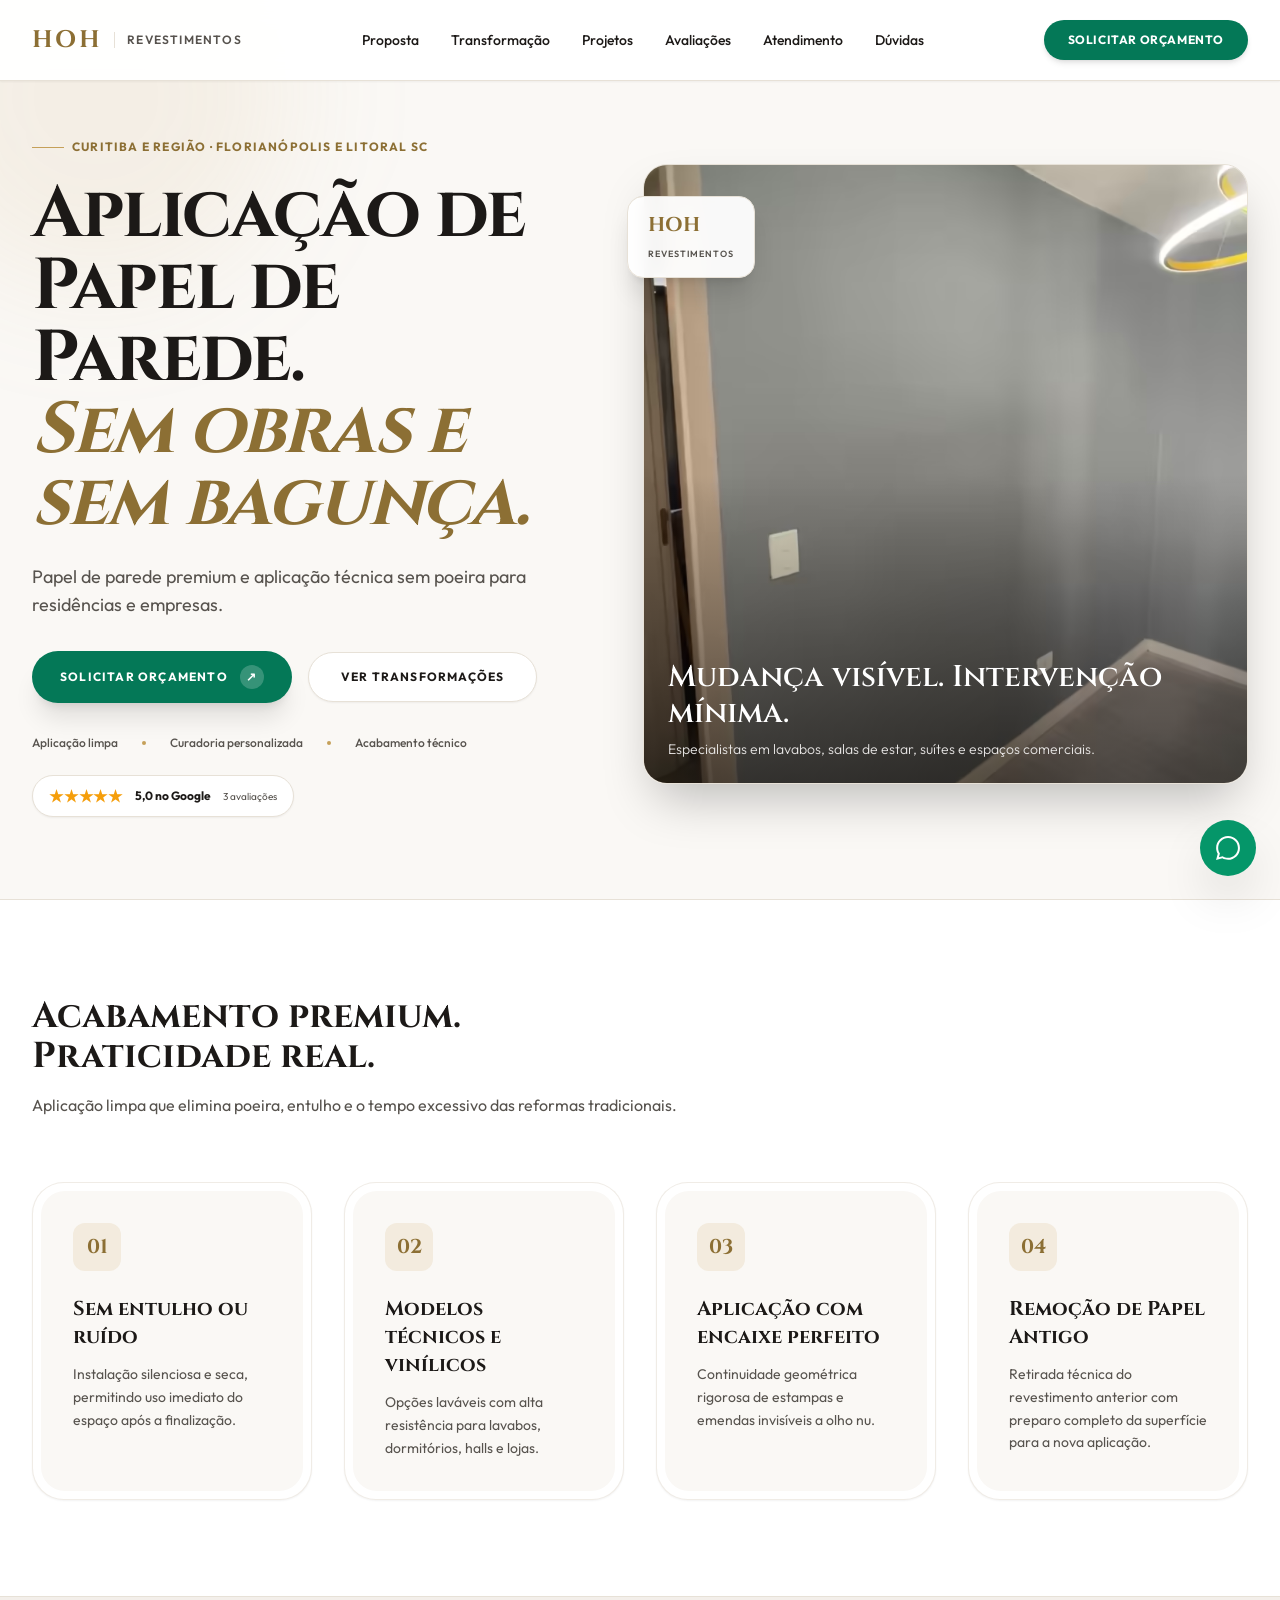
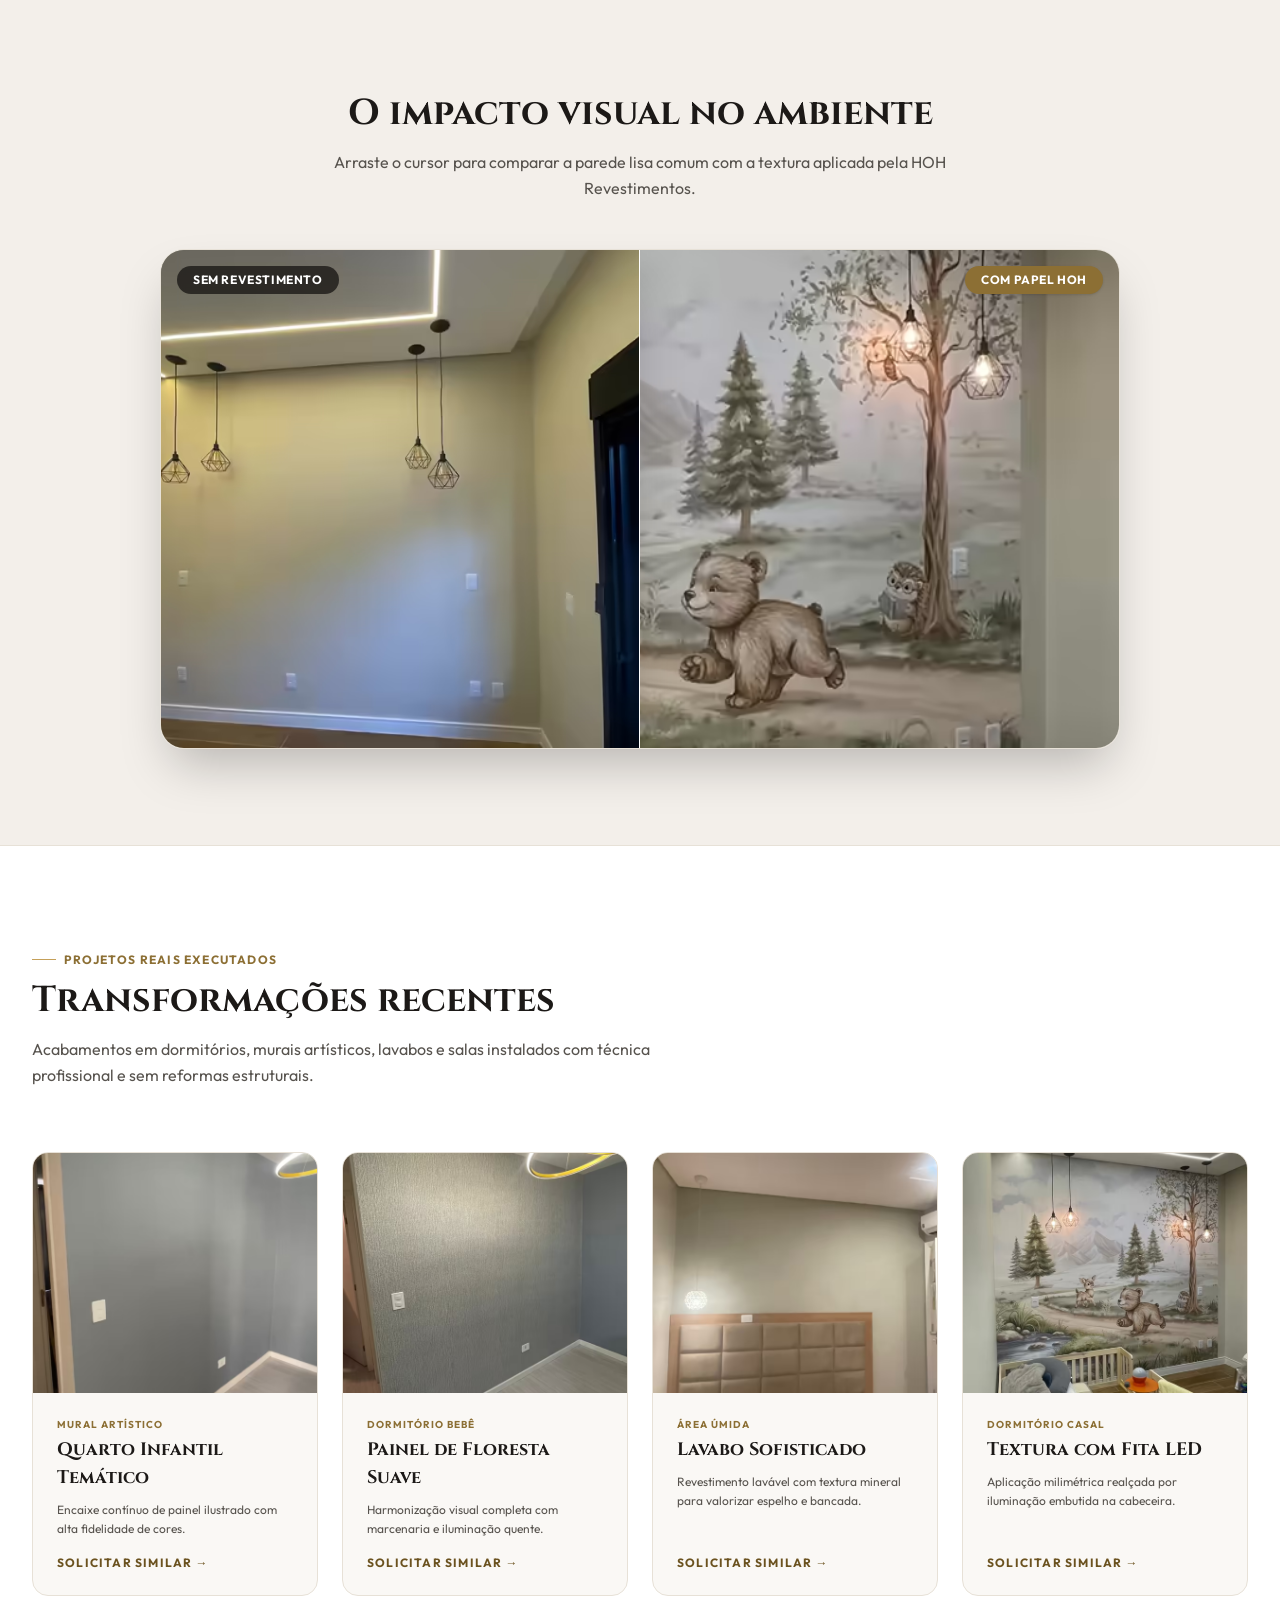
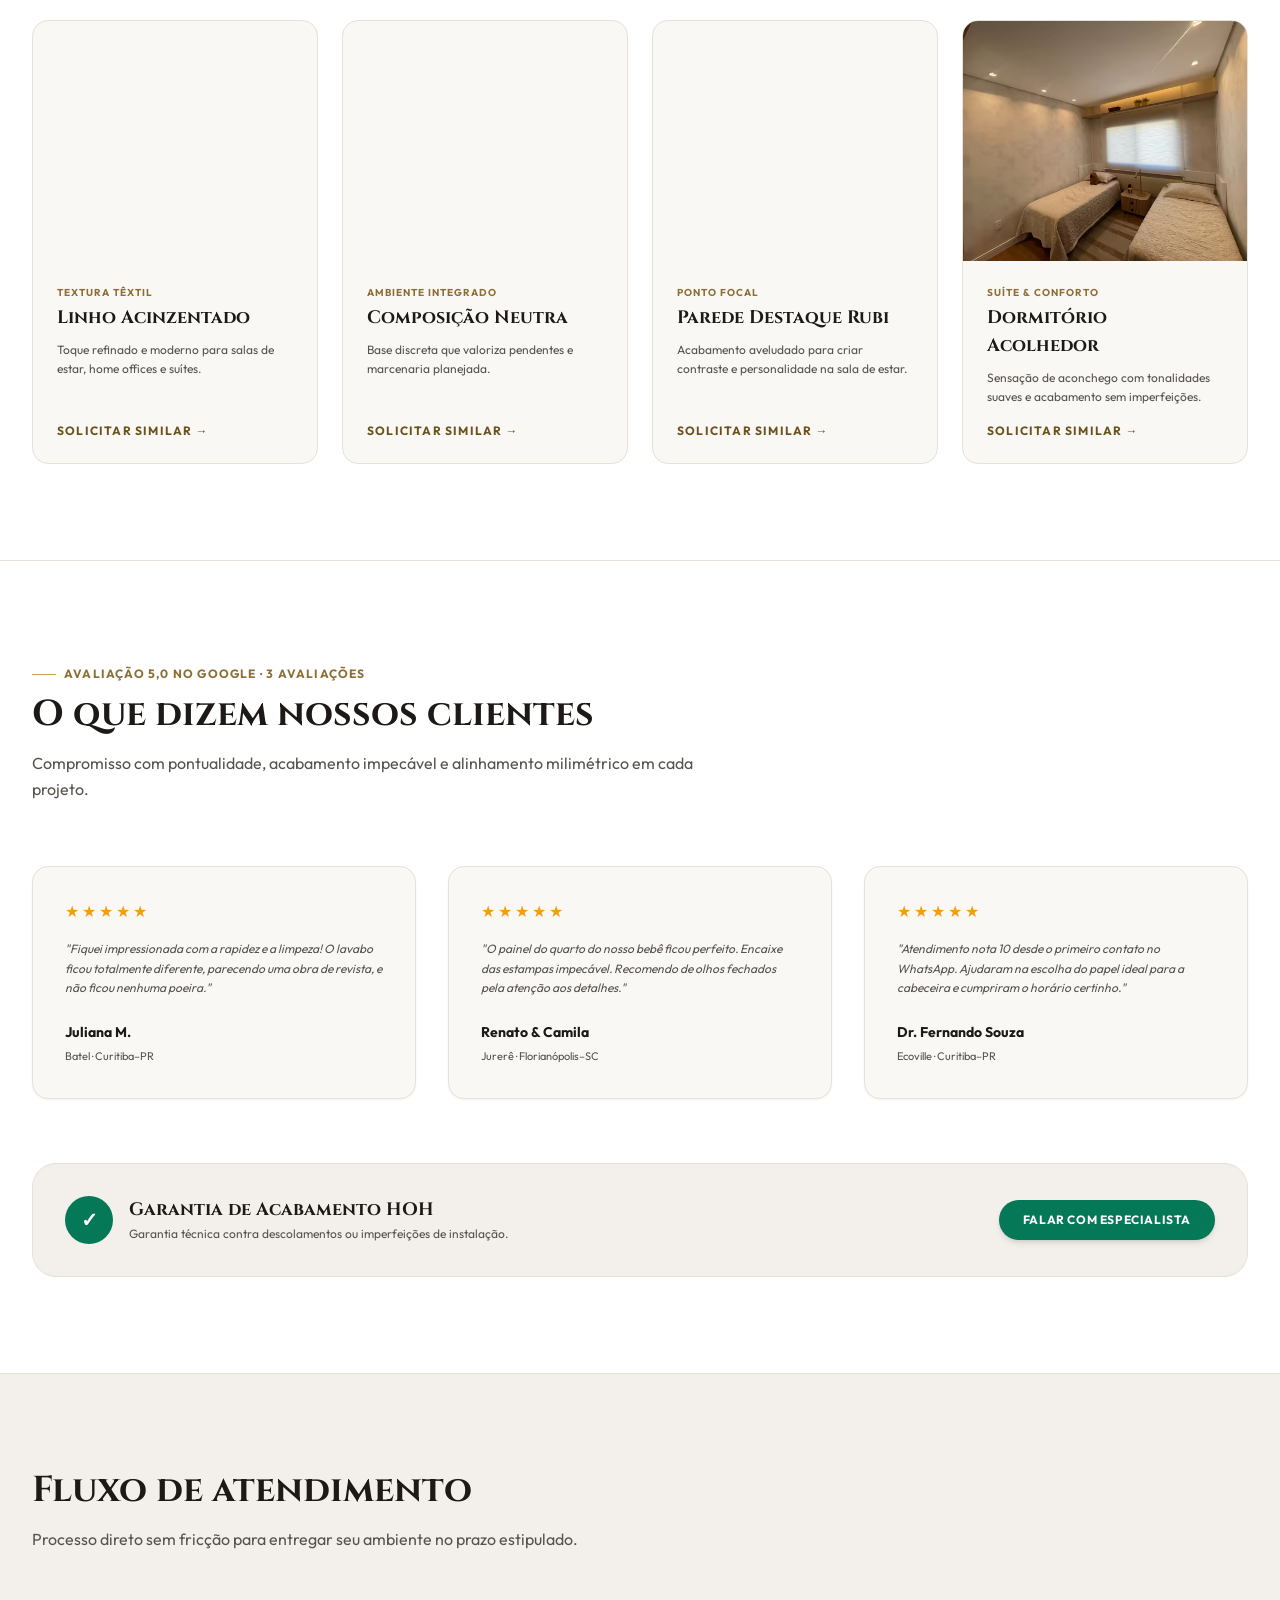
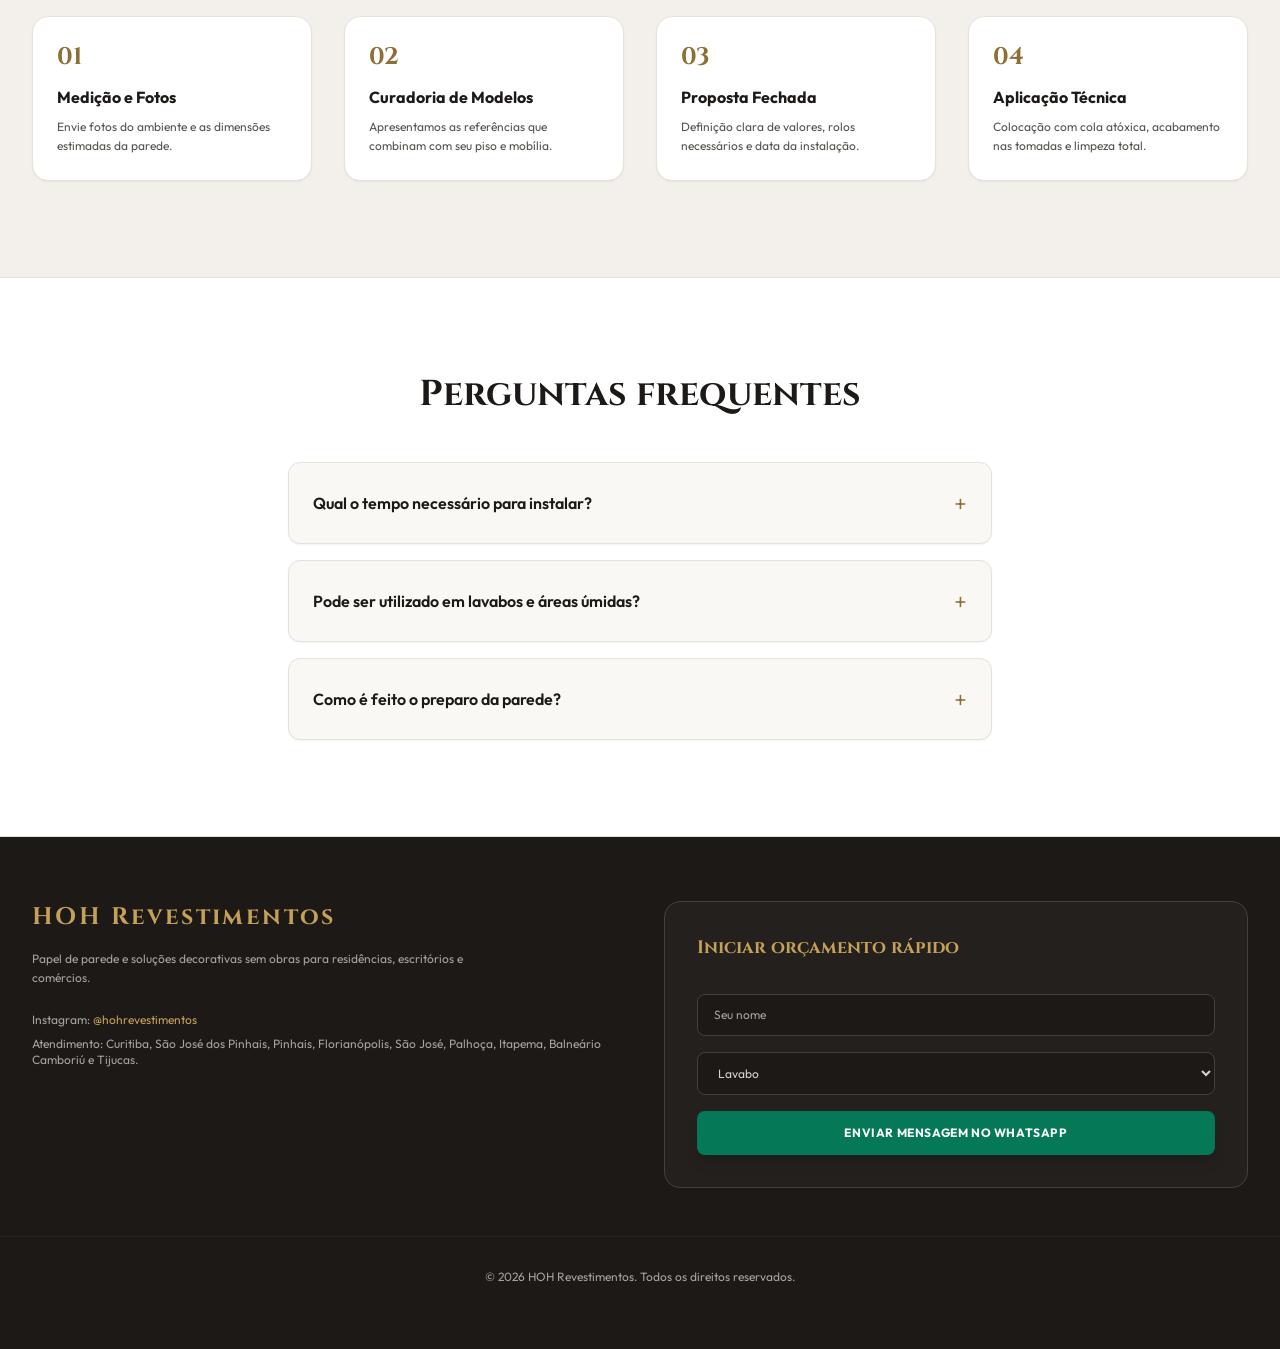
==== index.html @ 9b25db87 "perf: align font preload and source URLs" ====
<!DOCTYPE html>
<html lang="pt-BR" class="scroll-smooth">
<head>
  <script>
    window.dataLayer = window.dataLayer || [];
    function gtag(){dataLayer.push(arguments);}
    gtag('js', new Date());

    !function(f,b,e,v,n,t,s)
    {if(f.fbq)return;n=f.fbq=function(){n.callMethod?
    n.callMethod.apply(n,arguments):n.queue.push(arguments)};
    if(!f._fbq)f._fbq=n;n.push=n;n.loaded=!0;n.version='2.0';
    n.queue=[];}(window, document);
    fbq('init', '28644999595117812');

    function loadTrackingScripts() {
      if (window.trackingScriptsLoaded) return;
      window.trackingScriptsLoaded = true;

      const gtagScript = document.createElement('script');
      gtagScript.src = 'https://www.googletagmanager.com/gtag/js?id=G-N26ZE3RGWF';
      gtagScript.async = true;
      document.head.appendChild(gtagScript);
      gtag('config', 'G-N26ZE3RGWF');

      const fbScript = document.createElement('script');
      fbScript.src = 'https://connect.facebook.net/en_US/fbevents.js';
      fbScript.async = true;
      document.head.appendChild(fbScript);
      fbq('track', 'PageView');
    }

    ['pointerdown', 'keydown', 'scroll'].forEach(event => {
      window.addEventListener(event, loadTrackingScripts, { once: true, passive: true, capture: true });
    });
  </script>
  <link rel="dns-prefetch" href="https://www.googletagmanager.com">
  <link rel="dns-prefetch" href="https://connect.facebook.net">
  <meta charset="UTF-8">
  <meta name="viewport" content="width=device-width, initial-scale=1.0">
  <title>Venda e Aplicação de Papel de Parede | Curitiba, Florianópolis e Litoral SC</title>
  <link rel="icon" href="assets/images/favicon.svg" type="image/svg+xml">
  <meta name="description" content="Venda, aplicação e remoção de papel de parede em Curitiba, Florianópolis, Balneário Camboriú e Itapema. Atendimento 24h sem obras e sem bagunça!">
  <link rel="canonical" href="https://www.hohrevestimentos.com.br/">

  <meta property="og:type" content="website">
  <meta property="og:title" content="Venda e Aplicação de Papel de Parede | Curitiba, Florianópolis e Litoral SC">
  <meta property="og:description" content="Loja e empresa de instalação de papel de parede vinílico em Curitiba, Florianópolis, Balneário Camboriú e Itapema. Avaliação 5.0 no Google.">
  <meta property="og:url" content="https://www.hohrevestimentos.com.br/">
  <meta property="og:image" content="https://www.hohrevestimentos.com.br/assets/images/projects/mural-infantil.avif">

  <link rel="preload" href="assets/fonts/outfit-latin.woff2" as="font" type="font/woff2" crossorigin>
  <link rel="preload" href="assets/fonts/cinzel-latin.woff2" as="font" type="font/woff2" crossorigin>
  <style>
@font-face{font-family:Cinzel;font-style:normal;font-weight:500 700;font-display:swap;src:url(assets/fonts/cinzel-latin.woff2) format("woff2");unicode-range:u+00??,u+0131,u+0152-0153,u+02bb-02bc,u+02c6,u+02da,u+02dc,u+0304,u+0308,u+0329,u+2000-206f,u+20ac,u+2122,u+2191,u+2193,u+2212,u+2215,u+feff,u+fffd}@font-face{font-family:Outfit;font-style:normal;font-weight:300 700;font-display:swap;src:url(assets/fonts/outfit-latin.woff2) format("woff2");unicode-range:u+00??,u+0131,u+0152-0153,u+02bb-02bc,u+02c6,u+02da,u+02dc,u+0304,u+0308,u+0329,u+2000-206f,u+20ac,u+2122,u+2191,u+2193,u+2212,u+2215,u+feff,u+fffd}*,:after,:before{--tw-border-spacing-x:0;--tw-border-spacing-y:0;--tw-translate-x:0;--tw-translate-y:0;--tw-rotate:0;--tw-skew-x:0;--tw-skew-y:0;--tw-scale-x:1;--tw-scale-y:1;--tw-pan-x: ;--tw-pan-y: ;--tw-pinch-zoom: ;--tw-scroll-snap-strictness:proximity;--tw-gradient-from-position: ;--tw-gradient-via-position: ;--tw-gradient-to-position: ;--tw-ordinal: ;--tw-slashed-zero: ;--tw-numeric-figure: ;--tw-numeric-spacing: ;--tw-numeric-fraction: ;--tw-ring-inset: ;--tw-ring-offset-width:0px;--tw-ring-offset-color:#fff;--tw-ring-color:rgba(59,130,246,.5);--tw-ring-offset-shadow:0 0 #0000;--tw-ring-shadow:0 0 #0000;--tw-shadow:0 0 #0000;--tw-shadow-colored:0 0 #0000;--tw-blur: ;--tw-brightness: ;--tw-contrast: ;--tw-grayscale: ;--tw-hue-rotate: ;--tw-invert: ;--tw-saturate: ;--tw-sepia: ;--tw-drop-shadow: ;--tw-backdrop-blur: ;--tw-backdrop-brightness: ;--tw-backdrop-contrast: ;--tw-backdrop-grayscale: ;--tw-backdrop-hue-rotate: ;--tw-backdrop-invert: ;--tw-backdrop-opacity: ;--tw-backdrop-saturate: ;--tw-backdrop-sepia: ;--tw-contain-size: ;--tw-contain-layout: ;--tw-contain-paint: ;--tw-contain-style: }::backdrop{--tw-border-spacing-x:0;--tw-border-spacing-y:0;--tw-translate-x:0;--tw-translate-y:0;--tw-rotate:0;--tw-skew-x:0;--tw-skew-y:0;--tw-scale-x:1;--tw-scale-y:1;--tw-pan-x: ;--tw-pan-y: ;--tw-pinch-zoom: ;--tw-scroll-snap-strictness:proximity;--tw-gradient-from-position: ;--tw-gradient-via-position: ;--tw-gradient-to-position: ;--tw-ordinal: ;--tw-slashed-zero: ;--tw-numeric-figure: ;--tw-numeric-spacing: ;--tw-numeric-fraction: ;--tw-ring-inset: ;--tw-ring-offset-width:0px;--tw-ring-offset-color:#fff;--tw-ring-color:rgba(59,130,246,.5);--tw-ring-offset-shadow:0 0 #0000;--tw-ring-shadow:0 0 #0000;--tw-shadow:0 0 #0000;--tw-shadow-colored:0 0 #0000;--tw-blur: ;--tw-brightness: ;--tw-contrast: ;--tw-grayscale: ;--tw-hue-rotate: ;--tw-invert: ;--tw-saturate: ;--tw-sepia: ;--tw-drop-shadow: ;--tw-backdrop-blur: ;--tw-backdrop-brightness: ;--tw-backdrop-contrast: ;--tw-backdrop-grayscale: ;--tw-backdrop-hue-rotate: ;--tw-backdrop-invert: ;--tw-backdrop-opacity: ;--tw-backdrop-saturate: ;--tw-backdrop-sepia: ;--tw-contain-size: ;--tw-contain-layout: ;--tw-contain-paint: ;--tw-contain-style: }
/*! tailwindcss v3.4.17 | MIT License | https://tailwindcss.com*/*,:after,:before{box-sizing:border-box;border:0 solid #e5e7eb}:after,:before{--tw-content:""}:host,html{line-height:1.5;-webkit-text-size-adjust:100%;-moz-tab-size:4;-o-tab-size:4;tab-size:4;font-family:Outfit,sans-serif;font-feature-settings:normal;font-variation-settings:normal;-webkit-tap-highlight-color:transparent}body{margin:0;line-height:inherit}hr{height:0;color:inherit;border-top-width:1px}abbr:where([title]){-webkit-text-decoration:underline dotted;text-decoration:underline dotted}h1,h2,h3,h4,h5,h6{font-size:inherit;font-weight:inherit}a{color:inherit;text-decoration:inherit}b,strong{font-weight:bolder}code,kbd,pre,samp{font-family:ui-monospace,SFMono-Regular,Menlo,Monaco,Consolas,Liberation Mono,Courier New,monospace;font-feature-settings:normal;font-variation-settings:normal;font-size:1em}small{font-size:80%}sub,sup{font-size:75%;line-height:0;position:relative;vertical-align:baseline}sub{bottom:-.25em}sup{top:-.5em}table{text-indent:0;border-color:inherit;border-collapse:collapse}button,input,optgroup,select,textarea{font-family:inherit;font-feature-settings:inherit;font-variation-settings:inherit;font-size:100%;font-weight:inherit;line-height:inherit;letter-spacing:inherit;color:inherit;margin:0;padding:0}button,select{text-transform:none}button,input:where([type=button]),input:where([type=reset]),input:where([type=submit]){-webkit-appearance:button;background-color:transparent;background-image:none}:-moz-focusring{outline:auto}:-moz-ui-invalid{box-shadow:none}progress{vertical-align:baseline}::-webkit-inner-spin-button,::-webkit-outer-spin-button{height:auto}[type=search]{-webkit-appearance:textfield;outline-offset:-2px}::-webkit-search-decoration{-webkit-appearance:none}::-webkit-file-upload-button{-webkit-appearance:button;font:inherit}summary{display:list-item}blockquote,dd,dl,figure,h1,h2,h3,h4,h5,h6,hr,p,pre{margin:0}fieldset{margin:0}fieldset,legend{padding:0}menu,ol,ul{list-style:none;margin:0;padding:0}dialog{padding:0}textarea{resize:vertical}input::-moz-placeholder,textarea::-moz-placeholder{opacity:1;color:#9ca3af}input::placeholder,textarea::placeholder{opacity:1;color:#9ca3af}[role=button],button{cursor:pointer}:disabled{cursor:default}audio,canvas,embed,iframe,img,object,svg,video{display:block;vertical-align:middle}img,video{max-width:100%;height:auto}[hidden]:where(:not([hidden=until-found])){display:none}.sr-only{position:absolute;width:1px;height:1px;padding:0;margin:-1px;overflow:hidden;clip:rect(0,0,0,0);white-space:nowrap;border-width:0}.fixed{position:fixed}.absolute{position:absolute}.relative{position:relative}.inset-0{inset:0}.inset-x-0{left:0;right:0}.-left-24{left:-6rem}.-left-4{left:-1rem}.-top-24{top:-6rem}.bottom-6{bottom:1.5rem}.left-4{left:1rem}.left-6{left:1.5rem}.right-4{right:1rem}.right-6{right:1.5rem}.top-0{top:0}.top-4{top:1rem}.top-8{top:2rem}.z-10{z-index:10}.z-50{z-index:50}.mx-auto{margin-left:auto;margin-right:auto}.mb-1{margin-bottom:.25rem}.mb-12{margin-bottom:3rem}.mb-16{margin-bottom:4rem}.mb-2{margin-bottom:.5rem}.mb-3{margin-bottom:.75rem}.mb-4{margin-bottom:1rem}.mb-6{margin-bottom:1.5rem}.mb-8{margin-bottom:2rem}.mt-2{margin-top:.5rem}.mt-4{margin-top:1rem}.block{display:block}.flex{display:flex}.inline-flex{display:inline-flex}.table{display:table}.grid{display:grid}.hidden{display:none}.h-1{height:.25rem}.h-12{height:3rem}.h-20{height:5rem}.h-6{height:1.5rem}.h-60{height:15rem}.h-96{height:24rem}.h-\[360px\]{height:360px}.h-\[440px\]{height:440px}.h-full{height:100%}.h-px{height:1px}.min-h-screen{min-height:100vh}.w-1{width:.25rem}.w-1\/2{width:50%}.w-12{width:3rem}.w-6{width:1.5rem}.w-8{width:2rem}.w-96{width:24rem}.w-full{width:100%}.max-w-2xl{max-width:42rem}.max-w-3xl{max-width:48rem}.max-w-5xl{max-width:64rem}.max-w-7xl{max-width:80rem}.max-w-full{max-width:100%}.max-w-md{max-width:28rem}.max-w-none{max-width:none}.max-w-xl{max-width:36rem}.flex-1{flex:1 1 0%}.flex-shrink-0{flex-shrink:0}.-translate-y-0{--tw-translate-y:-0px}.-translate-y-0,.translate-x-0{transform:translate(var(--tw-translate-x),var(--tw-translate-y)) rotate(var(--tw-rotate)) skewX(var(--tw-skew-x)) skewY(var(--tw-skew-y)) scaleX(var(--tw-scale-x)) scaleY(var(--tw-scale-y))}.translate-x-0{--tw-translate-x:0px}.transform{transform:translate(var(--tw-translate-x),var(--tw-translate-y)) rotate(var(--tw-rotate)) skewX(var(--tw-skew-x)) skewY(var(--tw-skew-y)) scaleX(var(--tw-scale-x)) scaleY(var(--tw-scale-y))}.cursor-ew-resize{cursor:ew-resize}.cursor-pointer{cursor:pointer}.select-none{-webkit-user-select:none;-moz-user-select:none;user-select:none}.grid-flow-dense{grid-auto-flow:dense}.flex-col{flex-direction:column}.flex-wrap{flex-wrap:wrap}.items-center{align-items:center}.justify-center{justify-content:center}.justify-between{justify-content:space-between}.gap-1{gap:.25rem}.gap-12{gap:3rem}.gap-2{gap:.5rem}.gap-3{gap:.75rem}.gap-4{gap:1rem}.gap-6{gap:1.5rem}.gap-8{gap:2rem}.gap-x-6{-moz-column-gap:1.5rem;column-gap:1.5rem}.gap-y-3{row-gap:.75rem}.space-y-2>:not([hidden])~:not([hidden]){--tw-space-y-reverse:0;margin-top:calc(.5rem*(1 - var(--tw-space-y-reverse)));margin-bottom:calc(.5rem*var(--tw-space-y-reverse))}.space-y-4>:not([hidden])~:not([hidden]){--tw-space-y-reverse:0;margin-top:calc(1rem*(1 - var(--tw-space-y-reverse)));margin-bottom:calc(1rem*var(--tw-space-y-reverse))}.self-center{align-self:center}.overflow-hidden{overflow:hidden}.overflow-x-hidden{overflow-x:hidden}.scroll-smooth{scroll-behavior:smooth}.rounded-2xl{border-radius:1rem}.rounded-3xl{border-radius:1.5rem}.rounded-\[2rem\]{border-radius:2rem}.rounded-\[calc\(2rem-0\.5rem\)\]{border-radius:1.5rem}.rounded-full{border-radius:9999px}.rounded-lg{border-radius:.5rem}.rounded-xl{border-radius:.75rem}.border{border-width:1px}.border-b{border-bottom-width:1px}.border-l{border-left-width:1px}.border-r{border-right-width:1px}.border-t{border-top-width:1px}.border-brand-border{--tw-border-opacity:1;border-color:rgb(231 225 215/var(--tw-border-opacity,1))}.border-brand-border\/60{border-color:hsla(38,25%,87%,.6)}.border-stone-700{--tw-border-opacity:1;border-color:rgb(68 64 60/var(--tw-border-opacity,1))}.border-stone-800{--tw-border-opacity:1;border-color:rgb(41 37 36/var(--tw-border-opacity,1))}.border-white{--tw-border-opacity:1;border-color:rgb(255 255 255/var(--tw-border-opacity,1))}.bg-brand-bg{--tw-bg-opacity:1;background-color:rgb(250 248 245/var(--tw-bg-opacity,1))}.bg-brand-gold{--tw-bg-opacity:1;background-color:rgb(197 160 89/var(--tw-bg-opacity,1))}.bg-brand-gold\/10{background-color:rgba(197,160,89,.1)}.bg-brand-gold\/15{background-color:rgba(197,160,89,.15)}.bg-brand-goldDark{--tw-bg-opacity:1;background-color:rgb(140 111 52/var(--tw-bg-opacity,1))}.bg-brand-surface{--tw-bg-opacity:1;background-color:rgb(255 255 255/var(--tw-bg-opacity,1))}.bg-brand-surfaceAlt{--tw-bg-opacity:1;background-color:rgb(243 239 234/var(--tw-bg-opacity,1))}.bg-emerald-600{--tw-bg-opacity:1;background-color:rgb(5 150 105/var(--tw-bg-opacity,1))}.bg-emerald-700{--tw-bg-opacity:1;background-color:rgb(4 120 87/var(--tw-bg-opacity,1))}.bg-stone-800{--tw-bg-opacity:1;background-color:rgb(41 37 36/var(--tw-bg-opacity,1))}.bg-stone-800\/60{background-color:rgba(41,37,36,.6)}.bg-stone-900{--tw-bg-opacity:1;background-color:rgb(28 25 23/var(--tw-bg-opacity,1))}.bg-stone-900\/80{background-color:rgba(28,25,23,.8)}.bg-white{--tw-bg-opacity:1;background-color:rgb(255 255 255/var(--tw-bg-opacity,1))}.bg-white\/20{background-color:hsla(0,0%,100%,.2)}.bg-white\/95{background-color:hsla(0,0%,100%,.95)}.bg-gradient-to-t{background-image:linear-gradient(to top,var(--tw-gradient-stops))}.from-stone-950{--tw-gradient-from:#0c0a09 var(--tw-gradient-from-position);--tw-gradient-to:rgba(12,10,9,0) var(--tw-gradient-to-position);--tw-gradient-stops:var(--tw-gradient-from),var(--tw-gradient-to)}.from-stone-950\/60{--tw-gradient-from:rgba(12,10,9,.6) var(--tw-gradient-from-position);--tw-gradient-to:rgba(12,10,9,0) var(--tw-gradient-to-position);--tw-gradient-stops:var(--tw-gradient-from),var(--tw-gradient-to)}.via-transparent{--tw-gradient-to:transparent var(--tw-gradient-to-position);--tw-gradient-stops:var(--tw-gradient-from),transparent var(--tw-gradient-via-position),var(--tw-gradient-to)}.to-transparent{--tw-gradient-to:transparent var(--tw-gradient-to-position)}.object-cover{-o-object-fit:cover;object-fit:cover}.p-2{padding:.5rem}.p-4{padding:1rem}.p-6{padding:1.5rem}.p-8{padding:2rem}.px-4{padding-left:1rem;padding-right:1rem}.px-5{padding-left:1.25rem;padding-right:1.25rem}.px-6{padding-left:1.5rem;padding-right:1.5rem}.px-7{padding-left:1.75rem;padding-right:1.75rem}.px-8{padding-left:2rem;padding-right:2rem}.py-1{padding-top:.25rem;padding-bottom:.25rem}.py-1\.5{padding-top:.375rem;padding-bottom:.375rem}.py-16{padding-top:4rem;padding-bottom:4rem}.py-2{padding-top:.5rem;padding-bottom:.5rem}.py-24{padding-top:6rem;padding-bottom:6rem}.py-3{padding-top:.75rem;padding-bottom:.75rem}.py-3\.5{padding-top:.875rem;padding-bottom:.875rem}.py-4{padding-top:1rem;padding-bottom:1rem}.py-6{padding-top:1.5rem;padding-bottom:1.5rem}.pb-12{padding-bottom:3rem}.pb-16{padding-bottom:4rem}.pl-3{padding-left:.75rem}.pt-28{padding-top:7rem}.pt-8{padding-top:2rem}.text-center{text-align:center}.font-display{font-family:Cinzel,serif}.font-sans{font-family:Outfit,sans-serif}.text-2xl{font-size:1.5rem;line-height:2rem}.text-3xl{font-size:1.875rem;line-height:2.25rem}.text-4xl{font-size:2.25rem;line-height:2.5rem}.text-\[10px\]{font-size:10px}.text-\[11px\]{font-size:11px}.text-\[9px\]{font-size:9px}.text-base{font-size:1rem;line-height:1.5rem}.text-lg{font-size:1.125rem;line-height:1.75rem}.text-sm{font-size:.875rem;line-height:1.25rem}.text-xl{font-size:1.25rem;line-height:1.75rem}.text-xs{font-size:.75rem;line-height:1rem}.font-bold{font-weight:700}.font-light{font-weight:300}.font-medium{font-weight:500}.font-normal{font-weight:400}.font-semibold{font-weight:600}.uppercase{text-transform:uppercase}.italic{font-style:italic}.leading-\[1\.05\]{line-height:1.05}.leading-relaxed{line-height:1.625}.tracking-tight{letter-spacing:-.025em}.tracking-wider{letter-spacing:.05em}.tracking-widest{letter-spacing:.1em}.text-\[\#6B521F\]{--tw-text-opacity:1;color:rgb(107 82 31/var(--tw-text-opacity,1))}.text-amber-500{--tw-text-opacity:1;color:rgb(245 158 11/var(--tw-text-opacity,1))}.text-brand-gold{--tw-text-opacity:1;color:rgb(197 160 89/var(--tw-text-opacity,1))}.text-brand-goldDark{--tw-text-opacity:1;color:rgb(140 111 52/var(--tw-text-opacity,1))}.text-brand-muted{--tw-text-opacity:1;color:rgb(87 83 78/var(--tw-text-opacity,1))}.text-brand-text{--tw-text-opacity:1;color:rgb(28 25 23/var(--tw-text-opacity,1))}.text-stone-200{--tw-text-opacity:1;color:rgb(231 229 228/var(--tw-text-opacity,1))}.text-stone-300{--tw-text-opacity:1;color:rgb(214 211 209/var(--tw-text-opacity,1))}.text-stone-400{--tw-text-opacity:1;color:rgb(168 162 158/var(--tw-text-opacity,1))}.text-stone-500{--tw-text-opacity:1;color:rgb(120 113 108/var(--tw-text-opacity,1))}.text-white{--tw-text-opacity:1;color:rgb(255 255 255/var(--tw-text-opacity,1))}.antialiased{-webkit-font-smoothing:antialiased;-moz-osx-font-smoothing:grayscale}.placeholder-stone-400::-moz-placeholder{--tw-placeholder-opacity:1;color:rgb(168 162 158/var(--tw-placeholder-opacity,1))}.placeholder-stone-400::placeholder{--tw-placeholder-opacity:1;color:rgb(168 162 158/var(--tw-placeholder-opacity,1))}.opacity-0{opacity:0}.shadow{--tw-shadow:0 1px 3px 0 rgba(0,0,0,.1),0 1px 2px -1px rgba(0,0,0,.1);--tw-shadow-colored:0 1px 3px 0 var(--tw-shadow-color),0 1px 2px -1px var(--tw-shadow-color)}.shadow,.shadow-2xl{box-shadow:var(--tw-ring-offset-shadow,0 0 #0000),var(--tw-ring-shadow,0 0 #0000),var(--tw-shadow)}.shadow-2xl{--tw-shadow:0 25px 50px -12px rgba(0,0,0,.25);--tw-shadow-colored:0 25px 50px -12px var(--tw-shadow-color)}.shadow-lg{--tw-shadow:0 10px 15px -3px rgba(0,0,0,.1),0 4px 6px -4px rgba(0,0,0,.1);--tw-shadow-colored:0 10px 15px -3px var(--tw-shadow-color),0 4px 6px -4px var(--tw-shadow-color)}.shadow-lg,.shadow-md{box-shadow:var(--tw-ring-offset-shadow,0 0 #0000),var(--tw-ring-shadow,0 0 #0000),var(--tw-shadow)}.shadow-md{--tw-shadow:0 4px 6px -1px rgba(0,0,0,.1),0 2px 4px -2px rgba(0,0,0,.1);--tw-shadow-colored:0 4px 6px -1px var(--tw-shadow-color),0 2px 4px -2px var(--tw-shadow-color)}.shadow-sm{--tw-shadow:0 1px 2px 0 rgba(0,0,0,.05);--tw-shadow-colored:0 1px 2px 0 var(--tw-shadow-color)}.shadow-sm,.shadow-xl{box-shadow:var(--tw-ring-offset-shadow,0 0 #0000),var(--tw-ring-shadow,0 0 #0000),var(--tw-shadow)}.shadow-xl{--tw-shadow:0 20px 25px -5px rgba(0,0,0,.1),0 8px 10px -6px rgba(0,0,0,.1);--tw-shadow-colored:0 20px 25px -5px var(--tw-shadow-color),0 8px 10px -6px var(--tw-shadow-color)}.blur-3xl{--tw-blur:blur(64px);filter:var(--tw-blur) var(--tw-brightness) var(--tw-contrast) var(--tw-grayscale) var(--tw-hue-rotate) var(--tw-invert) var(--tw-saturate) var(--tw-sepia) var(--tw-drop-shadow)}.backdrop-blur{--tw-backdrop-blur:blur(8px)}.backdrop-blur,.backdrop-blur-md{-webkit-backdrop-filter:var(--tw-backdrop-blur) var(--tw-backdrop-brightness) var(--tw-backdrop-contrast) var(--tw-backdrop-grayscale) var(--tw-backdrop-hue-rotate) var(--tw-backdrop-invert) var(--tw-backdrop-opacity) var(--tw-backdrop-saturate) var(--tw-backdrop-sepia);backdrop-filter:var(--tw-backdrop-blur) var(--tw-backdrop-brightness) var(--tw-backdrop-contrast) var(--tw-backdrop-grayscale) var(--tw-backdrop-hue-rotate) var(--tw-backdrop-invert) var(--tw-backdrop-opacity) var(--tw-backdrop-saturate) var(--tw-backdrop-sepia)}.backdrop-blur-md{--tw-backdrop-blur:blur(12px)}.backdrop-blur-sm{--tw-backdrop-blur:blur(4px);-webkit-backdrop-filter:var(--tw-backdrop-blur) var(--tw-backdrop-brightness) var(--tw-backdrop-contrast) var(--tw-backdrop-grayscale) var(--tw-backdrop-hue-rotate) var(--tw-backdrop-invert) var(--tw-backdrop-opacity) var(--tw-backdrop-saturate) var(--tw-backdrop-sepia);backdrop-filter:var(--tw-backdrop-blur) var(--tw-backdrop-brightness) var(--tw-backdrop-contrast) var(--tw-backdrop-grayscale) var(--tw-backdrop-hue-rotate) var(--tw-backdrop-invert) var(--tw-backdrop-opacity) var(--tw-backdrop-saturate) var(--tw-backdrop-sepia)}.transition{transition-property:color,background-color,border-color,text-decoration-color,fill,stroke,opacity,box-shadow,transform,filter,-webkit-backdrop-filter;transition-property:color,background-color,border-color,text-decoration-color,fill,stroke,opacity,box-shadow,transform,filter,backdrop-filter;transition-property:color,background-color,border-color,text-decoration-color,fill,stroke,opacity,box-shadow,transform,filter,backdrop-filter,-webkit-backdrop-filter;transition-timing-function:cubic-bezier(.4,0,.2,1);transition-duration:.15s}.transition-all{transition-property:all;transition-timing-function:cubic-bezier(.4,0,.2,1);transition-duration:.15s}.transition-colors{transition-property:color,background-color,border-color,text-decoration-color,fill,stroke;transition-timing-function:cubic-bezier(.4,0,.2,1);transition-duration:.15s}.transition-transform{transition-property:transform;transition-timing-function:cubic-bezier(.4,0,.2,1);transition-duration:.15s}.duration-300{transition-duration:.3s}.duration-500{transition-duration:.5s}.selection\:bg-brand-gold ::-moz-selection{--tw-bg-opacity:1;background-color:rgb(197 160 89/var(--tw-bg-opacity,1))}.selection\:bg-brand-gold ::selection{--tw-bg-opacity:1;background-color:rgb(197 160 89/var(--tw-bg-opacity,1))}.selection\:text-white ::-moz-selection{--tw-text-opacity:1;color:rgb(255 255 255/var(--tw-text-opacity,1))}.selection\:text-white ::selection{--tw-text-opacity:1;color:rgb(255 255 255/var(--tw-text-opacity,1))}.selection\:bg-brand-gold::-moz-selection{--tw-bg-opacity:1;background-color:rgb(197 160 89/var(--tw-bg-opacity,1))}.selection\:bg-brand-gold::selection{--tw-bg-opacity:1;background-color:rgb(197 160 89/var(--tw-bg-opacity,1))}.selection\:text-white::-moz-selection{--tw-text-opacity:1;color:rgb(255 255 255/var(--tw-text-opacity,1))}.selection\:text-white::selection{--tw-text-opacity:1;color:rgb(255 255 255/var(--tw-text-opacity,1))}.hover\:-translate-y-0\.5:hover{--tw-translate-y:-0.125rem}.hover\:-translate-y-0\.5:hover,.hover\:-translate-y-1:hover{transform:translate(var(--tw-translate-x),var(--tw-translate-y)) rotate(var(--tw-rotate)) skewX(var(--tw-skew-x)) skewY(var(--tw-skew-y)) scaleX(var(--tw-scale-x)) scaleY(var(--tw-scale-y))}.hover\:-translate-y-1:hover{--tw-translate-y:-0.25rem}.hover\:scale-105:hover{--tw-scale-x:1.05;--tw-scale-y:1.05;transform:translate(var(--tw-translate-x),var(--tw-translate-y)) rotate(var(--tw-rotate)) skewX(var(--tw-skew-x)) skewY(var(--tw-skew-y)) scaleX(var(--tw-scale-x)) scaleY(var(--tw-scale-y))}.hover\:border-brand-gold:hover{--tw-border-opacity:1;border-color:rgb(197 160 89/var(--tw-border-opacity,1))}.hover\:bg-brand-surfaceAlt:hover{--tw-bg-opacity:1;background-color:rgb(243 239 234/var(--tw-bg-opacity,1))}.hover\:bg-emerald-500:hover{--tw-bg-opacity:1;background-color:rgb(16 185 129/var(--tw-bg-opacity,1))}.hover\:bg-emerald-800:hover{--tw-bg-opacity:1;background-color:rgb(6 95 70/var(--tw-bg-opacity,1))}.hover\:text-brand-goldDark:hover{--tw-text-opacity:1;color:rgb(140 111 52/var(--tw-text-opacity,1))}.hover\:text-emerald-800:hover{--tw-text-opacity:1;color:rgb(6 95 70/var(--tw-text-opacity,1))}.hover\:underline:hover{text-decoration-line:underline}.hover\:shadow:hover{--tw-shadow:0 1px 3px 0 rgba(0,0,0,.1),0 1px 2px -1px rgba(0,0,0,.1);--tw-shadow-colored:0 1px 3px 0 var(--tw-shadow-color),0 1px 2px -1px var(--tw-shadow-color)}.hover\:shadow-2xl:hover,.hover\:shadow:hover{box-shadow:var(--tw-ring-offset-shadow,0 0 #0000),var(--tw-ring-shadow,0 0 #0000),var(--tw-shadow)}.hover\:shadow-2xl:hover{--tw-shadow:0 25px 50px -12px rgba(0,0,0,.25);--tw-shadow-colored:0 25px 50px -12px var(--tw-shadow-color)}.hover\:shadow-lg:hover{--tw-shadow:0 10px 15px -3px rgba(0,0,0,.1),0 4px 6px -4px rgba(0,0,0,.1);--tw-shadow-colored:0 10px 15px -3px var(--tw-shadow-color),0 4px 6px -4px var(--tw-shadow-color)}.hover\:shadow-lg:hover,.hover\:shadow-md:hover{box-shadow:var(--tw-ring-offset-shadow,0 0 #0000),var(--tw-ring-shadow,0 0 #0000),var(--tw-shadow)}.hover\:shadow-md:hover{--tw-shadow:0 4px 6px -1px rgba(0,0,0,.1),0 2px 4px -2px rgba(0,0,0,.1);--tw-shadow-colored:0 4px 6px -1px var(--tw-shadow-color),0 2px 4px -2px var(--tw-shadow-color)}.hover\:shadow-xl:hover{--tw-shadow:0 20px 25px -5px rgba(0,0,0,.1),0 8px 10px -6px rgba(0,0,0,.1);--tw-shadow-colored:0 20px 25px -5px var(--tw-shadow-color),0 8px 10px -6px var(--tw-shadow-color);box-shadow:var(--tw-ring-offset-shadow,0 0 #0000),var(--tw-ring-shadow,0 0 #0000),var(--tw-shadow)}.focus\:border-brand-gold:focus{--tw-border-opacity:1;border-color:rgb(197 160 89/var(--tw-border-opacity,1))}.focus\:outline-none:focus{outline:2px solid transparent;outline-offset:2px}.focus\:ring-2:focus{--tw-ring-offset-shadow:var(--tw-ring-inset) 0 0 0 var(--tw-ring-offset-width) var(--tw-ring-offset-color);--tw-ring-shadow:var(--tw-ring-inset) 0 0 0 calc(2px + var(--tw-ring-offset-width)) var(--tw-ring-color);box-shadow:var(--tw-ring-offset-shadow),var(--tw-ring-shadow),var(--tw-shadow,0 0 #0000)}.focus\:ring-emerald-400:focus{--tw-ring-opacity:1;--tw-ring-color:rgb(52 211 153/var(--tw-ring-opacity,1))}.focus\:ring-emerald-500:focus{--tw-ring-opacity:1;--tw-ring-color:rgb(16 185 129/var(--tw-ring-opacity,1))}.focus\:ring-offset-2:focus{--tw-ring-offset-width:2px}.group[open] .group-open\:rotate-45{--tw-rotate:45deg}.group:hover .group-hover\:-translate-y-0\.5,.group[open] .group-open\:rotate-45{transform:translate(var(--tw-translate-x),var(--tw-translate-y)) rotate(var(--tw-rotate)) skewX(var(--tw-skew-x)) skewY(var(--tw-skew-y)) scaleX(var(--tw-scale-x)) scaleY(var(--tw-scale-y))}.group:hover .group-hover\:-translate-y-0\.5{--tw-translate-y:-0.125rem}.group:hover .group-hover\:translate-x-0\.5{--tw-translate-x:0.125rem;transform:translate(var(--tw-translate-x),var(--tw-translate-y)) rotate(var(--tw-rotate)) skewX(var(--tw-skew-x)) skewY(var(--tw-skew-y)) scaleX(var(--tw-scale-x)) scaleY(var(--tw-scale-y))}@media (min-width:640px){.sm\:block{display:block}.sm\:inline{display:inline}.sm\:h-\[500px\]{height:500px}.sm\:h-\[560px\]{height:560px}.sm\:w-auto{width:auto}.sm\:grid-cols-2{grid-template-columns:repeat(2,minmax(0,1fr))}.sm\:flex-row{flex-direction:row}.sm\:px-6{padding-left:1.5rem;padding-right:1.5rem}.sm\:text-left{text-align:left}.sm\:text-3xl{font-size:1.875rem;line-height:2.25rem}.sm\:text-4xl{font-size:2.25rem;line-height:2.5rem}.sm\:text-6xl{font-size:3.75rem;line-height:1}.sm\:text-lg{font-size:1.125rem;line-height:1.75rem}}@media (min-width:768px){.md\:block{display:block}.md\:flex{display:flex}.md\:hidden{display:none}.md\:w-auto{width:auto}.md\:grid-cols-2{grid-template-columns:repeat(2,minmax(0,1fr))}.md\:grid-cols-3{grid-template-columns:repeat(3,minmax(0,1fr))}.md\:flex-row{flex-direction:row}}@media (min-width:1024px){.lg\:mx-0{margin-left:0;margin-right:0}.lg\:h-\[620px\]{height:620px}.lg\:min-h-\[620px\]{min-height:620px}.lg\:grid-cols-4{grid-template-columns:repeat(4,minmax(0,1fr))}.lg\:grid-cols-\[0\.95fr_1\.05fr\]{grid-template-columns:.95fr 1.05fr}.lg\:justify-start{justify-content:flex-start}.lg\:gap-16{gap:4rem}.lg\:px-8{padding-left:2rem;padding-right:2rem}.lg\:text-left{text-align:left}.lg\:text-7xl{font-size:4.5rem;line-height:1}}.\[\&_summary\:\:-webkit-details-marker\]\:hidden summary::-webkit-details-marker{display:none}
</style>

  <link rel="preload" as="image" href="assets/images/hero-768.avif" fetchpriority="high">



  <script type="application/ld+json">
  [
    {
      "@context": "https://schema.org",
      "@type": "HomeAndConstructionBusiness",
      "name": "HoH papéis de parede e revestimentos",
      "image": "https://www.hohrevestimentos.com.br/assets/images/projects/mural-infantil.avif",
      "url": "https://www.hohrevestimentos.com.br/",
      "telephone": "+55 41 99214-5814",
      "priceRange": "$$",
      "aggregateRating": {
        "@type": "AggregateRating",
        "ratingValue": "5.0",
        "reviewCount": "3"
      },
      "areaServed": [
        {
          "@type": "City",
          "name": "Curitiba",
          "containedInPlace": { "@type": "State", "name": "Paraná" }
        },
        {
          "@type": "City",
          "name": "São José dos Pinhais",
          "containedInPlace": { "@type": "State", "name": "Paraná" }
        },
        {
          "@type": "City",
          "name": "Pinhais",
          "containedInPlace": { "@type": "State", "name": "Paraná" }
        },
        {
          "@type": "City",
          "name": "Florianópolis",
          "containedInPlace": { "@type": "State", "name": "Santa Catarina" }
        },
        {
          "@type": "City",
          "name": "São José",
          "containedInPlace": { "@type": "State", "name": "Santa Catarina" }
        },
        {
          "@type": "City",
          "name": "Palhoça",
          "containedInPlace": { "@type": "State", "name": "Santa Catarina" }
        },
        {
          "@type": "City",
          "name": "Itapema",
          "containedInPlace": { "@type": "State", "name": "Santa Catarina" }
        },
        {
          "@type": "City",
          "name": "Balneário Camboriú",
          "containedInPlace": { "@type": "State", "name": "Santa Catarina" }
        },
        {
          "@type": "City",
          "name": "Tijucas",
          "containedInPlace": { "@type": "State", "name": "Santa Catarina" }
        }
      ],
      "description": "Loja e empresa especialista em venda, aplicação e remoção de papéis de parede em Curitiba, Florianópolis e Litoral SC.",
      "hasOfferCatalog": {
        "@type": "OfferCatalog",
        "name": "Serviços de Revestimento",
        "itemListElement": [
          {
            "@type": "Offer",
            "itemOffered": {
              "@type": "Service",
              "name": "Instalação e Aplicação de Papel de Parede"
            }
          },
          {
            "@type": "Offer",
            "itemOffered": {
              "@type": "Service",
              "name": "Venda de Papel de Parede Vinílico e Decorativo"
            }
          },
          {
            "@type": "Offer",
            "itemOffered": {
              "@type": "Service",
              "name": "Remoção de Papel de Parede Antigo"
            }
          },
          {
            "@type": "Offer",
            "itemOffered": {
              "@type": "Service",
              "name": "Aplicação de Painel e Mural Infantil"
            }
          }
        ]
      }
    },
    {
      "@context": "https://schema.org",
      "@type": "FAQPage",
      "mainEntity": [
        {
          "@type": "Question",
          "name": "Qual o tempo necessário para instalar papel de parede?",
          "acceptedAnswer": {
            "@type": "Answer",
            "text": "A maioria das paredes residenciais e lavabos é concluída em poucas horas no mesmo dia, sem necessidade de interditar o cômodo."
          }
        },
        {
          "@type": "Question",
          "name": "Pode ser utilizado em lavabos e áreas úmidas?",
          "acceptedAnswer": {
            "@type": "Answer",
            "text": "Sim, através de linhas vinílicas laváveis. Apenas não é recomendada a aplicação no interior direto de boxes com ducha contínua."
          }
        },
        {
          "@type": "Question",
          "name": "Como é feito o preparo da parede?",
          "acceptedAnswer": {
            "@type": "Answer",
            "text": "A superfície precisa estar lisa, limpa e com tinta base curada, sem infiltrações ativas ou descascamentos prévios."
          }
        }
      ]
    }
  ]
  </script>
</head>
<body class="bg-brand-bg text-brand-text font-sans antialiased selection:bg-brand-gold selection:text-white">
  <noscript><img height="1" width="1" style="display:none" src="https://www.facebook.com/tr?id=28644999595117812&ev=PageView&noscript=1" alt="" /></noscript>

  <header class="fixed top-0 inset-x-0 z-50 bg-white/95 backdrop-blur-md border-b border-brand-border shadow-sm">
    <div class="max-w-7xl mx-auto px-4 sm:px-6 lg:px-8 h-20 flex items-center justify-between">
      <a href="#" class="flex items-center gap-3">
        <span class="font-display text-2xl font-bold tracking-widest text-brand-goldDark">HOH</span>
        <span class="text-xs uppercase tracking-widest text-brand-muted border-l border-brand-border pl-3 font-semibold">Revestimentos</span>
      </a>

      <nav class="hidden md:flex items-center gap-8 text-sm font-medium text-brand-text">
        <a href="#proposta" class="hover:text-brand-goldDark transition-colors">Proposta</a>
        <a href="#transformacao" class="hover:text-brand-goldDark transition-colors">Transformação</a>
        <a href="#projetos" class="hover:text-brand-goldDark transition-colors">Projetos</a>
        <a href="#depoimentos" class="hover:text-brand-goldDark transition-colors">Avaliações</a>
        <a href="#etapas" class="hover:text-brand-goldDark transition-colors">Atendimento</a>
        <a href="#faq" class="hover:text-brand-goldDark transition-colors">Dúvidas</a>
      </nav>

      <div class="hidden md:block">
        <a href="https://wa.me/5541992145814?text=Olá!%20Gostaria%20de%20um%20orçamento%20para%20papel%20de%20parede." target="_blank" rel="noopener noreferrer" class="inline-flex items-center justify-center bg-emerald-700 hover:bg-emerald-800 text-white font-bold px-6 py-3 rounded-full text-xs uppercase tracking-wider shadow-md hover:shadow-lg transition-all transform hover:-translate-y-0.5 focus:outline-none focus:ring-2 focus:ring-emerald-500 focus:ring-offset-2">
          Solicitar Orçamento
        </a>
      </div>

      <button id="mobileMenuBtn" aria-label="Abrir menu de navegação" aria-expanded="false" class="md:hidden text-brand-text p-2 rounded-lg border border-brand-border bg-brand-surface">
        <svg class="w-6 h-6" fill="none" stroke="currentColor" viewBox="0 0 24 24">
          <path id="menuIcon" stroke-linecap="round" stroke-linejoin="round" stroke-width="2" d="M4 6h16M4 12h16M4 18h16"/>
        </svg>
      </button>
    </div>

    <div id="mobileMenu" class="hidden md:hidden border-t border-brand-border bg-brand-surface px-6 py-6 space-y-4 shadow-xl">
      <a href="#proposta" class="block text-sm font-medium text-brand-text mobile-link">Proposta</a>
      <a href="#transformacao" class="block text-sm font-medium text-brand-text mobile-link">Transformação</a>
      <a href="#projetos" class="block text-sm font-medium text-brand-text mobile-link">Projetos</a>
      <a href="#depoimentos" class="block text-sm font-medium text-brand-text mobile-link">Avaliações</a>
      <a href="#etapas" class="block text-sm font-medium text-brand-text mobile-link">Atendimento</a>
      <a href="#faq" class="block text-sm font-medium text-brand-text mobile-link">Dúvidas</a>
      <a href="https://wa.me/5541992145814?text=Olá!%20Gostaria%20de%20um%20orçamento%20para%20papel%20de%20parede." target="_blank" rel="noopener noreferrer" class="block text-center bg-emerald-700 hover:bg-emerald-800 text-white font-bold px-5 py-3 rounded-full text-xs uppercase tracking-wider shadow-md">
        Solicitar Orçamento
      </a>
    </div>
  </header>

  <main class="overflow-x-hidden w-full max-w-full">
    <section class="relative min-h-screen flex items-center pt-28 pb-16 overflow-hidden bg-brand-bg border-b border-brand-border">
      <div class="absolute -top-24 -left-24 w-96 h-96 bg-brand-gold/10 rounded-full blur-3xl"></div>
      <div class="relative z-10 max-w-7xl mx-auto px-4 sm:px-6 lg:px-8 w-full">
        <div class="grid lg:grid-cols-[0.95fr_1.05fr] gap-12 lg:gap-16 items-center">
          <div class="text-center lg:text-left">
            <div class="inline-flex items-center gap-2 text-brand-goldDark text-xs font-bold uppercase tracking-widest mb-6">
              <span class="w-8 h-px bg-brand-gold"></span>
              Curitiba e Região · Florianópolis e Litoral SC
            </div>
            <h1 class="font-display text-4xl sm:text-6xl lg:text-7xl font-bold tracking-tight text-brand-text leading-[1.05] mb-6">
              Aplicação de Papel de Parede. <br class="hidden sm:inline"><span class="text-brand-goldDark italic">Sem obras e sem bagunça.</span>
            </h1>
            <p class="text-base sm:text-lg text-brand-muted font-normal max-w-xl mx-auto lg:mx-0 mb-8 leading-relaxed">
              Papel de parede premium e aplicação técnica sem poeira para residências e empresas.
            </p>

            <div class="flex flex-col sm:flex-row items-center lg:justify-start justify-center gap-4 mb-8">
              <a href="https://wa.me/5541992145814?text=Olá!%20Vim%20pelo%20site%20e%20gostaria%20de%20um%20orçamento." target="_blank" rel="noopener noreferrer" class="group w-full sm:w-auto bg-emerald-700 hover:bg-emerald-800 text-white font-bold px-7 py-3.5 rounded-full text-xs uppercase tracking-widest shadow-xl hover:shadow-2xl transition-all duration-300 transform hover:-translate-y-0.5 focus:outline-none focus:ring-2 focus:ring-emerald-500 focus:ring-offset-2 cursor-pointer inline-flex items-center justify-center gap-3">
                <span>Solicitar orçamento</span>
                <span class="w-6 h-6 rounded-full bg-white/20 flex items-center justify-center text-white transition-transform duration-300 group-hover:translate-x-0.5 group-hover:-translate-y-0.5">↗</span>
              </a>
              <a href="#transformacao" class="w-full sm:w-auto bg-white hover:bg-brand-surfaceAlt text-brand-text border border-brand-border font-bold px-8 py-4 rounded-full text-xs uppercase tracking-widest shadow-sm hover:shadow transition-all transform hover:-translate-y-0.5 cursor-pointer">
                Ver transformações
              </a>
            </div>

            <div class="flex flex-wrap justify-center lg:justify-start gap-x-6 gap-y-3 text-xs font-medium text-brand-muted mb-6">
              <span>Aplicação limpa</span>
              <span aria-hidden="true" class="w-1 h-1 rounded-full bg-brand-gold self-center"></span>
              <span>Curadoria personalizada</span>
              <span aria-hidden="true" class="w-1 h-1 rounded-full bg-brand-gold self-center"></span>
              <span>Acabamento técnico</span>
            </div>
            <div class="inline-flex items-center gap-3 bg-white border border-brand-border rounded-full px-4 py-2 shadow-sm">
              <span class="text-amber-500 font-bold tracking-wider" aria-hidden="true">★★★★★</span>
              <span class="text-xs font-bold text-brand-text">5,0 no Google</span>
              <span class="text-[10px] text-brand-muted">3 avaliações</span>
            </div>
          </div>

          <div class="relative lg:min-h-[620px]">
            <div class="relative h-[440px] sm:h-[560px] lg:h-[620px] rounded-3xl overflow-hidden shadow-2xl border border-brand-border">
              <img src="assets/images/hero-768.avif" alt="Ambiente sofisticado com papel de parede HOH" class="w-full h-full object-cover" loading="eager" fetchpriority="high" decoding="async" width="768" height="768">
              <div class="absolute inset-0 bg-gradient-to-t from-stone-950/60 via-transparent to-transparent"></div>
              <div class="absolute left-6 right-6 bottom-6 text-white">
                <p class="font-display text-2xl sm:text-3xl font-semibold">Mudança visível. Intervenção mínima.</p>
                <p class="text-sm text-stone-200 mt-2 font-light">Especialistas em lavabos, salas de estar, suítes e espaços comerciais.</p>
              </div>
            </div>
            <div class="absolute -left-4 top-8 hidden sm:block bg-white/95 backdrop-blur px-5 py-3.5 rounded-2xl shadow-xl border border-brand-border">
              <span class="block text-brand-goldDark font-display text-xl font-bold">HOH</span>
              <span class="text-[9px] text-brand-muted uppercase tracking-widest font-semibold">Revestimentos</span>
            </div>
          </div>
        </div>
      </div>
    </section>

    <section id="proposta" class="py-24 border-b border-brand-border bg-white">
      <div class="max-w-7xl mx-auto px-4 sm:px-6 lg:px-8">
        <div class="max-w-2xl mb-16 text-center sm:text-left">
          <h2 class="font-display text-3xl sm:text-4xl font-bold text-brand-text mb-4">
            Acabamento premium. Praticidade real.
          </h2>
          <p class="text-brand-muted text-base leading-relaxed">
            Aplicação limpa que elimina poeira, entulho e o tempo excessivo das reformas tradicionais.
          </p>
        </div>

        <div class="grid md:grid-cols-2 lg:grid-cols-4 gap-8">
            <div class="border border-brand-border/60 bg-brand-surface p-2 rounded-[2rem] shadow-sm hover:shadow-md transition-all duration-500 hover:-translate-y-1">
              <div class="bg-brand-bg p-8 rounded-[calc(2rem-0.5rem)] h-full">
                <div class="w-12 h-12 bg-brand-gold/15 text-brand-goldDark rounded-xl flex items-center justify-center font-display font-bold text-xl mb-6">01</div>
                <h3 class="font-display text-xl font-bold text-brand-text mb-3">Sem entulho ou ruído</h3>
                <p class="text-brand-muted text-sm leading-relaxed">Instalação silenciosa e seca, permitindo uso imediato do espaço após a finalização.</p>
              </div>
            </div>
            <div class="border border-brand-border/60 bg-brand-surface p-2 rounded-[2rem] shadow-sm hover:shadow-md transition-all duration-500 hover:-translate-y-1">
              <div class="bg-brand-bg p-8 rounded-[calc(2rem-0.5rem)] h-full">
                <div class="w-12 h-12 bg-brand-gold/15 text-brand-goldDark rounded-xl flex items-center justify-center font-display font-bold text-xl mb-6">02</div>
                <h3 class="font-display text-xl font-bold text-brand-text mb-3">Modelos técnicos e vinílicos</h3>
                <p class="text-brand-muted text-sm leading-relaxed">Opções laváveis com alta resistência para lavabos, dormitórios, halls e lojas.</p>
              </div>
            </div>
            <div class="border border-brand-border/60 bg-brand-surface p-2 rounded-[2rem] shadow-sm hover:shadow-md transition-all duration-500 hover:-translate-y-1">
              <div class="bg-brand-bg p-8 rounded-[calc(2rem-0.5rem)] h-full">
                <div class="w-12 h-12 bg-brand-gold/15 text-brand-goldDark rounded-xl flex items-center justify-center font-display font-bold text-xl mb-6">03</div>
                <h3 class="font-display text-xl font-bold text-brand-text mb-3">Aplicação com encaixe perfeito</h3>
                <p class="text-brand-muted text-sm leading-relaxed">Continuidade geométrica rigorosa de estampas e emendas invisíveis a olho nu.</p>
              </div>
            </div>
            <div class="border border-brand-border/60 bg-brand-surface p-2 rounded-[2rem] shadow-sm hover:shadow-md transition-all duration-500 hover:-translate-y-1">
              <div class="bg-brand-bg p-8 rounded-[calc(2rem-0.5rem)] h-full">
                <div class="w-12 h-12 bg-brand-gold/15 text-brand-goldDark rounded-xl flex items-center justify-center font-display font-bold text-xl mb-6">04</div>
                <h3 class="font-display text-xl font-bold text-brand-text mb-3">Remoção de Papel Antigo</h3>
                <p class="text-brand-muted text-sm leading-relaxed">Retirada técnica do revestimento anterior com preparo completo da superfície para a nova aplicação.</p>
              </div>
            </div>
        </div>
      </div>
    </section>

    <section id="transformacao" class="py-24 border-b border-brand-border bg-brand-surfaceAlt">
      <div class="max-w-5xl mx-auto px-4 sm:px-6 lg:px-8">
        <div class="text-center max-w-2xl mx-auto mb-12">
          <h2 class="font-display text-3xl sm:text-4xl font-bold text-brand-text mb-4">
            O impacto visual no ambiente
          </h2>
          <p class="text-brand-muted text-base leading-relaxed">
            Arraste o cursor para comparar a parede lisa comum com a textura aplicada pela HOH Revestimentos.
          </p>
        </div>

        <div class="relative w-full h-[360px] sm:h-[500px] rounded-3xl overflow-hidden border border-brand-border shadow-2xl select-none" id="sliderContainer">
          <img src="assets/images/with-wallpaper-768.avif" alt="Ambiente decorado com papel de parede HOH" class="absolute inset-0 w-full h-full object-cover" loading="lazy" decoding="async" width="768" height="512">
          <span class="absolute top-4 right-4 bg-brand-goldDark text-white font-bold text-xs px-4 py-1.5 rounded-full uppercase tracking-wider shadow">Com papel HOH</span>

          <div id="sliderBefore" class="absolute inset-0 w-1/2 overflow-hidden border-r border-white shadow-2xl">
            <img src="assets/images/without-wallpaper-768.avif" alt="Ambiente sem papel de parede" class="absolute inset-0 w-full h-full object-cover max-w-none" loading="lazy" decoding="async" width="768" height="512">
            <span class="absolute top-4 left-4 bg-stone-900/80 text-white font-bold text-xs px-4 py-1.5 rounded-full uppercase tracking-wider backdrop-blur-sm">Sem revestimento</span>
          </div>

          <input type="range" min="0" max="100" value="50" id="sliderRange" aria-label="Controle deslizante de antes e depois" class="absolute inset-0 w-full h-full opacity-0 cursor-ew-resize">
        </div>
      </div>
    </section>

    <section id="projetos" class="py-24 border-b border-brand-border bg-white">
      <div class="max-w-7xl mx-auto px-4 sm:px-6 lg:px-8">
        <div class="max-w-2xl mb-16">
          <div class="inline-flex items-center gap-2 text-brand-goldDark text-xs font-bold uppercase tracking-widest mb-3">
            <span class="w-6 h-px bg-brand-gold"></span>
            Projetos reais executados
          </div>
          <h2 class="font-display text-3xl sm:text-4xl font-bold text-brand-text mb-4">Transformações recentes</h2>
          <p class="text-brand-muted text-base leading-relaxed">
            Acabamentos em dormitórios, murais artísticos, lavabos e salas instalados com técnica profissional e sem reformas estruturais.
          </p>
        </div>

        <div class="grid sm:grid-cols-2 lg:grid-cols-4 gap-6 grid-flow-dense">
          <div class="border border-brand-border bg-brand-bg rounded-2xl overflow-hidden flex flex-col transition-all duration-300 hover:border-brand-gold hover:shadow-xl hover:-translate-y-1">
            <img src="assets/images/projects/mural-infantil.avif" alt="Mural artístico infantil instalado pela HOH Revestimentos" class="w-full h-60 object-cover transition-transform duration-500 hover:scale-105" loading="lazy" decoding="async" width="600" height="400">
            <div class="p-6 flex-1 flex flex-col justify-between">
              <div>
                <span class="text-[10px] uppercase font-bold tracking-widest text-brand-goldDark block mb-1">Mural Artístico</span>
                <h3 class="font-display text-lg font-bold text-brand-text mb-2">Quarto Infantil Temático</h3>
                <p class="text-xs text-brand-muted mb-4 leading-relaxed">Encaixe contínuo de painel ilustrado com alta fidelidade de cores.</p>
              </div>
              <a href="https://wa.me/5541992145814?text=Olá!%20Gostaria%20de%20um%20projeto%20similar%20ao%20Mural%20Infantil." target="_blank" rel="noopener noreferrer" class="text-xs uppercase tracking-widest text-[#6B521F] font-bold hover:text-emerald-800 cursor-pointer inline-flex items-center gap-1">
                Solicitar similar &rarr;
              </a>
            </div>
          </div>

          <div class="border border-brand-border bg-brand-bg rounded-2xl overflow-hidden flex flex-col transition-all duration-300 hover:border-brand-gold hover:shadow-xl hover:-translate-y-1">
            <img src="assets/images/projects/mural-infantil-berco.avif" alt="Mural infantil integrado ao ambiente de berço" class="w-full h-60 object-cover transition-transform duration-500 hover:scale-105" loading="lazy" decoding="async" width="600" height="400">
            <div class="p-6 flex-1 flex flex-col justify-between">
              <div>
                <span class="text-[10px] uppercase font-bold tracking-widest text-brand-goldDark block mb-1">Dormitório Bebê</span>
                <h3 class="font-display text-lg font-bold text-brand-text mb-2">Painel de Floresta Suave</h3>
                <p class="text-xs text-brand-muted mb-4 leading-relaxed">Harmonização visual completa com marcenaria e iluminação quente.</p>
              </div>
              <a href="https://wa.me/5541992145814?text=Olá!%20Gostaria%20de%20um%20projeto%20similar%20ao%20Painel%20de%20Floresta." target="_blank" rel="noopener noreferrer" class="text-xs uppercase tracking-widest text-[#6B521F] font-bold hover:text-emerald-800 cursor-pointer inline-flex items-center gap-1">
                Solicitar similar &rarr;
              </a>
            </div>
          </div>

          <div class="border border-brand-border bg-brand-bg rounded-2xl overflow-hidden flex flex-col transition-all duration-300 hover:border-brand-gold hover:shadow-xl hover:-translate-y-1">
            <img src="assets/images/projects/lavabo-textura.avif" alt="Papel de parede vinílico para lavabo" class="w-full h-60 object-cover transition-transform duration-500 hover:scale-105" loading="lazy" decoding="async" width="600" height="400">
            <div class="p-6 flex-1 flex flex-col justify-between">
              <div>
                <span class="text-[10px] uppercase font-bold tracking-widest text-brand-goldDark block mb-1">Área Úmida</span>
                <h3 class="font-display text-lg font-bold text-brand-text mb-2">Lavabo Sofisticado</h3>
                <p class="text-xs text-brand-muted mb-4 leading-relaxed">Revestimento lavável com textura mineral para valorizar espelho e bancada.</p>
              </div>
              <a href="https://wa.me/5541992145814?text=Olá!%20Gostaria%20de%20um%20projeto%20para%20Lavabo." target="_blank" rel="noopener noreferrer" class="text-xs uppercase tracking-widest text-[#6B521F] font-bold hover:text-emerald-800 cursor-pointer inline-flex items-center gap-1">
                Solicitar similar &rarr;
              </a>
            </div>
          </div>

          <div class="border border-brand-border bg-brand-bg rounded-2xl overflow-hidden flex flex-col transition-all duration-300 hover:border-brand-gold hover:shadow-xl hover:-translate-y-1">
            <img src="assets/images/projects/quarto-textura.avif" alt="Papel de parede com textura e iluminação em quarto" class="w-full h-60 object-cover transition-transform duration-500 hover:scale-105" loading="lazy" decoding="async" width="600" height="400">
            <div class="p-6 flex-1 flex flex-col justify-between">
              <div>
                <span class="text-[10px] uppercase font-bold tracking-widest text-brand-goldDark block mb-1">Dormitório Casal</span>
                <h3 class="font-display text-lg font-bold text-brand-text mb-2">Textura com Fita LED</h3>
                <p class="text-xs text-brand-muted mb-4 leading-relaxed">Aplicação milimétrica realçada por iluminação embutida na cabeceira.</p>
              </div>
              <a href="https://wa.me/5541992145814?text=Olá!%20Gostaria%20de%20um%20projeto%20para%20Quarto%20de%20Casal." target="_blank" rel="noopener noreferrer" class="text-xs uppercase tracking-widest text-[#6B521F] font-bold hover:text-emerald-800 cursor-pointer inline-flex items-center gap-1">
                Solicitar similar &rarr;
              </a>
            </div>
          </div>

          <div class="border border-brand-border bg-brand-bg rounded-2xl overflow-hidden flex flex-col transition-all duration-300 hover:border-brand-gold hover:shadow-xl hover:-translate-y-1">
            <img src="assets/images/projects/textura-cinza.avif" alt="Revestimento de parede cinza com textura têxtil" class="w-full h-60 object-cover transition-transform duration-500 hover:scale-105" loading="lazy" decoding="async" width="600" height="400">
            <div class="p-6 flex-1 flex flex-col justify-between">
              <div>
                <span class="text-[10px] uppercase font-bold tracking-widest text-brand-goldDark block mb-1">Textura Têxtil</span>
                <h3 class="font-display text-lg font-bold text-brand-text mb-2">Linho Acinzentado</h3>
                <p class="text-xs text-brand-muted mb-4 leading-relaxed">Toque refinado e moderno para salas de estar, home offices e suítes.</p>
              </div>
              <a href="https://wa.me/5541992145814?text=Olá!%20Gostaria%20de%20um%20orçamento%20para%20Linho%20Acinzentado." target="_blank" rel="noopener noreferrer" class="text-xs uppercase tracking-widest text-[#6B521F] font-bold hover:text-emerald-800 cursor-pointer inline-flex items-center gap-1">
                Solicitar similar &rarr;
              </a>
            </div>
          </div>

          <div class="border border-brand-border bg-brand-bg rounded-2xl overflow-hidden flex flex-col transition-all duration-300 hover:border-brand-gold hover:shadow-xl hover:-translate-y-1">
            <img src="assets/images/projects/quarto-iluminado.avif" alt="Quarto contemporâneo com papel de parede neutro" class="w-full h-60 object-cover transition-transform duration-500 hover:scale-105" loading="lazy" decoding="async" width="600" height="400">
            <div class="p-6 flex-1 flex flex-col justify-between">
              <div>
                <span class="text-[10px] uppercase font-bold tracking-widest text-brand-goldDark block mb-1">Ambiente Integrado</span>
                <h3 class="font-display text-lg font-bold text-brand-text mb-2">Composição Neutra</h3>
                <p class="text-xs text-brand-muted mb-4 leading-relaxed">Base discreta que valoriza pendentes e marcenaria planejada.</p>
              </div>
              <a href="https://wa.me/5541992145814?text=Olá!%20Gostaria%20de%20um%20projeto%20com%20Composição%20Neutra." target="_blank" rel="noopener noreferrer" class="text-xs uppercase tracking-widest text-[#6B521F] font-bold hover:text-emerald-800 cursor-pointer inline-flex items-center gap-1">
                Solicitar similar &rarr;
              </a>
            </div>
          </div>

          <div class="border border-brand-border bg-brand-bg rounded-2xl overflow-hidden flex flex-col transition-all duration-300 hover:border-brand-gold hover:shadow-xl hover:-translate-y-1">
            <img src="assets/images/projects/parede-vermelha.avif" alt="Parede com acabamento decorativo aveludado vermelho" class="w-full h-60 object-cover transition-transform duration-500 hover:scale-105" loading="lazy" decoding="async" width="600" height="400">
            <div class="p-6 flex-1 flex flex-col justify-between">
              <div>
                <span class="text-[10px] uppercase font-bold tracking-widest text-brand-goldDark block mb-1">Ponto Focal</span>
                <h3 class="font-display text-lg font-bold text-brand-text mb-2">Parede Destaque Rubi</h3>
                <p class="text-xs text-brand-muted mb-4 leading-relaxed">Acabamento aveludado para criar contraste e personalidade na sala de estar.</p>
              </div>
              <a href="https://wa.me/5541992145814?text=Olá!%20Gostaria%20de%20um%20projeto%20com%20Parede%20Destaque%20Rubi." target="_blank" rel="noopener noreferrer" class="text-xs uppercase tracking-widest text-[#6B521F] font-bold hover:text-emerald-800 cursor-pointer inline-flex items-center gap-1">
                Solicitar similar &rarr;
              </a>
            </div>
          </div>

          <div class="border border-brand-border bg-brand-bg rounded-2xl overflow-hidden flex flex-col transition-all duration-300 hover:border-brand-gold hover:shadow-xl hover:-translate-y-1">
            <img src="assets/images/projects/quarto-neutro.avif" alt="Suíte com cabeceira e papel de parede elegante" class="w-full h-60 object-cover transition-transform duration-500 hover:scale-105" loading="lazy" decoding="async" width="600" height="400">
            <div class="p-6 flex-1 flex flex-col justify-between">
              <div>
                <span class="text-[10px] uppercase font-bold tracking-widest text-brand-goldDark block mb-1">Suíte & Conforto</span>
                <h3 class="font-display text-lg font-bold text-brand-text mb-2">Dormitório Acolhedor</h3>
                <p class="text-xs text-brand-muted mb-4 leading-relaxed">Sensação de aconchego com tonalidades suaves e acabamento sem imperfeições.</p>
              </div>
              <a href="https://wa.me/5541992145814?text=Olá!%20Gostaria%20de%20um%20projeto%20para%20Dormitório%20Acolhedor." target="_blank" rel="noopener noreferrer" class="text-xs uppercase tracking-widest text-[#6B521F] font-bold hover:text-emerald-800 cursor-pointer inline-flex items-center gap-1">
                Solicitar similar &rarr;
              </a>
            </div>
          </div>
        </div>
      </div>
    </section>

    <section id="depoimentos" class="py-24 border-b border-brand-border bg-white">
      <div class="max-w-7xl mx-auto px-4 sm:px-6 lg:px-8">
        <div class="max-w-2xl mb-16">
          <div class="inline-flex items-center gap-2 text-brand-goldDark text-xs font-bold uppercase tracking-widest mb-3">
            <span class="w-6 h-px bg-brand-gold"></span>
            Avaliação 5,0 no Google · 3 avaliações
          </div>
          <h2 class="font-display text-3xl sm:text-4xl font-bold text-brand-text mb-4">O que dizem nossos clientes</h2>
          <p class="text-brand-muted text-base leading-relaxed">
            Compromisso com pontualidade, acabamento impecável e alinhamento milimétrico em cada projeto.
          </p>
        </div>

        <div class="grid md:grid-cols-3 gap-8 mb-16">
          <div class="border border-brand-border bg-brand-bg p-8 rounded-2xl shadow-sm flex flex-col justify-between">
            <div>
              <div class="flex items-center gap-1 text-amber-500 mb-4">
                ★ ★ ★ ★ ★
              </div>
              <p class="text-xs text-brand-muted leading-relaxed mb-6 italic">
                "Fiquei impressionada com a rapidez e a limpeza! O lavabo ficou totalmente diferente, parecendo uma obra de revista, e não ficou nenhuma poeira."
              </p>
            </div>
            <div>
              <span class="font-bold text-sm text-brand-text block">Juliana M.</span>
              <span class="text-[11px] text-brand-muted">Batel · Curitiba–PR</span>
            </div>
          </div>

          <div class="border border-brand-border bg-brand-bg p-8 rounded-2xl shadow-sm flex flex-col justify-between">
            <div>
              <div class="flex items-center gap-1 text-amber-500 mb-4">
                ★ ★ ★ ★ ★
              </div>
              <p class="text-xs text-brand-muted leading-relaxed mb-6 italic">
                "O painel do quarto do nosso bebê ficou perfeito. Encaixe das estampas impecável. Recomendo de olhos fechados pela atenção aos detalhes."
              </p>
            </div>
            <div>
              <span class="font-bold text-sm text-brand-text block">Renato & Camila</span>
              <span class="text-[11px] text-brand-muted">Jurerê · Florianópolis–SC</span>
            </div>
          </div>

          <div class="border border-brand-border bg-brand-bg p-8 rounded-2xl shadow-sm flex flex-col justify-between">
            <div>
              <div class="flex items-center gap-1 text-amber-500 mb-4">
                ★ ★ ★ ★ ★
              </div>
              <p class="text-xs text-brand-muted leading-relaxed mb-6 italic">
                "Atendimento nota 10 desde o primeiro contato no WhatsApp. Ajudaram na escolha do papel ideal para a cabeceira e cumpriram o horário certinho."
              </p>
            </div>
            <div>
              <span class="font-bold text-sm text-brand-text block">Dr. Fernando Souza</span>
              <span class="text-[11px] text-brand-muted">Ecoville · Curitiba–PR</span>
            </div>
          </div>
        </div>

        <div class="bg-brand-surfaceAlt border border-brand-border p-8 rounded-3xl flex flex-col md:flex-row items-center justify-between gap-6">
          <div class="flex items-center gap-4">
            <div class="w-12 h-12 rounded-full bg-emerald-700 text-white flex items-center justify-center font-bold text-xl flex-shrink-0">
              ✓
            </div>
            <div>
              <h3 class="font-display text-lg font-bold text-brand-text">Garantia de Acabamento HOH</h3>
              <p class="text-xs text-brand-muted leading-relaxed">Garantia técnica contra descolamentos ou imperfeições de instalação.</p>
            </div>
          </div>
          <a href="https://wa.me/5541992145814?text=Olá!%20Gostaria%20de%20saber%20mais%20sobre%20a%20Garantia%20HOH." target="_blank" rel="noopener noreferrer" class="w-full md:w-auto bg-emerald-700 hover:bg-emerald-800 text-white font-bold px-6 py-3 rounded-full text-xs uppercase tracking-wider shadow-md text-center transition-all">
            Falar com especialista
          </a>
        </div>
      </div>
    </section>

    <section id="etapas" class="py-24 border-b border-brand-border bg-brand-surfaceAlt">
      <div class="max-w-7xl mx-auto px-4 sm:px-6 lg:px-8">
        <div class="max-w-2xl mb-16">
          <h2 class="font-display text-3xl sm:text-4xl font-bold text-brand-text mb-4">Fluxo de atendimento</h2>
          <p class="text-brand-muted text-base leading-relaxed">
            Processo direto sem fricção para entregar seu ambiente no prazo estipulado.
          </p>
        </div>

        <div class="grid sm:grid-cols-2 lg:grid-cols-4 gap-8">
          <div class="bg-white p-6 rounded-2xl border border-brand-border shadow-sm">
            <span class="font-display text-brand-goldDark text-2xl font-bold block mb-3">01</span>
            <h3 class="font-bold text-brand-text text-base mb-2">Medição e Fotos</h3>
            <p class="text-xs text-brand-muted leading-relaxed">Envie fotos do ambiente e as dimensões estimadas da parede.</p>
          </div>
          <div class="bg-white p-6 rounded-2xl border border-brand-border shadow-sm">
            <span class="font-display text-brand-goldDark text-2xl font-bold block mb-3">02</span>
            <h3 class="font-bold text-brand-text text-base mb-2">Curadoria de Modelos</h3>
            <p class="text-xs text-brand-muted leading-relaxed">Apresentamos as referências que combinam com seu piso e mobília.</p>
          </div>
          <div class="bg-white p-6 rounded-2xl border border-brand-border shadow-sm">
            <span class="font-display text-brand-goldDark text-2xl font-bold block mb-3">03</span>
            <h3 class="font-bold text-brand-text text-base mb-2">Proposta Fechada</h3>
            <p class="text-xs text-brand-muted leading-relaxed">Definição clara de valores, rolos necessários e data da instalação.</p>
          </div>
          <div class="bg-white p-6 rounded-2xl border border-brand-border shadow-sm">
            <span class="font-display text-brand-goldDark text-2xl font-bold block mb-3">04</span>
            <h3 class="font-bold text-brand-text text-base mb-2">Aplicação Técnica</h3>
            <p class="text-xs text-brand-muted leading-relaxed">Colocação com cola atóxica, acabamento nas tomadas e limpeza total.</p>
          </div>
        </div>
      </div>
    </section>

    <section id="faq" class="py-24 border-b border-brand-border bg-white">
      <div class="max-w-3xl mx-auto px-4 sm:px-6 lg:px-8">
        <h2 class="font-display text-3xl sm:text-4xl font-bold text-brand-text mb-12 text-center">Perguntas frequentes</h2>

        <div class="space-y-4">
          <details class="group border border-brand-border bg-brand-bg rounded-xl p-6 [&_summary::-webkit-details-marker]:hidden shadow-sm">
            <summary class="flex items-center justify-between cursor-pointer font-semibold text-brand-text text-base focus:outline-none">
              <span>Qual o tempo necessário para instalar?</span>
              <span class="text-brand-goldDark transition group-open:rotate-45 text-2xl font-light">+</span>
            </summary>
            <p class="text-xs text-brand-muted mt-4 leading-relaxed">
              A maioria das paredes residenciais e lavabos é concluída em poucas horas no mesmo dia, sem necessidade de interditar o cômodo.
            </p>
          </details>

          <details class="group border border-brand-border bg-brand-bg rounded-xl p-6 [&_summary::-webkit-details-marker]:hidden shadow-sm">
            <summary class="flex items-center justify-between cursor-pointer font-semibold text-brand-text text-base focus:outline-none">
              <span>Pode ser utilizado em lavabos e áreas úmidas?</span>
              <span class="text-brand-goldDark transition group-open:rotate-45 text-2xl font-light">+</span>
            </summary>
            <p class="text-xs text-brand-muted mt-4 leading-relaxed">
              Sim, através de linhas vinílicas laváveis. Apenas não é recomendada a aplicação no interior direto de boxes com ducha contínua.
            </p>
          </details>

          <details class="group border border-brand-border bg-brand-bg rounded-xl p-6 [&_summary::-webkit-details-marker]:hidden shadow-sm">
            <summary class="flex items-center justify-between cursor-pointer font-semibold text-brand-text text-base focus:outline-none">
              <span>Como é feito o preparo da parede?</span>
              <span class="text-brand-goldDark transition group-open:rotate-45 text-2xl font-light">+</span>
            </summary>
            <p class="text-xs text-brand-muted mt-4 leading-relaxed">
              A superfície precisa estar lisa, limpa e com tinta base curada, sem infiltrações ativas ou descascamentos prévios.
            </p>
          </details>
        </div>
      </div>
    </section>
  </main>

  <footer class="bg-stone-900 text-white py-16">
    <div class="max-w-7xl mx-auto px-4 sm:px-6 lg:px-8 grid md:grid-cols-2 gap-12 pb-12 border-b border-stone-800">
      <div>
        <span class="font-display text-2xl font-bold text-brand-gold tracking-widest block mb-4">HOH Revestimentos</span>
        <p class="text-stone-400 text-xs max-w-md leading-relaxed mb-6">
          Papel de parede e soluções decorativas sem obras para residências, escritórios e comércios.
        </p>
        <div class="text-xs text-stone-400 space-y-2">
          <p>Instagram: <a href="https://www.instagram.com/hohrevestimentos/" target="_blank" rel="noopener noreferrer" class="text-brand-gold hover:underline">@hohrevestimentos</a></p>
          <p>Atendimento: Curitiba, São José dos Pinhais, Pinhais, Florianópolis, São José, Palhoça, Itapema, Balneário Camboriú e Tijucas.</p>
        </div>
      </div>

      <div class="bg-stone-800/60 p-8 rounded-2xl border border-stone-700">
        <h3 class="font-display text-lg font-bold text-brand-gold mb-4">Iniciar orçamento rápido</h3>
        <form id="leadForm" class="space-y-4">
          <label for="name" class="sr-only">Seu nome</label>
          <input type="text" id="name" placeholder="Seu nome" required class="w-full bg-stone-900 border border-stone-700 rounded-lg px-4 py-3 text-xs text-white placeholder-stone-400 focus:outline-none focus:border-brand-gold">

          <label for="ambiente" class="sr-only">Tipo de ambiente</label>
          <select id="ambiente" class="w-full bg-stone-900 border border-stone-700 rounded-lg px-4 py-3 text-xs text-stone-300 focus:outline-none focus:border-brand-gold">
            <option value="Lavabo">Lavabo</option>
            <option value="Sala de Estar">Sala de Estar</option>
            <option value="Quarto / Suíte">Quarto / Suíte</option>
            <option value="Espaço Comercial">Espaço Comercial</option>
          </select>

          <button type="submit" class="w-full bg-emerald-700 hover:bg-emerald-800 text-white font-bold py-3.5 rounded-lg text-xs uppercase tracking-wider transition-colors shadow-lg cursor-pointer">
            Enviar mensagem no WhatsApp
          </button>
        </form>
      </div>
    </div>

    <div class="max-w-7xl mx-auto px-4 sm:px-6 lg:px-8 pt-8 text-center text-xs text-stone-400">
      &copy; 2026 HOH Revestimentos. Todos os direitos reservados.
    </div>
  </footer>

  <a href="https://wa.me/5541992145814?text=Olá!%20Gostaria%20de%20tirar%20uma%20dúvida%20sobre%20papel%20de%20parede." target="_blank" rel="noopener noreferrer" aria-label="Falar conosco no WhatsApp" class="fixed bottom-6 right-6 bg-emerald-600 hover:bg-emerald-500 text-white p-4 rounded-full shadow-2xl z-50 flex items-center justify-center transition-transform hover:scale-105 focus:outline-none focus:ring-2 focus:ring-emerald-400 wa-pulse">
    <svg class="w-6 h-6" fill="currentColor" viewBox="0 0 24 24"><path d="M.057 24l1.687-6.163c-1.041-1.804-1.588-3.849-1.587-5.946.003-6.556 5.338-11.891 11.893-11.891 3.181.001 6.167 1.24 8.413 3.488 2.245 2.248 3.481 5.236 3.48 8.414-.003 6.557-5.338 11.892-11.893 11.892-1.99-.001-3.951-.5-5.688-1.448l-6.705 1.758zm6.597-3.807c1.676.995 3.276 1.591 5.392 1.592 5.448 0 9.886-4.434 9.889-9.885.002-5.462-4.415-9.89-9.881-9.892-5.452 0-9.887 4.434-9.889 9.884-.001 2.225.651 3.891 1.746 5.634l-.999 3.648 3.742-.981z"/></svg>
  </a>

  <script defer src="js/app.js"></script>
</body>
</html>
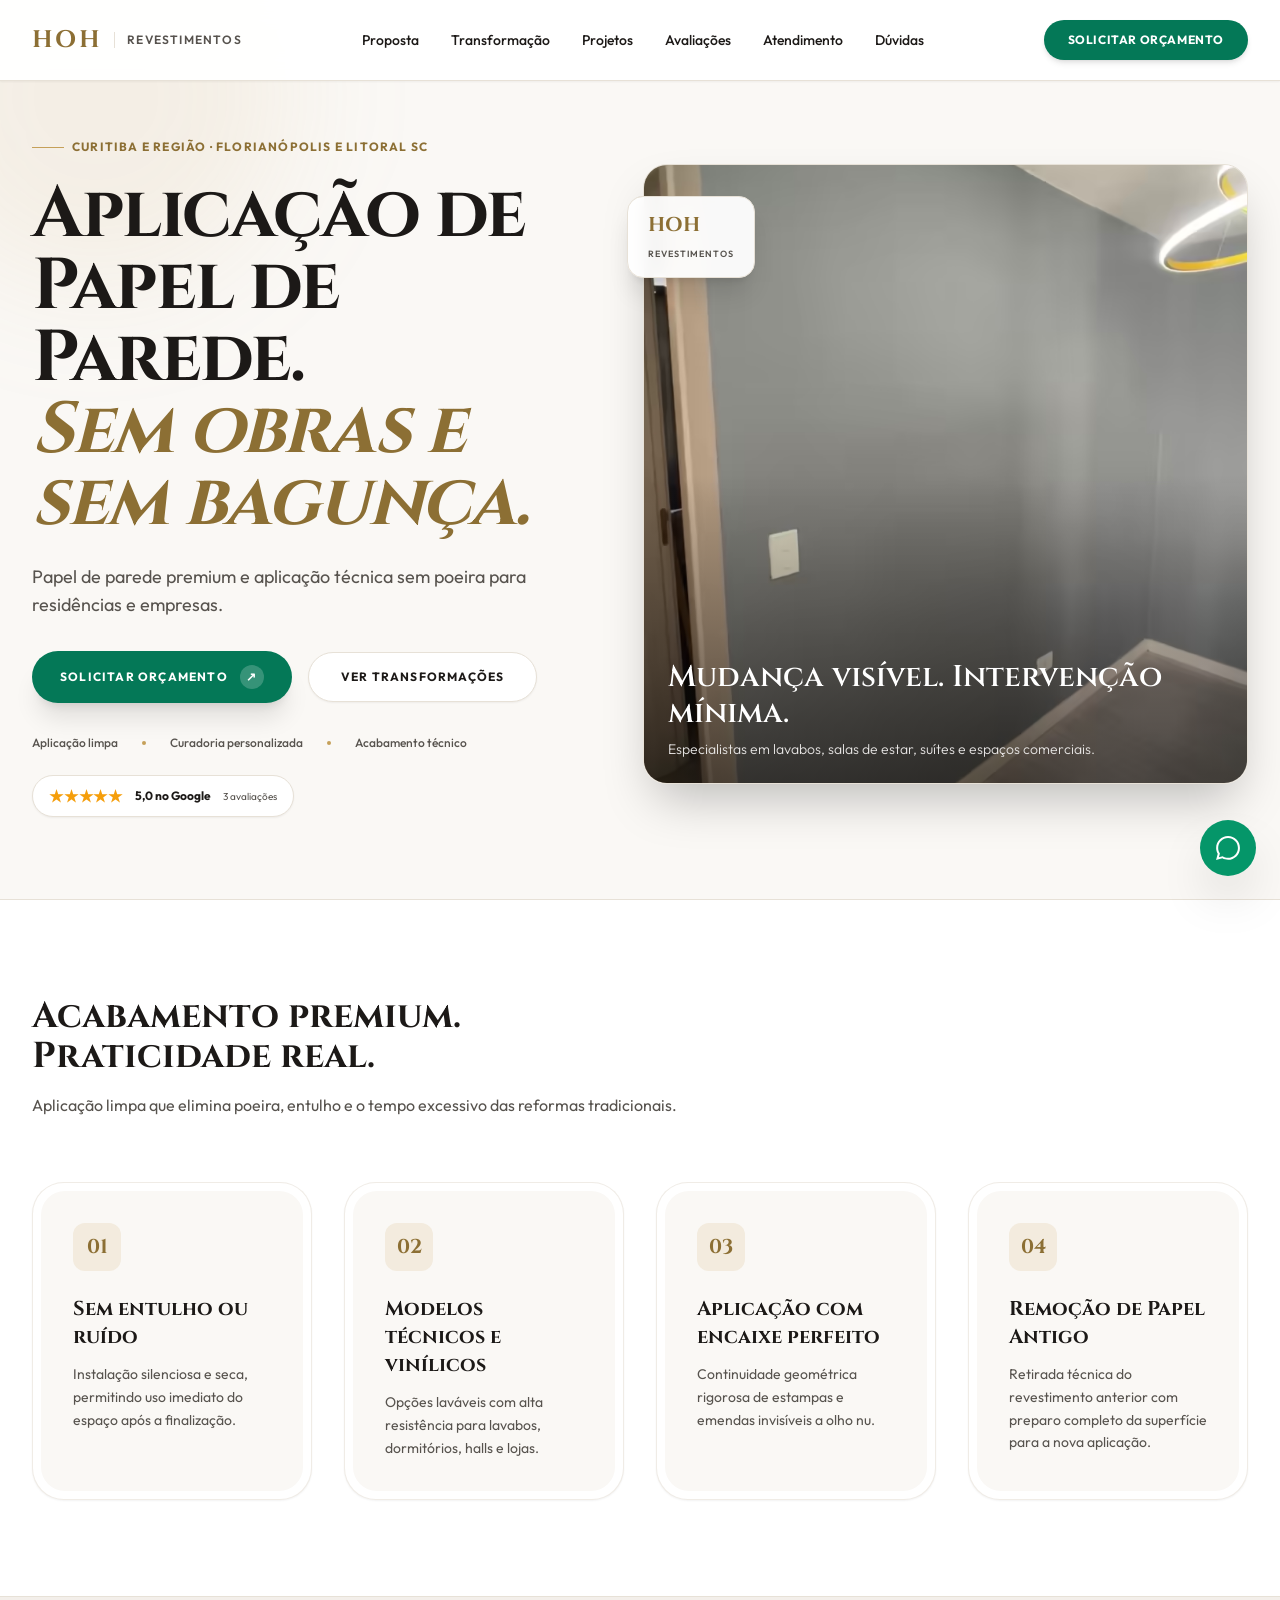
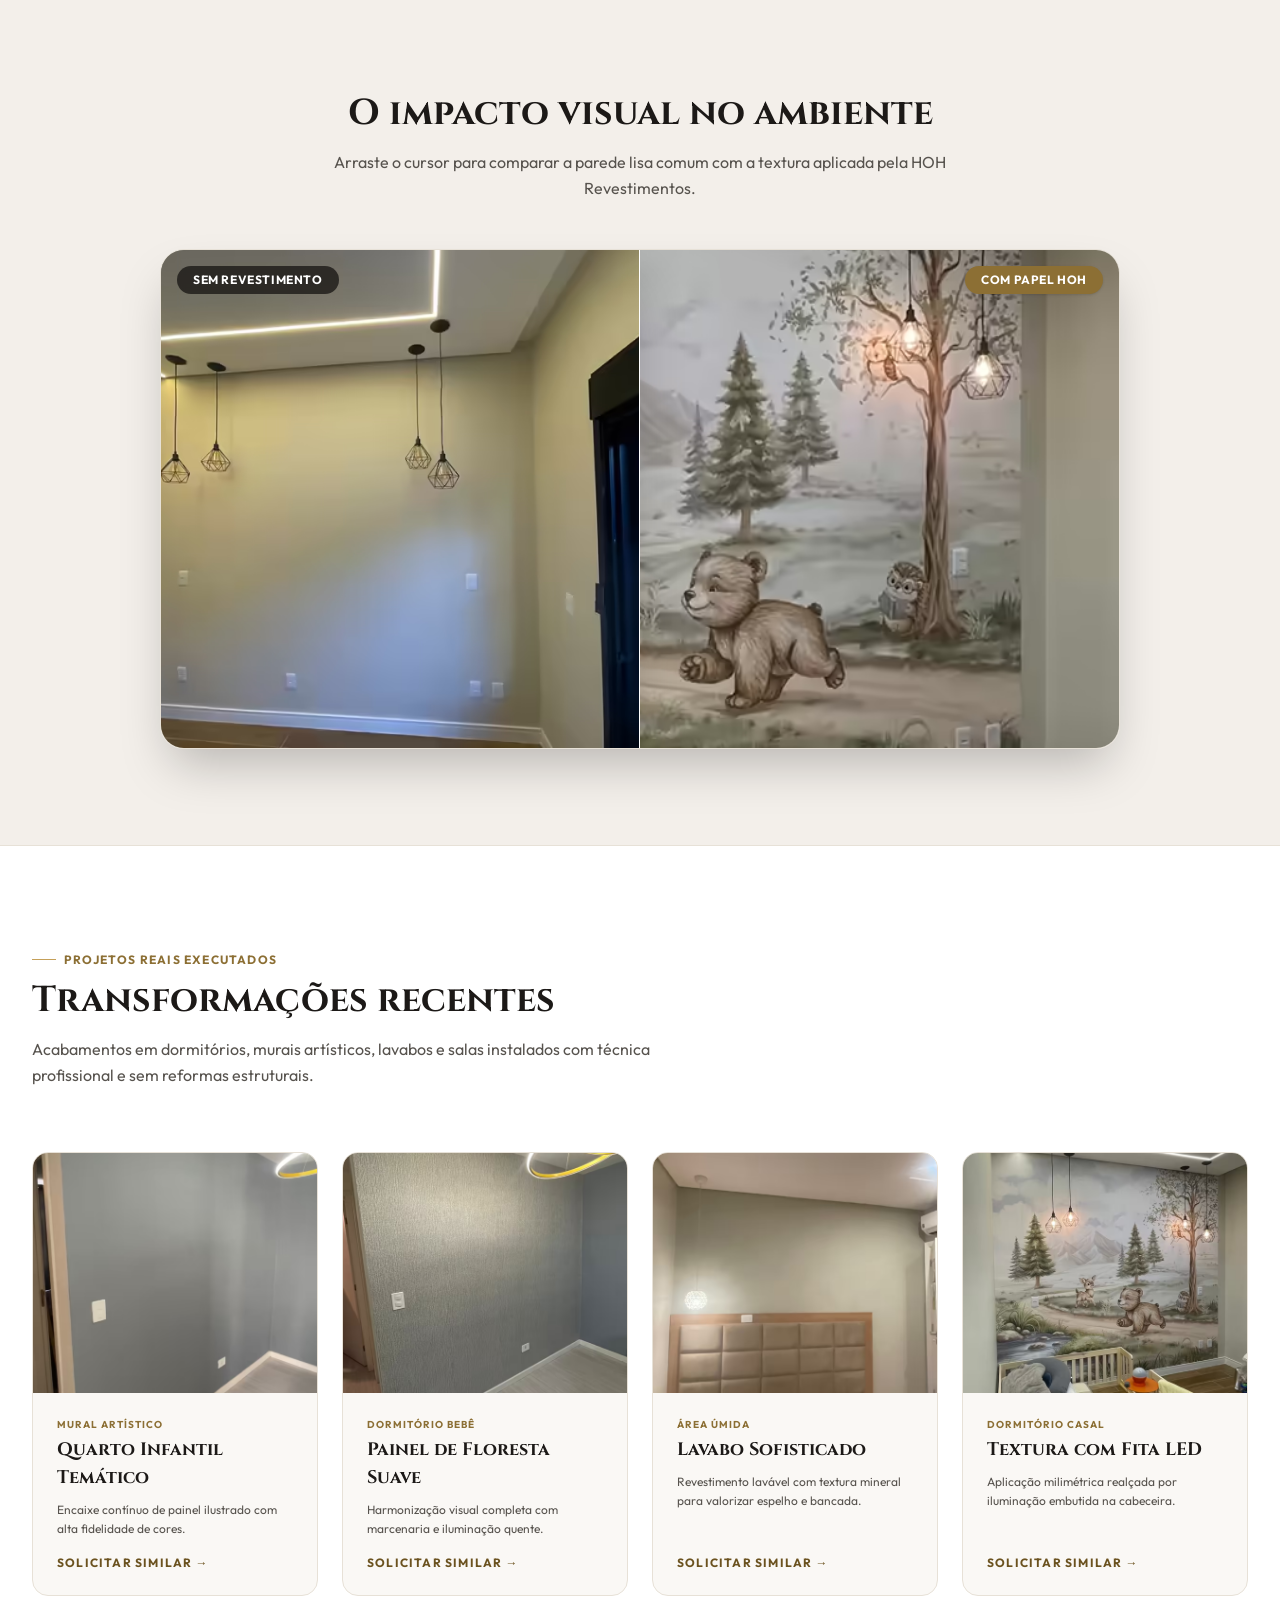
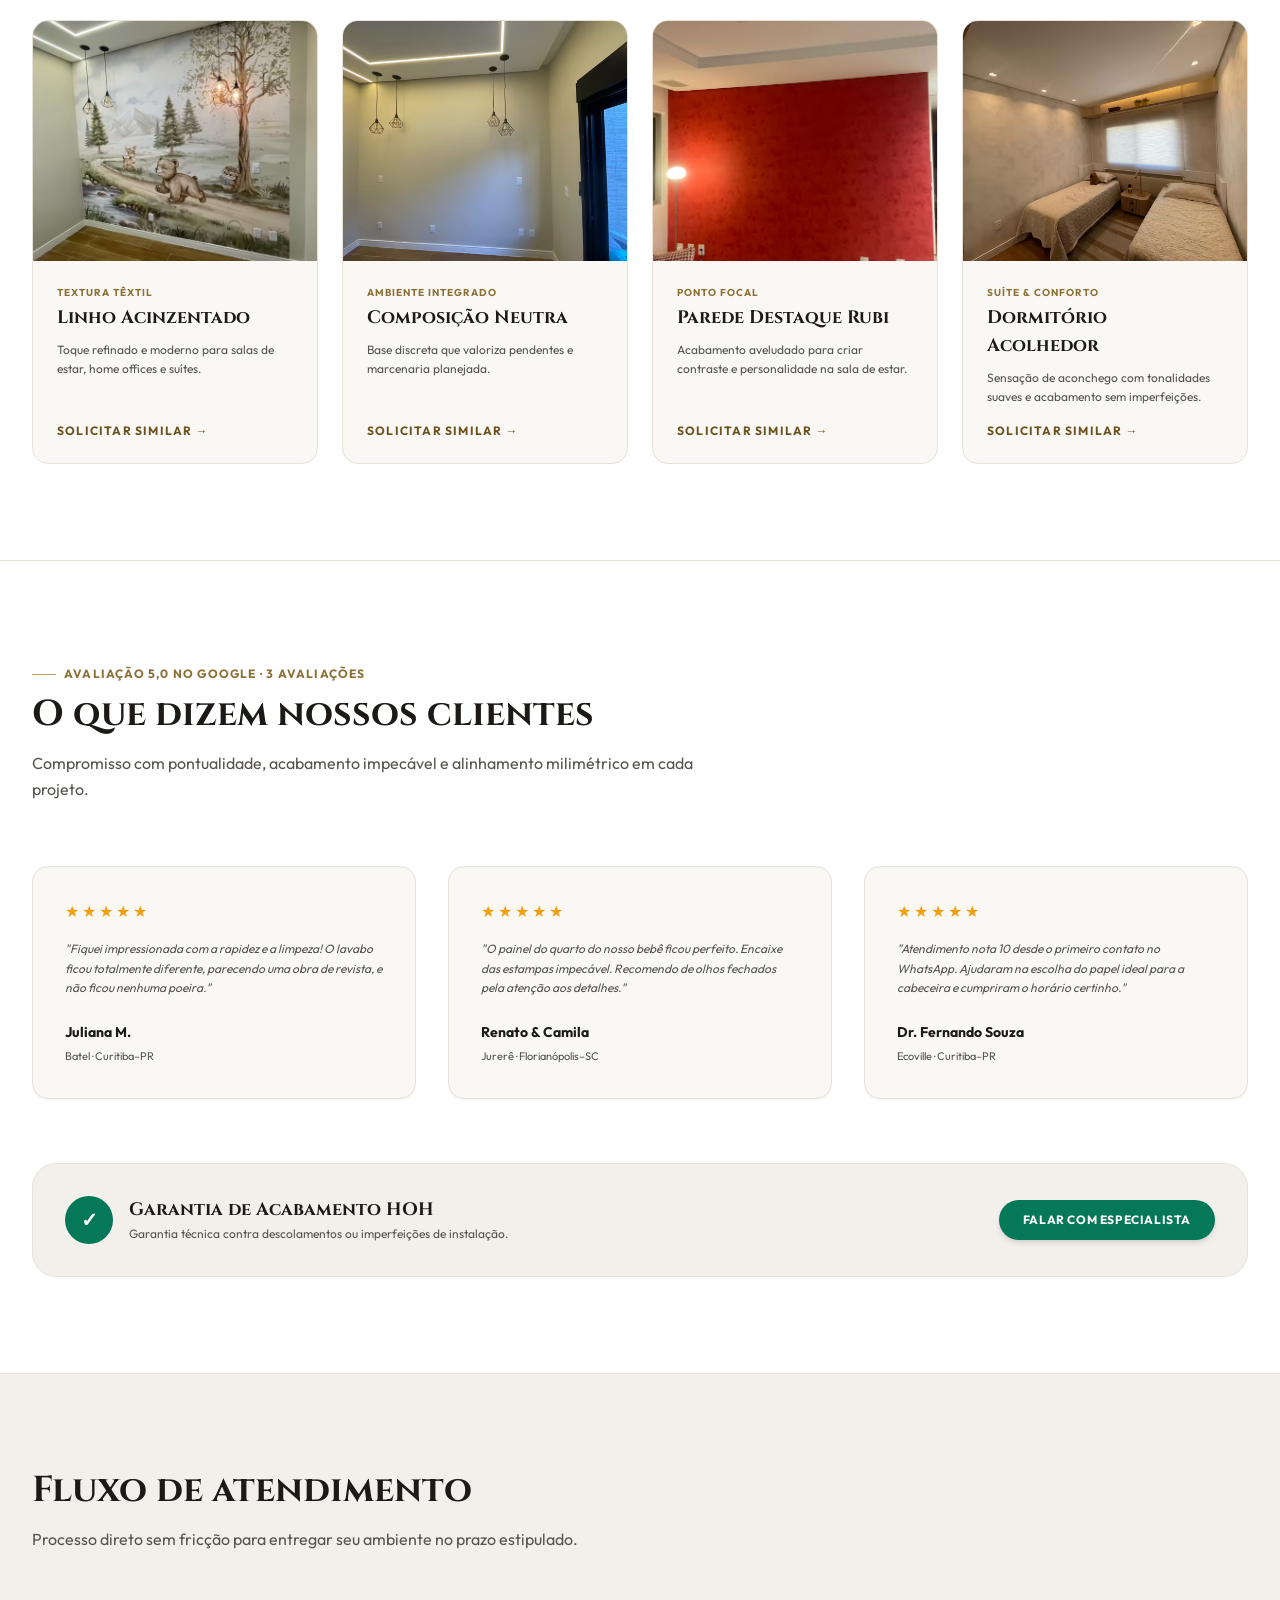
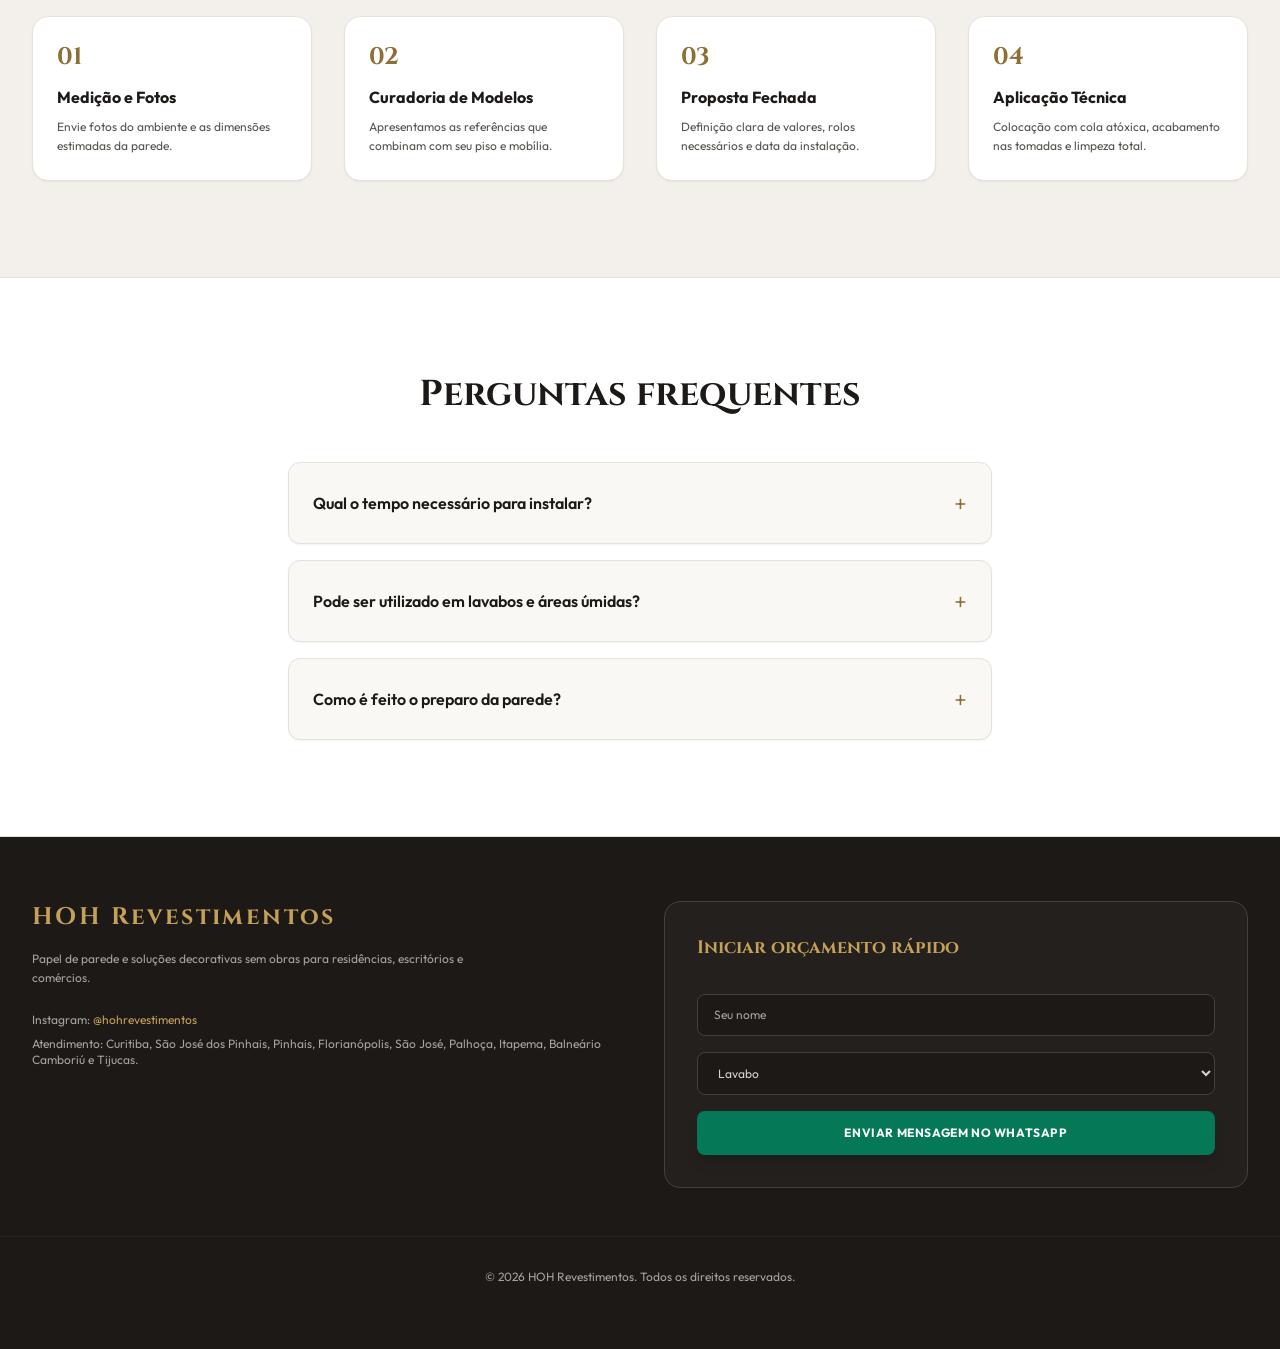
==== commit 73f8fb8e: "perf: prevent Cinzel font swap layout shift" ====
--- a/index.html
+++ b/index.html
@@ -52,7 +52,7 @@
   <link rel="preload" href="assets/fonts/outfit-latin.woff2" as="font" type="font/woff2" crossorigin>
   <link rel="preload" href="assets/fonts/cinzel-latin.woff2" as="font" type="font/woff2" crossorigin>
   <style>
-@font-face{font-family:Cinzel;font-style:normal;font-weight:500 700;font-display:swap;src:url(assets/fonts/cinzel-latin.woff2) format("woff2");unicode-range:u+00??,u+0131,u+0152-0153,u+02bb-02bc,u+02c6,u+02da,u+02dc,u+0304,u+0308,u+0329,u+2000-206f,u+20ac,u+2122,u+2191,u+2193,u+2212,u+2215,u+feff,u+fffd}@font-face{font-family:Outfit;font-style:normal;font-weight:300 700;font-display:swap;src:url(assets/fonts/outfit-latin.woff2) format("woff2");unicode-range:u+00??,u+0131,u+0152-0153,u+02bb-02bc,u+02c6,u+02da,u+02dc,u+0304,u+0308,u+0329,u+2000-206f,u+20ac,u+2122,u+2191,u+2193,u+2212,u+2215,u+feff,u+fffd}*,:after,:before{--tw-border-spacing-x:0;--tw-border-spacing-y:0;--tw-translate-x:0;--tw-translate-y:0;--tw-rotate:0;--tw-skew-x:0;--tw-skew-y:0;--tw-scale-x:1;--tw-scale-y:1;--tw-pan-x: ;--tw-pan-y: ;--tw-pinch-zoom: ;--tw-scroll-snap-strictness:proximity;--tw-gradient-from-position: ;--tw-gradient-via-position: ;--tw-gradient-to-position: ;--tw-ordinal: ;--tw-slashed-zero: ;--tw-numeric-figure: ;--tw-numeric-spacing: ;--tw-numeric-fraction: ;--tw-ring-inset: ;--tw-ring-offset-width:0px;--tw-ring-offset-color:#fff;--tw-ring-color:rgba(59,130,246,.5);--tw-ring-offset-shadow:0 0 #0000;--tw-ring-shadow:0 0 #0000;--tw-shadow:0 0 #0000;--tw-shadow-colored:0 0 #0000;--tw-blur: ;--tw-brightness: ;--tw-contrast: ;--tw-grayscale: ;--tw-hue-rotate: ;--tw-invert: ;--tw-saturate: ;--tw-sepia: ;--tw-drop-shadow: ;--tw-backdrop-blur: ;--tw-backdrop-brightness: ;--tw-backdrop-contrast: ;--tw-backdrop-grayscale: ;--tw-backdrop-hue-rotate: ;--tw-backdrop-invert: ;--tw-backdrop-opacity: ;--tw-backdrop-saturate: ;--tw-backdrop-sepia: ;--tw-contain-size: ;--tw-contain-layout: ;--tw-contain-paint: ;--tw-contain-style: }::backdrop{--tw-border-spacing-x:0;--tw-border-spacing-y:0;--tw-translate-x:0;--tw-translate-y:0;--tw-rotate:0;--tw-skew-x:0;--tw-skew-y:0;--tw-scale-x:1;--tw-scale-y:1;--tw-pan-x: ;--tw-pan-y: ;--tw-pinch-zoom: ;--tw-scroll-snap-strictness:proximity;--tw-gradient-from-position: ;--tw-gradient-via-position: ;--tw-gradient-to-position: ;--tw-ordinal: ;--tw-slashed-zero: ;--tw-numeric-figure: ;--tw-numeric-spacing: ;--tw-numeric-fraction: ;--tw-ring-inset: ;--tw-ring-offset-width:0px;--tw-ring-offset-color:#fff;--tw-ring-color:rgba(59,130,246,.5);--tw-ring-offset-shadow:0 0 #0000;--tw-ring-shadow:0 0 #0000;--tw-shadow:0 0 #0000;--tw-shadow-colored:0 0 #0000;--tw-blur: ;--tw-brightness: ;--tw-contrast: ;--tw-grayscale: ;--tw-hue-rotate: ;--tw-invert: ;--tw-saturate: ;--tw-sepia: ;--tw-drop-shadow: ;--tw-backdrop-blur: ;--tw-backdrop-brightness: ;--tw-backdrop-contrast: ;--tw-backdrop-grayscale: ;--tw-backdrop-hue-rotate: ;--tw-backdrop-invert: ;--tw-backdrop-opacity: ;--tw-backdrop-saturate: ;--tw-backdrop-sepia: ;--tw-contain-size: ;--tw-contain-layout: ;--tw-contain-paint: ;--tw-contain-style: }
+@font-face{font-family:Cinzel;font-style:normal;font-weight:500 700;font-display:optional;src:url(assets/fonts/cinzel-latin.woff2) format("woff2");unicode-range:u+00??,u+0131,u+0152-0153,u+02bb-02bc,u+02c6,u+02da,u+02dc,u+0304,u+0308,u+0329,u+2000-206f,u+20ac,u+2122,u+2191,u+2193,u+2212,u+2215,u+feff,u+fffd}@font-face{font-family:Outfit;font-style:normal;font-weight:300 700;font-display:swap;src:url(assets/fonts/outfit-latin.woff2) format("woff2");unicode-range:u+00??,u+0131,u+0152-0153,u+02bb-02bc,u+02c6,u+02da,u+02dc,u+0304,u+0308,u+0329,u+2000-206f,u+20ac,u+2122,u+2191,u+2193,u+2212,u+2215,u+feff,u+fffd}*,:after,:before{--tw-border-spacing-x:0;--tw-border-spacing-y:0;--tw-translate-x:0;--tw-translate-y:0;--tw-rotate:0;--tw-skew-x:0;--tw-skew-y:0;--tw-scale-x:1;--tw-scale-y:1;--tw-pan-x: ;--tw-pan-y: ;--tw-pinch-zoom: ;--tw-scroll-snap-strictness:proximity;--tw-gradient-from-position: ;--tw-gradient-via-position: ;--tw-gradient-to-position: ;--tw-ordinal: ;--tw-slashed-zero: ;--tw-numeric-figure: ;--tw-numeric-spacing: ;--tw-numeric-fraction: ;--tw-ring-inset: ;--tw-ring-offset-width:0px;--tw-ring-offset-color:#fff;--tw-ring-color:rgba(59,130,246,.5);--tw-ring-offset-shadow:0 0 #0000;--tw-ring-shadow:0 0 #0000;--tw-shadow:0 0 #0000;--tw-shadow-colored:0 0 #0000;--tw-blur: ;--tw-brightness: ;--tw-contrast: ;--tw-grayscale: ;--tw-hue-rotate: ;--tw-invert: ;--tw-saturate: ;--tw-sepia: ;--tw-drop-shadow: ;--tw-backdrop-blur: ;--tw-backdrop-brightness: ;--tw-backdrop-contrast: ;--tw-backdrop-grayscale: ;--tw-backdrop-hue-rotate: ;--tw-backdrop-invert: ;--tw-backdrop-opacity: ;--tw-backdrop-saturate: ;--tw-backdrop-sepia: ;--tw-contain-size: ;--tw-contain-layout: ;--tw-contain-paint: ;--tw-contain-style: }::backdrop{--tw-border-spacing-x:0;--tw-border-spacing-y:0;--tw-translate-x:0;--tw-translate-y:0;--tw-rotate:0;--tw-skew-x:0;--tw-skew-y:0;--tw-scale-x:1;--tw-scale-y:1;--tw-pan-x: ;--tw-pan-y: ;--tw-pinch-zoom: ;--tw-scroll-snap-strictness:proximity;--tw-gradient-from-position: ;--tw-gradient-via-position: ;--tw-gradient-to-position: ;--tw-ordinal: ;--tw-slashed-zero: ;--tw-numeric-figure: ;--tw-numeric-spacing: ;--tw-numeric-fraction: ;--tw-ring-inset: ;--tw-ring-offset-width:0px;--tw-ring-offset-color:#fff;--tw-ring-color:rgba(59,130,246,.5);--tw-ring-offset-shadow:0 0 #0000;--tw-ring-shadow:0 0 #0000;--tw-shadow:0 0 #0000;--tw-shadow-colored:0 0 #0000;--tw-blur: ;--tw-brightness: ;--tw-contrast: ;--tw-grayscale: ;--tw-hue-rotate: ;--tw-invert: ;--tw-saturate: ;--tw-sepia: ;--tw-drop-shadow: ;--tw-backdrop-blur: ;--tw-backdrop-brightness: ;--tw-backdrop-contrast: ;--tw-backdrop-grayscale: ;--tw-backdrop-hue-rotate: ;--tw-backdrop-invert: ;--tw-backdrop-opacity: ;--tw-backdrop-saturate: ;--tw-backdrop-sepia: ;--tw-contain-size: ;--tw-contain-layout: ;--tw-contain-paint: ;--tw-contain-style: }
 /*! tailwindcss v3.4.17 | MIT License | https://tailwindcss.com*/*,:after,:before{box-sizing:border-box;border:0 solid #e5e7eb}:after,:before{--tw-content:""}:host,html{line-height:1.5;-webkit-text-size-adjust:100%;-moz-tab-size:4;-o-tab-size:4;tab-size:4;font-family:Outfit,sans-serif;font-feature-settings:normal;font-variation-settings:normal;-webkit-tap-highlight-color:transparent}body{margin:0;line-height:inherit}hr{height:0;color:inherit;border-top-width:1px}abbr:where([title]){-webkit-text-decoration:underline dotted;text-decoration:underline dotted}h1,h2,h3,h4,h5,h6{font-size:inherit;font-weight:inherit}a{color:inherit;text-decoration:inherit}b,strong{font-weight:bolder}code,kbd,pre,samp{font-family:ui-monospace,SFMono-Regular,Menlo,Monaco,Consolas,Liberation Mono,Courier New,monospace;font-feature-settings:normal;font-variation-settings:normal;font-size:1em}small{font-size:80%}sub,sup{font-size:75%;line-height:0;position:relative;vertical-align:baseline}sub{bottom:-.25em}sup{top:-.5em}table{text-indent:0;border-color:inherit;border-collapse:collapse}button,input,optgroup,select,textarea{font-family:inherit;font-feature-settings:inherit;font-variation-settings:inherit;font-size:100%;font-weight:inherit;line-height:inherit;letter-spacing:inherit;color:inherit;margin:0;padding:0}button,select{text-transform:none}button,input:where([type=button]),input:where([type=reset]),input:where([type=submit]){-webkit-appearance:button;background-color:transparent;background-image:none}:-moz-focusring{outline:auto}:-moz-ui-invalid{box-shadow:none}progress{vertical-align:baseline}::-webkit-inner-spin-button,::-webkit-outer-spin-button{height:auto}[type=search]{-webkit-appearance:textfield;outline-offset:-2px}::-webkit-search-decoration{-webkit-appearance:none}::-webkit-file-upload-button{-webkit-appearance:button;font:inherit}summary{display:list-item}blockquote,dd,dl,figure,h1,h2,h3,h4,h5,h6,hr,p,pre{margin:0}fieldset{margin:0}fieldset,legend{padding:0}menu,ol,ul{list-style:none;margin:0;padding:0}dialog{padding:0}textarea{resize:vertical}input::-moz-placeholder,textarea::-moz-placeholder{opacity:1;color:#9ca3af}input::placeholder,textarea::placeholder{opacity:1;color:#9ca3af}[role=button],button{cursor:pointer}:disabled{cursor:default}audio,canvas,embed,iframe,img,object,svg,video{display:block;vertical-align:middle}img,video{max-width:100%;height:auto}[hidden]:where(:not([hidden=until-found])){display:none}.sr-only{position:absolute;width:1px;height:1px;padding:0;margin:-1px;overflow:hidden;clip:rect(0,0,0,0);white-space:nowrap;border-width:0}.fixed{position:fixed}.absolute{position:absolute}.relative{position:relative}.inset-0{inset:0}.inset-x-0{left:0;right:0}.-left-24{left:-6rem}.-left-4{left:-1rem}.-top-24{top:-6rem}.bottom-6{bottom:1.5rem}.left-4{left:1rem}.left-6{left:1.5rem}.right-4{right:1rem}.right-6{right:1.5rem}.top-0{top:0}.top-4{top:1rem}.top-8{top:2rem}.z-10{z-index:10}.z-50{z-index:50}.mx-auto{margin-left:auto;margin-right:auto}.mb-1{margin-bottom:.25rem}.mb-12{margin-bottom:3rem}.mb-16{margin-bottom:4rem}.mb-2{margin-bottom:.5rem}.mb-3{margin-bottom:.75rem}.mb-4{margin-bottom:1rem}.mb-6{margin-bottom:1.5rem}.mb-8{margin-bottom:2rem}.mt-2{margin-top:.5rem}.mt-4{margin-top:1rem}.block{display:block}.flex{display:flex}.inline-flex{display:inline-flex}.table{display:table}.grid{display:grid}.hidden{display:none}.h-1{height:.25rem}.h-12{height:3rem}.h-20{height:5rem}.h-6{height:1.5rem}.h-60{height:15rem}.h-96{height:24rem}.h-\[360px\]{height:360px}.h-\[440px\]{height:440px}.h-full{height:100%}.h-px{height:1px}.min-h-screen{min-height:100vh}.w-1{width:.25rem}.w-1\/2{width:50%}.w-12{width:3rem}.w-6{width:1.5rem}.w-8{width:2rem}.w-96{width:24rem}.w-full{width:100%}.max-w-2xl{max-width:42rem}.max-w-3xl{max-width:48rem}.max-w-5xl{max-width:64rem}.max-w-7xl{max-width:80rem}.max-w-full{max-width:100%}.max-w-md{max-width:28rem}.max-w-none{max-width:none}.max-w-xl{max-width:36rem}.flex-1{flex:1 1 0%}.flex-shrink-0{flex-shrink:0}.-translate-y-0{--tw-translate-y:-0px}.-translate-y-0,.translate-x-0{transform:translate(var(--tw-translate-x),var(--tw-translate-y)) rotate(var(--tw-rotate)) skewX(var(--tw-skew-x)) skewY(var(--tw-skew-y)) scaleX(var(--tw-scale-x)) scaleY(var(--tw-scale-y))}.translate-x-0{--tw-translate-x:0px}.transform{transform:translate(var(--tw-translate-x),var(--tw-translate-y)) rotate(var(--tw-rotate)) skewX(var(--tw-skew-x)) skewY(var(--tw-skew-y)) scaleX(var(--tw-scale-x)) scaleY(var(--tw-scale-y))}.cursor-ew-resize{cursor:ew-resize}.cursor-pointer{cursor:pointer}.select-none{-webkit-user-select:none;-moz-user-select:none;user-select:none}.grid-flow-dense{grid-auto-flow:dense}.flex-col{flex-direction:column}.flex-wrap{flex-wrap:wrap}.items-center{align-items:center}.justify-center{justify-content:center}.justify-between{justify-content:space-between}.gap-1{gap:.25rem}.gap-12{gap:3rem}.gap-2{gap:.5rem}.gap-3{gap:.75rem}.gap-4{gap:1rem}.gap-6{gap:1.5rem}.gap-8{gap:2rem}.gap-x-6{-moz-column-gap:1.5rem;column-gap:1.5rem}.gap-y-3{row-gap:.75rem}.space-y-2>:not([hidden])~:not([hidden]){--tw-space-y-reverse:0;margin-top:calc(.5rem*(1 - var(--tw-space-y-reverse)));margin-bottom:calc(.5rem*var(--tw-space-y-reverse))}.space-y-4>:not([hidden])~:not([hidden]){--tw-space-y-reverse:0;margin-top:calc(1rem*(1 - var(--tw-space-y-reverse)));margin-bottom:calc(1rem*var(--tw-space-y-reverse))}.self-center{align-self:center}.overflow-hidden{overflow:hidden}.overflow-x-hidden{overflow-x:hidden}.scroll-smooth{scroll-behavior:smooth}.rounded-2xl{border-radius:1rem}.rounded-3xl{border-radius:1.5rem}.rounded-\[2rem\]{border-radius:2rem}.rounded-\[calc\(2rem-0\.5rem\)\]{border-radius:1.5rem}.rounded-full{border-radius:9999px}.rounded-lg{border-radius:.5rem}.rounded-xl{border-radius:.75rem}.border{border-width:1px}.border-b{border-bottom-width:1px}.border-l{border-left-width:1px}.border-r{border-right-width:1px}.border-t{border-top-width:1px}.border-brand-border{--tw-border-opacity:1;border-color:rgb(231 225 215/var(--tw-border-opacity,1))}.border-brand-border\/60{border-color:hsla(38,25%,87%,.6)}.border-stone-700{--tw-border-opacity:1;border-color:rgb(68 64 60/var(--tw-border-opacity,1))}.border-stone-800{--tw-border-opacity:1;border-color:rgb(41 37 36/var(--tw-border-opacity,1))}.border-white{--tw-border-opacity:1;border-color:rgb(255 255 255/var(--tw-border-opacity,1))}.bg-brand-bg{--tw-bg-opacity:1;background-color:rgb(250 248 245/var(--tw-bg-opacity,1))}.bg-brand-gold{--tw-bg-opacity:1;background-color:rgb(197 160 89/var(--tw-bg-opacity,1))}.bg-brand-gold\/10{background-color:rgba(197,160,89,.1)}.bg-brand-gold\/15{background-color:rgba(197,160,89,.15)}.bg-brand-goldDark{--tw-bg-opacity:1;background-color:rgb(140 111 52/var(--tw-bg-opacity,1))}.bg-brand-surface{--tw-bg-opacity:1;background-color:rgb(255 255 255/var(--tw-bg-opacity,1))}.bg-brand-surfaceAlt{--tw-bg-opacity:1;background-color:rgb(243 239 234/var(--tw-bg-opacity,1))}.bg-emerald-600{--tw-bg-opacity:1;background-color:rgb(5 150 105/var(--tw-bg-opacity,1))}.bg-emerald-700{--tw-bg-opacity:1;background-color:rgb(4 120 87/var(--tw-bg-opacity,1))}.bg-stone-800{--tw-bg-opacity:1;background-color:rgb(41 37 36/var(--tw-bg-opacity,1))}.bg-stone-800\/60{background-color:rgba(41,37,36,.6)}.bg-stone-900{--tw-bg-opacity:1;background-color:rgb(28 25 23/var(--tw-bg-opacity,1))}.bg-stone-900\/80{background-color:rgba(28,25,23,.8)}.bg-white{--tw-bg-opacity:1;background-color:rgb(255 255 255/var(--tw-bg-opacity,1))}.bg-white\/20{background-color:hsla(0,0%,100%,.2)}.bg-white\/95{background-color:hsla(0,0%,100%,.95)}.bg-gradient-to-t{background-image:linear-gradient(to top,var(--tw-gradient-stops))}.from-stone-950{--tw-gradient-from:#0c0a09 var(--tw-gradient-from-position);--tw-gradient-to:rgba(12,10,9,0) var(--tw-gradient-to-position);--tw-gradient-stops:var(--tw-gradient-from),var(--tw-gradient-to)}.from-stone-950\/60{--tw-gradient-from:rgba(12,10,9,.6) var(--tw-gradient-from-position);--tw-gradient-to:rgba(12,10,9,0) var(--tw-gradient-to-position);--tw-gradient-stops:var(--tw-gradient-from),var(--tw-gradient-to)}.via-transparent{--tw-gradient-to:transparent var(--tw-gradient-to-position);--tw-gradient-stops:var(--tw-gradient-from),transparent var(--tw-gradient-via-position),var(--tw-gradient-to)}.to-transparent{--tw-gradient-to:transparent var(--tw-gradient-to-position)}.object-cover{-o-object-fit:cover;object-fit:cover}.p-2{padding:.5rem}.p-4{padding:1rem}.p-6{padding:1.5rem}.p-8{padding:2rem}.px-4{padding-left:1rem;padding-right:1rem}.px-5{padding-left:1.25rem;padding-right:1.25rem}.px-6{padding-left:1.5rem;padding-right:1.5rem}.px-7{padding-left:1.75rem;padding-right:1.75rem}.px-8{padding-left:2rem;padding-right:2rem}.py-1{padding-top:.25rem;padding-bottom:.25rem}.py-1\.5{padding-top:.375rem;padding-bottom:.375rem}.py-16{padding-top:4rem;padding-bottom:4rem}.py-2{padding-top:.5rem;padding-bottom:.5rem}.py-24{padding-top:6rem;padding-bottom:6rem}.py-3{padding-top:.75rem;padding-bottom:.75rem}.py-3\.5{padding-top:.875rem;padding-bottom:.875rem}.py-4{padding-top:1rem;padding-bottom:1rem}.py-6{padding-top:1.5rem;padding-bottom:1.5rem}.pb-12{padding-bottom:3rem}.pb-16{padding-bottom:4rem}.pl-3{padding-left:.75rem}.pt-28{padding-top:7rem}.pt-8{padding-top:2rem}.text-center{text-align:center}.font-display{font-family:Cinzel,serif}.font-sans{font-family:Outfit,sans-serif}.text-2xl{font-size:1.5rem;line-height:2rem}.text-3xl{font-size:1.875rem;line-height:2.25rem}.text-4xl{font-size:2.25rem;line-height:2.5rem}.text-\[10px\]{font-size:10px}.text-\[11px\]{font-size:11px}.text-\[9px\]{font-size:9px}.text-base{font-size:1rem;line-height:1.5rem}.text-lg{font-size:1.125rem;line-height:1.75rem}.text-sm{font-size:.875rem;line-height:1.25rem}.text-xl{font-size:1.25rem;line-height:1.75rem}.text-xs{font-size:.75rem;line-height:1rem}.font-bold{font-weight:700}.font-light{font-weight:300}.font-medium{font-weight:500}.font-normal{font-weight:400}.font-semibold{font-weight:600}.uppercase{text-transform:uppercase}.italic{font-style:italic}.leading-\[1\.05\]{line-height:1.05}.leading-relaxed{line-height:1.625}.tracking-tight{letter-spacing:-.025em}.tracking-wider{letter-spacing:.05em}.tracking-widest{letter-spacing:.1em}.text-\[\#6B521F\]{--tw-text-opacity:1;color:rgb(107 82 31/var(--tw-text-opacity,1))}.text-amber-500{--tw-text-opacity:1;color:rgb(245 158 11/var(--tw-text-opacity,1))}.text-brand-gold{--tw-text-opacity:1;color:rgb(197 160 89/var(--tw-text-opacity,1))}.text-brand-goldDark{--tw-text-opacity:1;color:rgb(140 111 52/var(--tw-text-opacity,1))}.text-brand-muted{--tw-text-opacity:1;color:rgb(87 83 78/var(--tw-text-opacity,1))}.text-brand-text{--tw-text-opacity:1;color:rgb(28 25 23/var(--tw-text-opacity,1))}.text-stone-200{--tw-text-opacity:1;color:rgb(231 229 228/var(--tw-text-opacity,1))}.text-stone-300{--tw-text-opacity:1;color:rgb(214 211 209/var(--tw-text-opacity,1))}.text-stone-400{--tw-text-opacity:1;color:rgb(168 162 158/var(--tw-text-opacity,1))}.text-stone-500{--tw-text-opacity:1;color:rgb(120 113 108/var(--tw-text-opacity,1))}.text-white{--tw-text-opacity:1;color:rgb(255 255 255/var(--tw-text-opacity,1))}.antialiased{-webkit-font-smoothing:antialiased;-moz-osx-font-smoothing:grayscale}.placeholder-stone-400::-moz-placeholder{--tw-placeholder-opacity:1;color:rgb(168 162 158/var(--tw-placeholder-opacity,1))}.placeholder-stone-400::placeholder{--tw-placeholder-opacity:1;color:rgb(168 162 158/var(--tw-placeholder-opacity,1))}.opacity-0{opacity:0}.shadow{--tw-shadow:0 1px 3px 0 rgba(0,0,0,.1),0 1px 2px -1px rgba(0,0,0,.1);--tw-shadow-colored:0 1px 3px 0 var(--tw-shadow-color),0 1px 2px -1px var(--tw-shadow-color)}.shadow,.shadow-2xl{box-shadow:var(--tw-ring-offset-shadow,0 0 #0000),var(--tw-ring-shadow,0 0 #0000),var(--tw-shadow)}.shadow-2xl{--tw-shadow:0 25px 50px -12px rgba(0,0,0,.25);--tw-shadow-colored:0 25px 50px -12px var(--tw-shadow-color)}.shadow-lg{--tw-shadow:0 10px 15px -3px rgba(0,0,0,.1),0 4px 6px -4px rgba(0,0,0,.1);--tw-shadow-colored:0 10px 15px -3px var(--tw-shadow-color),0 4px 6px -4px var(--tw-shadow-color)}.shadow-lg,.shadow-md{box-shadow:var(--tw-ring-offset-shadow,0 0 #0000),var(--tw-ring-shadow,0 0 #0000),var(--tw-shadow)}.shadow-md{--tw-shadow:0 4px 6px -1px rgba(0,0,0,.1),0 2px 4px -2px rgba(0,0,0,.1);--tw-shadow-colored:0 4px 6px -1px var(--tw-shadow-color),0 2px 4px -2px var(--tw-shadow-color)}.shadow-sm{--tw-shadow:0 1px 2px 0 rgba(0,0,0,.05);--tw-shadow-colored:0 1px 2px 0 var(--tw-shadow-color)}.shadow-sm,.shadow-xl{box-shadow:var(--tw-ring-offset-shadow,0 0 #0000),var(--tw-ring-shadow,0 0 #0000),var(--tw-shadow)}.shadow-xl{--tw-shadow:0 20px 25px -5px rgba(0,0,0,.1),0 8px 10px -6px rgba(0,0,0,.1);--tw-shadow-colored:0 20px 25px -5px var(--tw-shadow-color),0 8px 10px -6px var(--tw-shadow-color)}.blur-3xl{--tw-blur:blur(64px);filter:var(--tw-blur) var(--tw-brightness) var(--tw-contrast) var(--tw-grayscale) var(--tw-hue-rotate) var(--tw-invert) var(--tw-saturate) var(--tw-sepia) var(--tw-drop-shadow)}.backdrop-blur{--tw-backdrop-blur:blur(8px)}.backdrop-blur,.backdrop-blur-md{-webkit-backdrop-filter:var(--tw-backdrop-blur) var(--tw-backdrop-brightness) var(--tw-backdrop-contrast) var(--tw-backdrop-grayscale) var(--tw-backdrop-hue-rotate) var(--tw-backdrop-invert) var(--tw-backdrop-opacity) var(--tw-backdrop-saturate) var(--tw-backdrop-sepia);backdrop-filter:var(--tw-backdrop-blur) var(--tw-backdrop-brightness) var(--tw-backdrop-contrast) var(--tw-backdrop-grayscale) var(--tw-backdrop-hue-rotate) var(--tw-backdrop-invert) var(--tw-backdrop-opacity) var(--tw-backdrop-saturate) var(--tw-backdrop-sepia)}.backdrop-blur-md{--tw-backdrop-blur:blur(12px)}.backdrop-blur-sm{--tw-backdrop-blur:blur(4px);-webkit-backdrop-filter:var(--tw-backdrop-blur) var(--tw-backdrop-brightness) var(--tw-backdrop-contrast) var(--tw-backdrop-grayscale) var(--tw-backdrop-hue-rotate) var(--tw-backdrop-invert) var(--tw-backdrop-opacity) var(--tw-backdrop-saturate) var(--tw-backdrop-sepia);backdrop-filter:var(--tw-backdrop-blur) var(--tw-backdrop-brightness) var(--tw-backdrop-contrast) var(--tw-backdrop-grayscale) var(--tw-backdrop-hue-rotate) var(--tw-backdrop-invert) var(--tw-backdrop-opacity) var(--tw-backdrop-saturate) var(--tw-backdrop-sepia)}.transition{transition-property:color,background-color,border-color,text-decoration-color,fill,stroke,opacity,box-shadow,transform,filter,-webkit-backdrop-filter;transition-property:color,background-color,border-color,text-decoration-color,fill,stroke,opacity,box-shadow,transform,filter,backdrop-filter;transition-property:color,background-color,border-color,text-decoration-color,fill,stroke,opacity,box-shadow,transform,filter,backdrop-filter,-webkit-backdrop-filter;transition-timing-function:cubic-bezier(.4,0,.2,1);transition-duration:.15s}.transition-all{transition-property:all;transition-timing-function:cubic-bezier(.4,0,.2,1);transition-duration:.15s}.transition-colors{transition-property:color,background-color,border-color,text-decoration-color,fill,stroke;transition-timing-function:cubic-bezier(.4,0,.2,1);transition-duration:.15s}.transition-transform{transition-property:transform;transition-timing-function:cubic-bezier(.4,0,.2,1);transition-duration:.15s}.duration-300{transition-duration:.3s}.duration-500{transition-duration:.5s}.selection\:bg-brand-gold ::-moz-selection{--tw-bg-opacity:1;background-color:rgb(197 160 89/var(--tw-bg-opacity,1))}.selection\:bg-brand-gold ::selection{--tw-bg-opacity:1;background-color:rgb(197 160 89/var(--tw-bg-opacity,1))}.selection\:text-white ::-moz-selection{--tw-text-opacity:1;color:rgb(255 255 255/var(--tw-text-opacity,1))}.selection\:text-white ::selection{--tw-text-opacity:1;color:rgb(255 255 255/var(--tw-text-opacity,1))}.selection\:bg-brand-gold::-moz-selection{--tw-bg-opacity:1;background-color:rgb(197 160 89/var(--tw-bg-opacity,1))}.selection\:bg-brand-gold::selection{--tw-bg-opacity:1;background-color:rgb(197 160 89/var(--tw-bg-opacity,1))}.selection\:text-white::-moz-selection{--tw-text-opacity:1;color:rgb(255 255 255/var(--tw-text-opacity,1))}.selection\:text-white::selection{--tw-text-opacity:1;color:rgb(255 255 255/var(--tw-text-opacity,1))}.hover\:-translate-y-0\.5:hover{--tw-translate-y:-0.125rem}.hover\:-translate-y-0\.5:hover,.hover\:-translate-y-1:hover{transform:translate(var(--tw-translate-x),var(--tw-translate-y)) rotate(var(--tw-rotate)) skewX(var(--tw-skew-x)) skewY(var(--tw-skew-y)) scaleX(var(--tw-scale-x)) scaleY(var(--tw-scale-y))}.hover\:-translate-y-1:hover{--tw-translate-y:-0.25rem}.hover\:scale-105:hover{--tw-scale-x:1.05;--tw-scale-y:1.05;transform:translate(var(--tw-translate-x),var(--tw-translate-y)) rotate(var(--tw-rotate)) skewX(var(--tw-skew-x)) skewY(var(--tw-skew-y)) scaleX(var(--tw-scale-x)) scaleY(var(--tw-scale-y))}.hover\:border-brand-gold:hover{--tw-border-opacity:1;border-color:rgb(197 160 89/var(--tw-border-opacity,1))}.hover\:bg-brand-surfaceAlt:hover{--tw-bg-opacity:1;background-color:rgb(243 239 234/var(--tw-bg-opacity,1))}.hover\:bg-emerald-500:hover{--tw-bg-opacity:1;background-color:rgb(16 185 129/var(--tw-bg-opacity,1))}.hover\:bg-emerald-800:hover{--tw-bg-opacity:1;background-color:rgb(6 95 70/var(--tw-bg-opacity,1))}.hover\:text-brand-goldDark:hover{--tw-text-opacity:1;color:rgb(140 111 52/var(--tw-text-opacity,1))}.hover\:text-emerald-800:hover{--tw-text-opacity:1;color:rgb(6 95 70/var(--tw-text-opacity,1))}.hover\:underline:hover{text-decoration-line:underline}.hover\:shadow:hover{--tw-shadow:0 1px 3px 0 rgba(0,0,0,.1),0 1px 2px -1px rgba(0,0,0,.1);--tw-shadow-colored:0 1px 3px 0 var(--tw-shadow-color),0 1px 2px -1px var(--tw-shadow-color)}.hover\:shadow-2xl:hover,.hover\:shadow:hover{box-shadow:var(--tw-ring-offset-shadow,0 0 #0000),var(--tw-ring-shadow,0 0 #0000),var(--tw-shadow)}.hover\:shadow-2xl:hover{--tw-shadow:0 25px 50px -12px rgba(0,0,0,.25);--tw-shadow-colored:0 25px 50px -12px var(--tw-shadow-color)}.hover\:shadow-lg:hover{--tw-shadow:0 10px 15px -3px rgba(0,0,0,.1),0 4px 6px -4px rgba(0,0,0,.1);--tw-shadow-colored:0 10px 15px -3px var(--tw-shadow-color),0 4px 6px -4px var(--tw-shadow-color)}.hover\:shadow-lg:hover,.hover\:shadow-md:hover{box-shadow:var(--tw-ring-offset-shadow,0 0 #0000),var(--tw-ring-shadow,0 0 #0000),var(--tw-shadow)}.hover\:shadow-md:hover{--tw-shadow:0 4px 6px -1px rgba(0,0,0,.1),0 2px 4px -2px rgba(0,0,0,.1);--tw-shadow-colored:0 4px 6px -1px var(--tw-shadow-color),0 2px 4px -2px var(--tw-shadow-color)}.hover\:shadow-xl:hover{--tw-shadow:0 20px 25px -5px rgba(0,0,0,.1),0 8px 10px -6px rgba(0,0,0,.1);--tw-shadow-colored:0 20px 25px -5px var(--tw-shadow-color),0 8px 10px -6px var(--tw-shadow-color);box-shadow:var(--tw-ring-offset-shadow,0 0 #0000),var(--tw-ring-shadow,0 0 #0000),var(--tw-shadow)}.focus\:border-brand-gold:focus{--tw-border-opacity:1;border-color:rgb(197 160 89/var(--tw-border-opacity,1))}.focus\:outline-none:focus{outline:2px solid transparent;outline-offset:2px}.focus\:ring-2:focus{--tw-ring-offset-shadow:var(--tw-ring-inset) 0 0 0 var(--tw-ring-offset-width) var(--tw-ring-offset-color);--tw-ring-shadow:var(--tw-ring-inset) 0 0 0 calc(2px + var(--tw-ring-offset-width)) var(--tw-ring-color);box-shadow:var(--tw-ring-offset-shadow),var(--tw-ring-shadow),var(--tw-shadow,0 0 #0000)}.focus\:ring-emerald-400:focus{--tw-ring-opacity:1;--tw-ring-color:rgb(52 211 153/var(--tw-ring-opacity,1))}.focus\:ring-emerald-500:focus{--tw-ring-opacity:1;--tw-ring-color:rgb(16 185 129/var(--tw-ring-opacity,1))}.focus\:ring-offset-2:focus{--tw-ring-offset-width:2px}.group[open] .group-open\:rotate-45{--tw-rotate:45deg}.group:hover .group-hover\:-translate-y-0\.5,.group[open] .group-open\:rotate-45{transform:translate(var(--tw-translate-x),var(--tw-translate-y)) rotate(var(--tw-rotate)) skewX(var(--tw-skew-x)) skewY(var(--tw-skew-y)) scaleX(var(--tw-scale-x)) scaleY(var(--tw-scale-y))}.group:hover .group-hover\:-translate-y-0\.5{--tw-translate-y:-0.125rem}.group:hover .group-hover\:translate-x-0\.5{--tw-translate-x:0.125rem;transform:translate(var(--tw-translate-x),var(--tw-translate-y)) rotate(var(--tw-rotate)) skewX(var(--tw-skew-x)) skewY(var(--tw-skew-y)) scaleX(var(--tw-scale-x)) scaleY(var(--tw-scale-y))}@media (min-width:640px){.sm\:block{display:block}.sm\:inline{display:inline}.sm\:h-\[500px\]{height:500px}.sm\:h-\[560px\]{height:560px}.sm\:w-auto{width:auto}.sm\:grid-cols-2{grid-template-columns:repeat(2,minmax(0,1fr))}.sm\:flex-row{flex-direction:row}.sm\:px-6{padding-left:1.5rem;padding-right:1.5rem}.sm\:text-left{text-align:left}.sm\:text-3xl{font-size:1.875rem;line-height:2.25rem}.sm\:text-4xl{font-size:2.25rem;line-height:2.5rem}.sm\:text-6xl{font-size:3.75rem;line-height:1}.sm\:text-lg{font-size:1.125rem;line-height:1.75rem}}@media (min-width:768px){.md\:block{display:block}.md\:flex{display:flex}.md\:hidden{display:none}.md\:w-auto{width:auto}.md\:grid-cols-2{grid-template-columns:repeat(2,minmax(0,1fr))}.md\:grid-cols-3{grid-template-columns:repeat(3,minmax(0,1fr))}.md\:flex-row{flex-direction:row}}@media (min-width:1024px){.lg\:mx-0{margin-left:0;margin-right:0}.lg\:h-\[620px\]{height:620px}.lg\:min-h-\[620px\]{min-height:620px}.lg\:grid-cols-4{grid-template-columns:repeat(4,minmax(0,1fr))}.lg\:grid-cols-\[0\.95fr_1\.05fr\]{grid-template-columns:.95fr 1.05fr}.lg\:justify-start{justify-content:flex-start}.lg\:gap-16{gap:4rem}.lg\:px-8{padding-left:2rem;padding-right:2rem}.lg\:text-left{text-align:left}.lg\:text-7xl{font-size:4.5rem;line-height:1}}.\[\&_summary\:\:-webkit-details-marker\]\:hidden summary::-webkit-details-marker{display:none}
 </style>
 
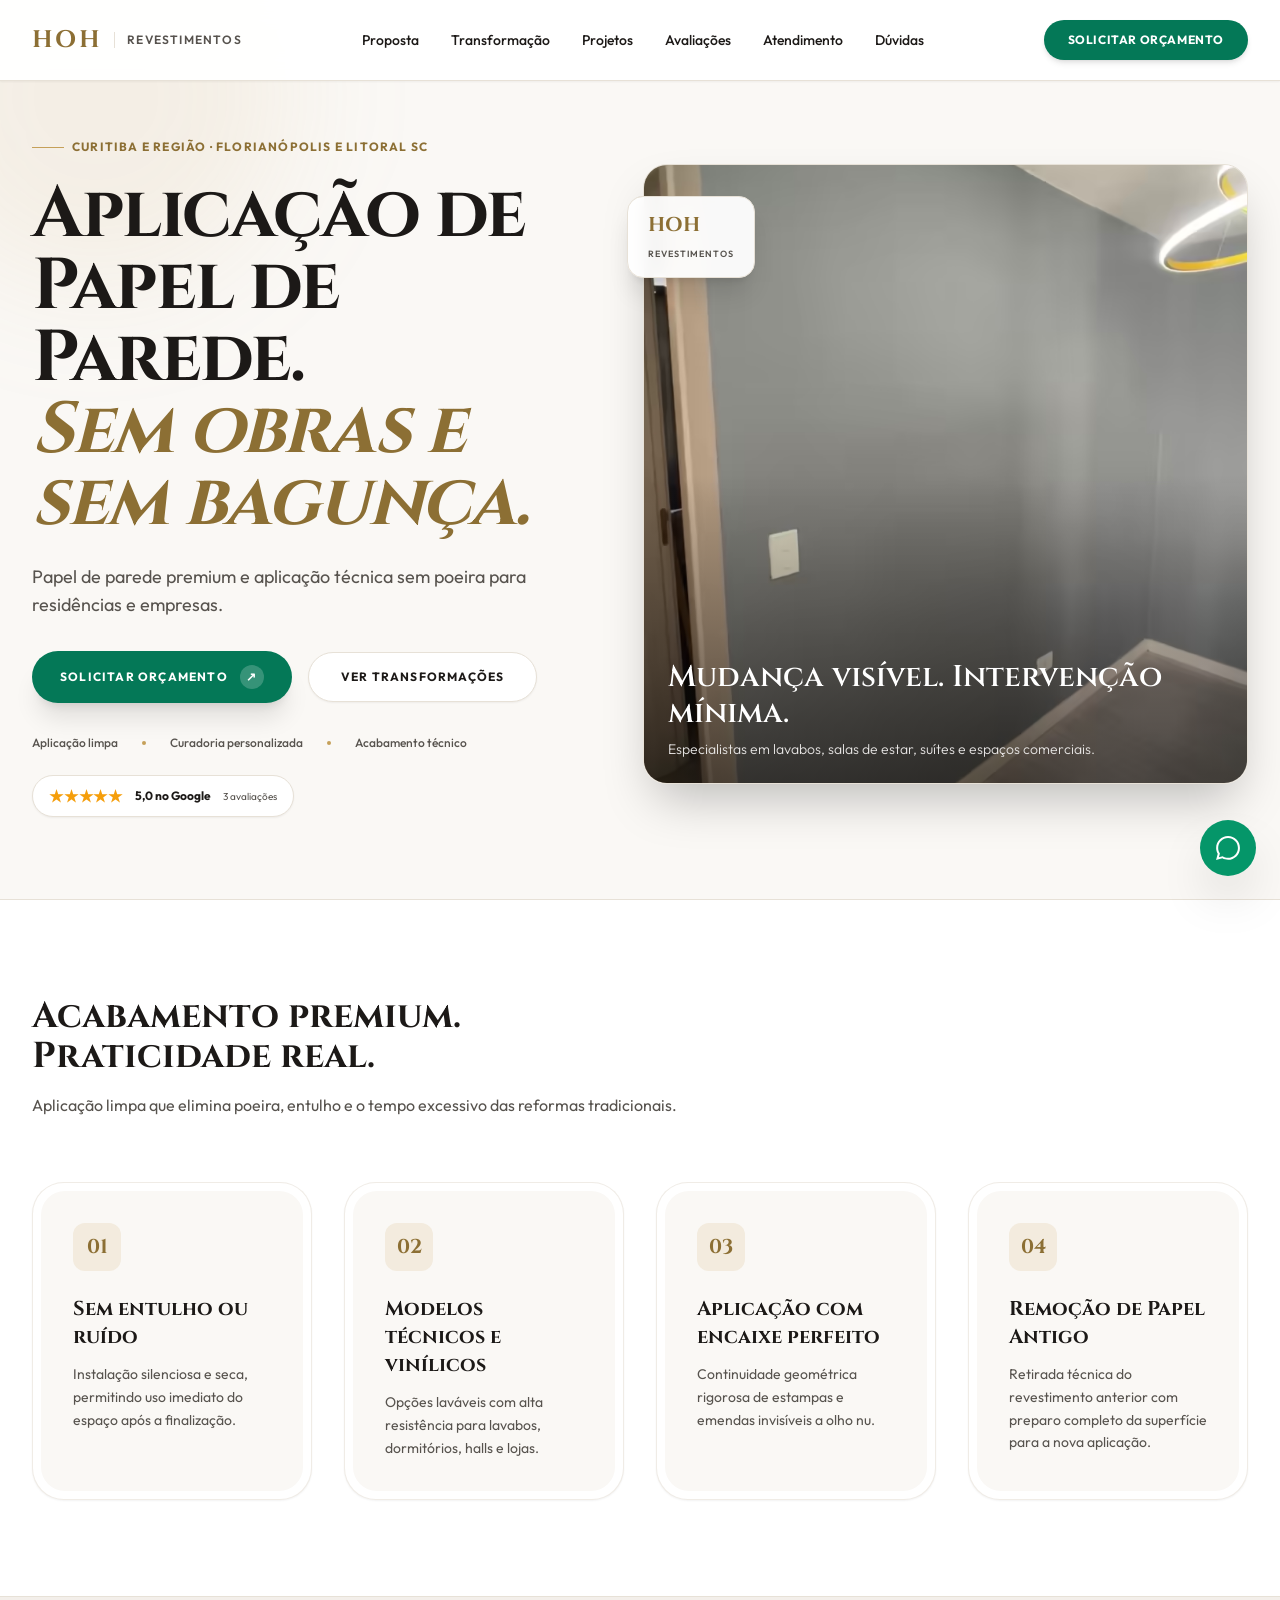
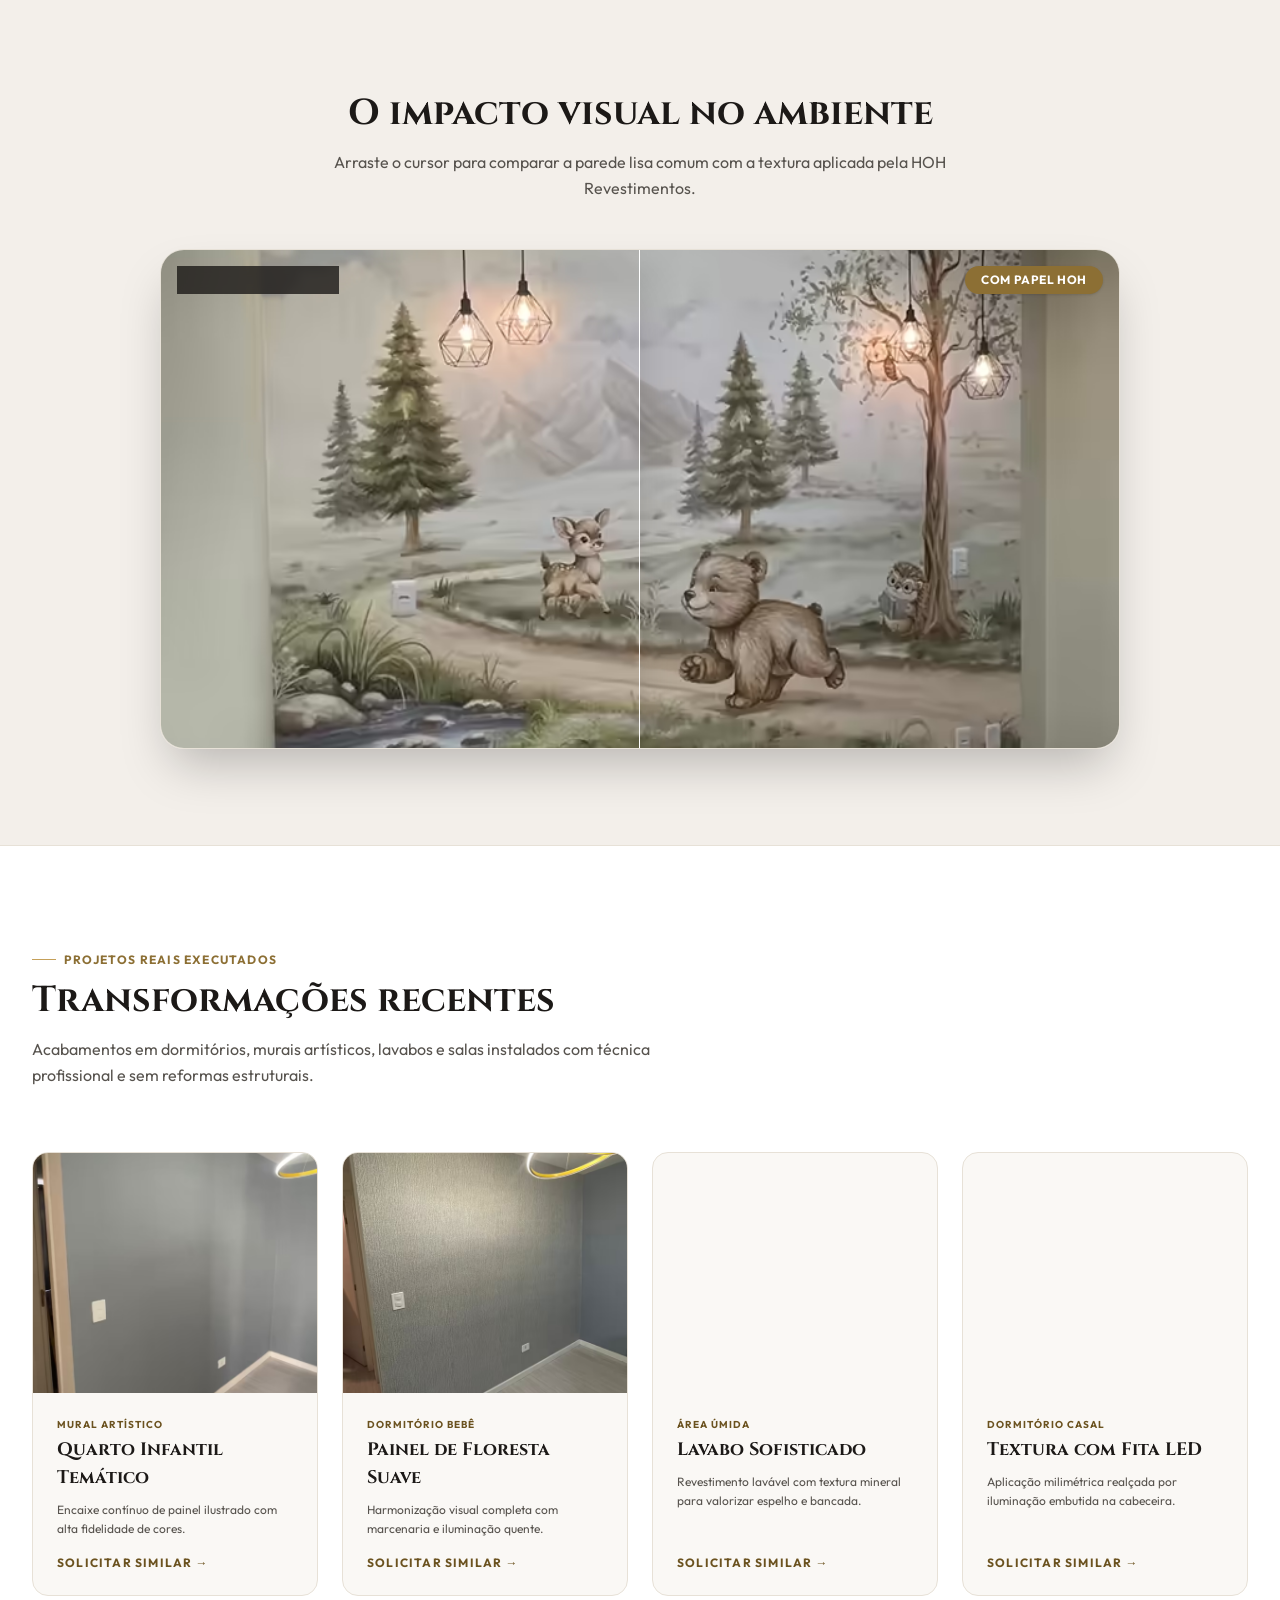
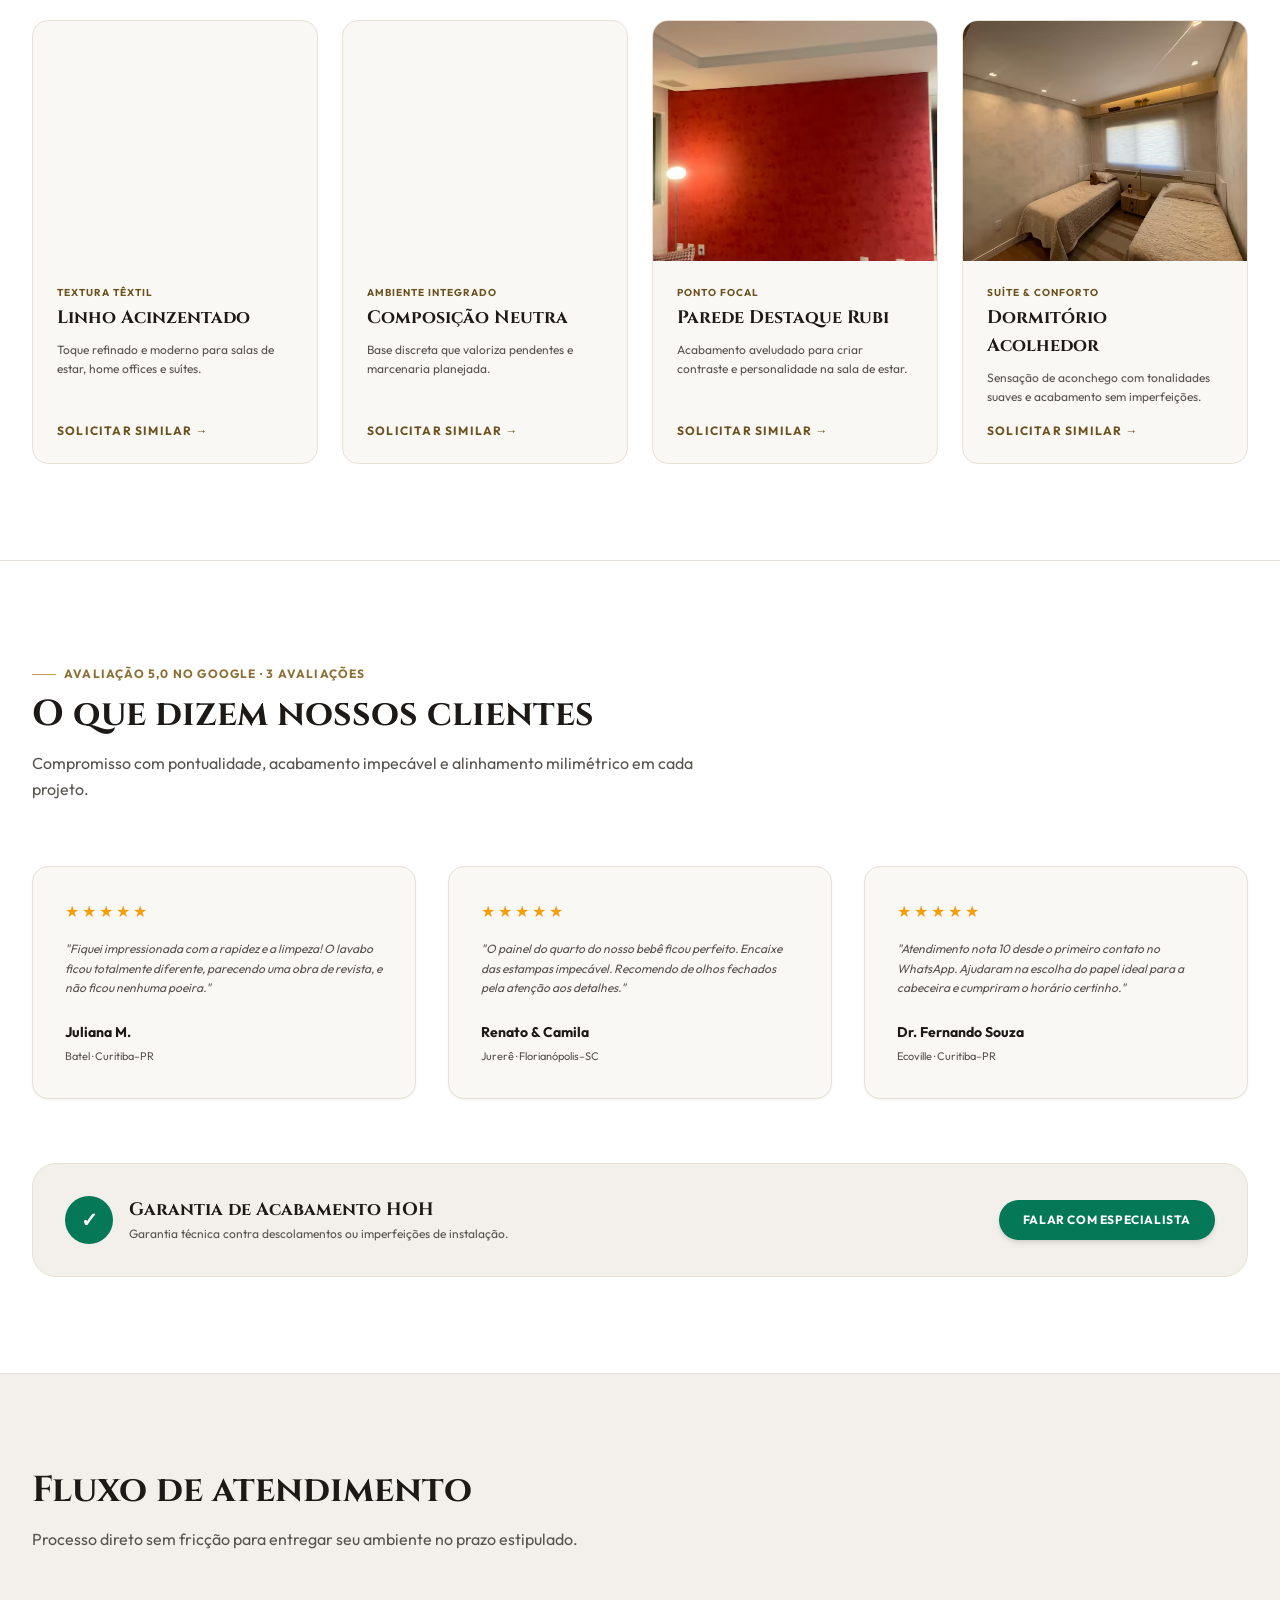
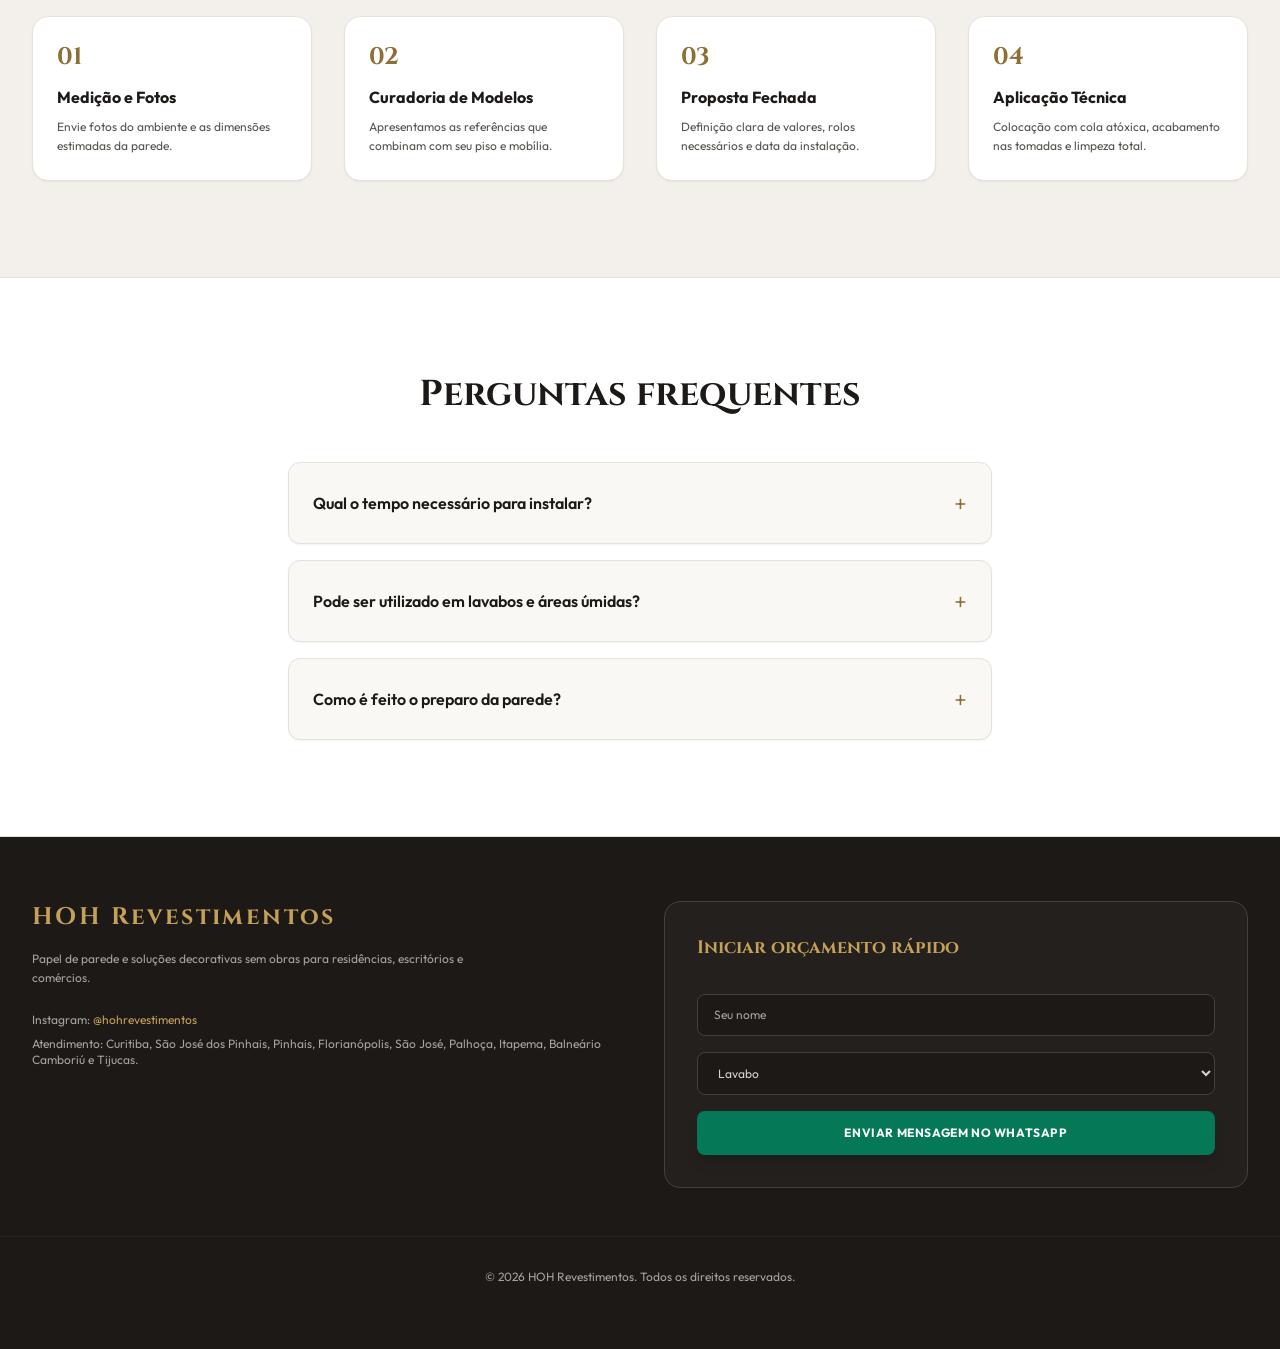
==== commit 9c339f12: "fix(a11y): increase project label contrast" ====
--- a/index.html
+++ b/index.html
@@ -382,7 +382,7 @@
             <img src="assets/images/projects/mural-infantil.avif" alt="Mural artístico infantil instalado pela HOH Revestimentos" class="w-full h-60 object-cover transition-transform duration-500 hover:scale-105" loading="lazy" decoding="async" width="600" height="400">
             <div class="p-6 flex-1 flex flex-col justify-between">
               <div>
-                <span class="text-[10px] uppercase font-bold tracking-widest text-brand-goldDark block mb-1">Mural Artístico</span>
+                <span class="text-[10px] uppercase font-bold tracking-widest text-[#6B521F] block mb-1">Mural Artístico</span>
                 <h3 class="font-display text-lg font-bold text-brand-text mb-2">Quarto Infantil Temático</h3>
                 <p class="text-xs text-brand-muted mb-4 leading-relaxed">Encaixe contínuo de painel ilustrado com alta fidelidade de cores.</p>
               </div>
@@ -396,7 +396,7 @@
             <img src="assets/images/projects/mural-infantil-berco.avif" alt="Mural infantil integrado ao ambiente de berço" class="w-full h-60 object-cover transition-transform duration-500 hover:scale-105" loading="lazy" decoding="async" width="600" height="400">
             <div class="p-6 flex-1 flex flex-col justify-between">
               <div>
-                <span class="text-[10px] uppercase font-bold tracking-widest text-brand-goldDark block mb-1">Dormitório Bebê</span>
+                <span class="text-[10px] uppercase font-bold tracking-widest text-[#6B521F] block mb-1">Dormitório Bebê</span>
                 <h3 class="font-display text-lg font-bold text-brand-text mb-2">Painel de Floresta Suave</h3>
                 <p class="text-xs text-brand-muted mb-4 leading-relaxed">Harmonização visual completa com marcenaria e iluminação quente.</p>
               </div>
@@ -410,7 +410,7 @@
             <img src="assets/images/projects/lavabo-textura.avif" alt="Papel de parede vinílico para lavabo" class="w-full h-60 object-cover transition-transform duration-500 hover:scale-105" loading="lazy" decoding="async" width="600" height="400">
             <div class="p-6 flex-1 flex flex-col justify-between">
               <div>
-                <span class="text-[10px] uppercase font-bold tracking-widest text-brand-goldDark block mb-1">Área Úmida</span>
+                <span class="text-[10px] uppercase font-bold tracking-widest text-[#6B521F] block mb-1">Área Úmida</span>
                 <h3 class="font-display text-lg font-bold text-brand-text mb-2">Lavabo Sofisticado</h3>
                 <p class="text-xs text-brand-muted mb-4 leading-relaxed">Revestimento lavável com textura mineral para valorizar espelho e bancada.</p>
               </div>
@@ -424,7 +424,7 @@
             <img src="assets/images/projects/quarto-textura.avif" alt="Papel de parede com textura e iluminação em quarto" class="w-full h-60 object-cover transition-transform duration-500 hover:scale-105" loading="lazy" decoding="async" width="600" height="400">
             <div class="p-6 flex-1 flex flex-col justify-between">
               <div>
-                <span class="text-[10px] uppercase font-bold tracking-widest text-brand-goldDark block mb-1">Dormitório Casal</span>
+                <span class="text-[10px] uppercase font-bold tracking-widest text-[#6B521F] block mb-1">Dormitório Casal</span>
                 <h3 class="font-display text-lg font-bold text-brand-text mb-2">Textura com Fita LED</h3>
                 <p class="text-xs text-brand-muted mb-4 leading-relaxed">Aplicação milimétrica realçada por iluminação embutida na cabeceira.</p>
               </div>
@@ -438,7 +438,7 @@
             <img src="assets/images/projects/textura-cinza.avif" alt="Revestimento de parede cinza com textura têxtil" class="w-full h-60 object-cover transition-transform duration-500 hover:scale-105" loading="lazy" decoding="async" width="600" height="400">
             <div class="p-6 flex-1 flex flex-col justify-between">
               <div>
-                <span class="text-[10px] uppercase font-bold tracking-widest text-brand-goldDark block mb-1">Textura Têxtil</span>
+                <span class="text-[10px] uppercase font-bold tracking-widest text-[#6B521F] block mb-1">Textura Têxtil</span>
                 <h3 class="font-display text-lg font-bold text-brand-text mb-2">Linho Acinzentado</h3>
                 <p class="text-xs text-brand-muted mb-4 leading-relaxed">Toque refinado e moderno para salas de estar, home offices e suítes.</p>
               </div>
@@ -452,7 +452,7 @@
             <img src="assets/images/projects/quarto-iluminado.avif" alt="Quarto contemporâneo com papel de parede neutro" class="w-full h-60 object-cover transition-transform duration-500 hover:scale-105" loading="lazy" decoding="async" width="600" height="400">
             <div class="p-6 flex-1 flex flex-col justify-between">
               <div>
-                <span class="text-[10px] uppercase font-bold tracking-widest text-brand-goldDark block mb-1">Ambiente Integrado</span>
+                <span class="text-[10px] uppercase font-bold tracking-widest text-[#6B521F] block mb-1">Ambiente Integrado</span>
                 <h3 class="font-display text-lg font-bold text-brand-text mb-2">Composição Neutra</h3>
                 <p class="text-xs text-brand-muted mb-4 leading-relaxed">Base discreta que valoriza pendentes e marcenaria planejada.</p>
               </div>
@@ -466,7 +466,7 @@
             <img src="assets/images/projects/parede-vermelha.avif" alt="Parede com acabamento decorativo aveludado vermelho" class="w-full h-60 object-cover transition-transform duration-500 hover:scale-105" loading="lazy" decoding="async" width="600" height="400">
             <div class="p-6 flex-1 flex flex-col justify-between">
               <div>
-                <span class="text-[10px] uppercase font-bold tracking-widest text-brand-goldDark block mb-1">Ponto Focal</span>
+                <span class="text-[10px] uppercase font-bold tracking-widest text-[#6B521F] block mb-1">Ponto Focal</span>
                 <h3 class="font-display text-lg font-bold text-brand-text mb-2">Parede Destaque Rubi</h3>
                 <p class="text-xs text-brand-muted mb-4 leading-relaxed">Acabamento aveludado para criar contraste e personalidade na sala de estar.</p>
               </div>
@@ -480,7 +480,7 @@
             <img src="assets/images/projects/quarto-neutro.avif" alt="Suíte com cabeceira e papel de parede elegante" class="w-full h-60 object-cover transition-transform duration-500 hover:scale-105" loading="lazy" decoding="async" width="600" height="400">
             <div class="p-6 flex-1 flex flex-col justify-between">
               <div>
-                <span class="text-[10px] uppercase font-bold tracking-widest text-brand-goldDark block mb-1">Suíte & Conforto</span>
+                <span class="text-[10px] uppercase font-bold tracking-widest text-[#6B521F] block mb-1">Suíte & Conforto</span>
                 <h3 class="font-display text-lg font-bold text-brand-text mb-2">Dormitório Acolhedor</h3>
                 <p class="text-xs text-brand-muted mb-4 leading-relaxed">Sensação de aconchego com tonalidades suaves e acabamento sem imperfeições.</p>
               </div>
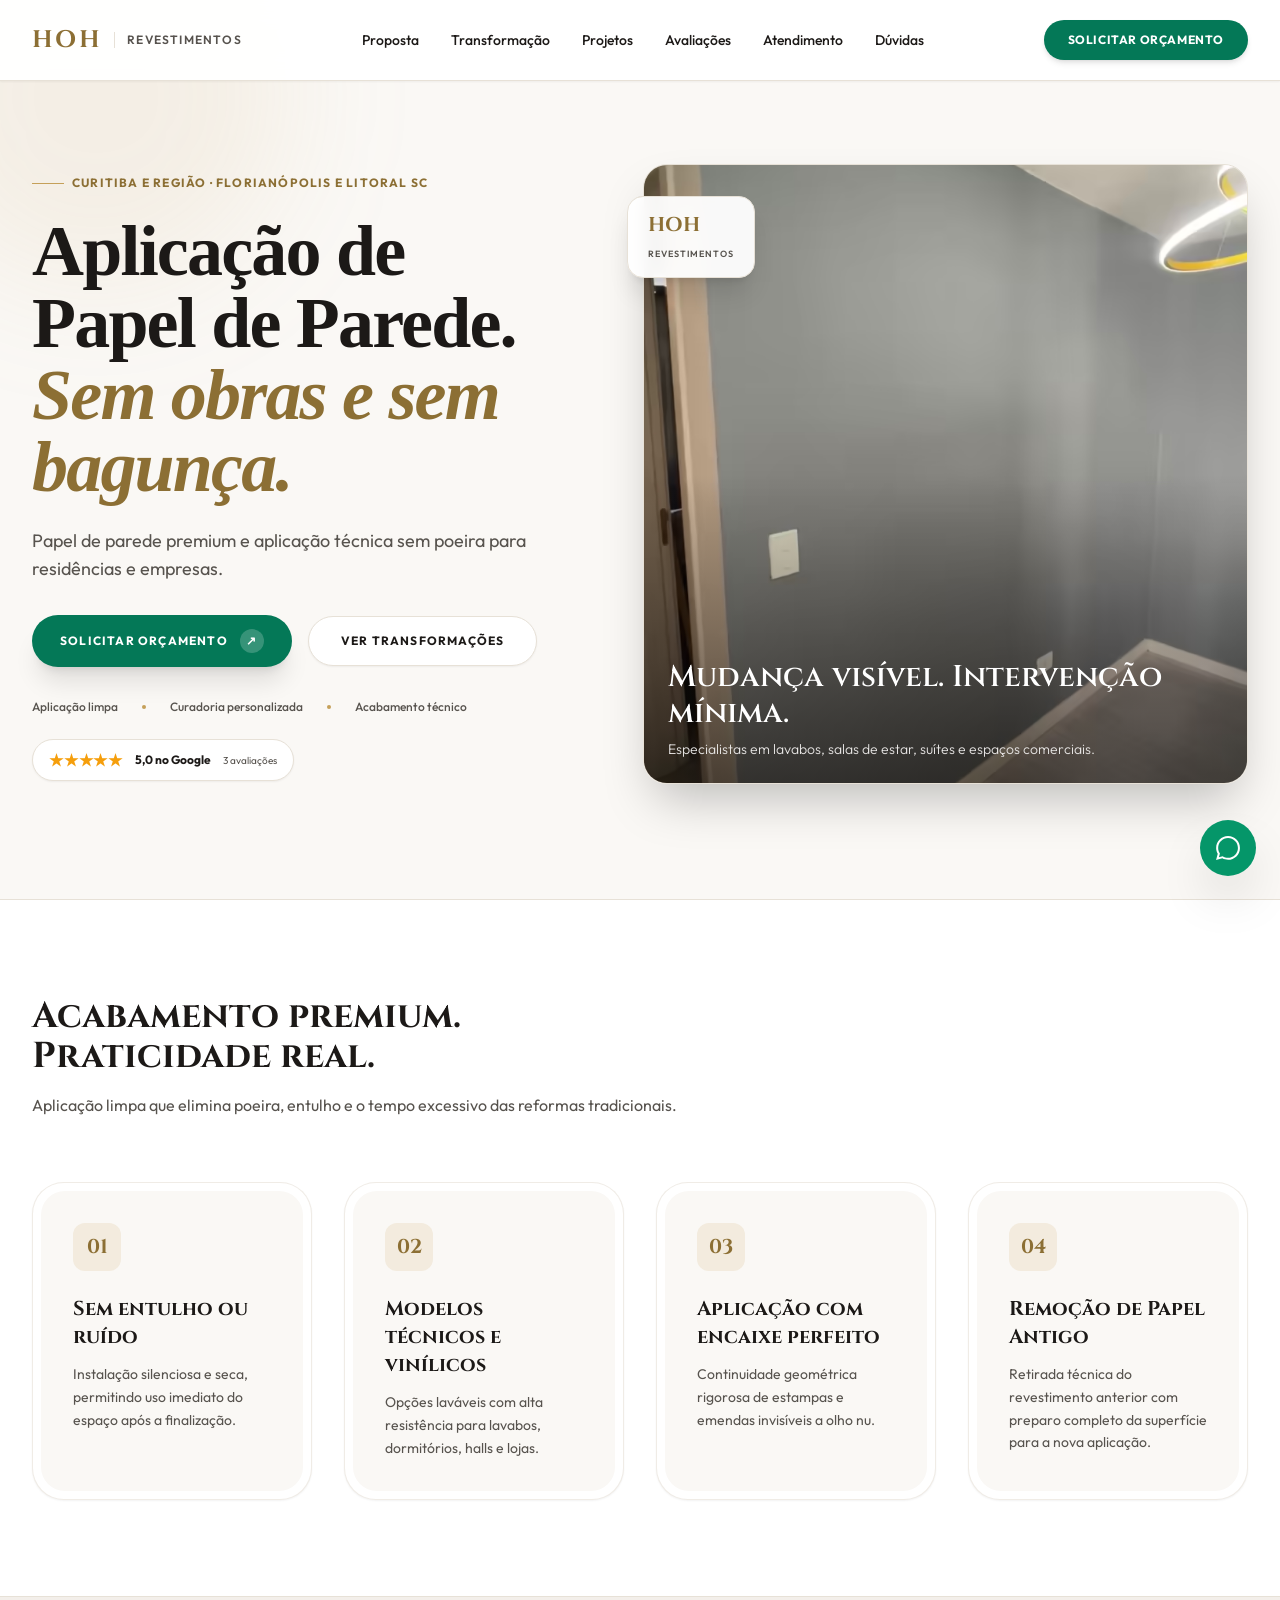
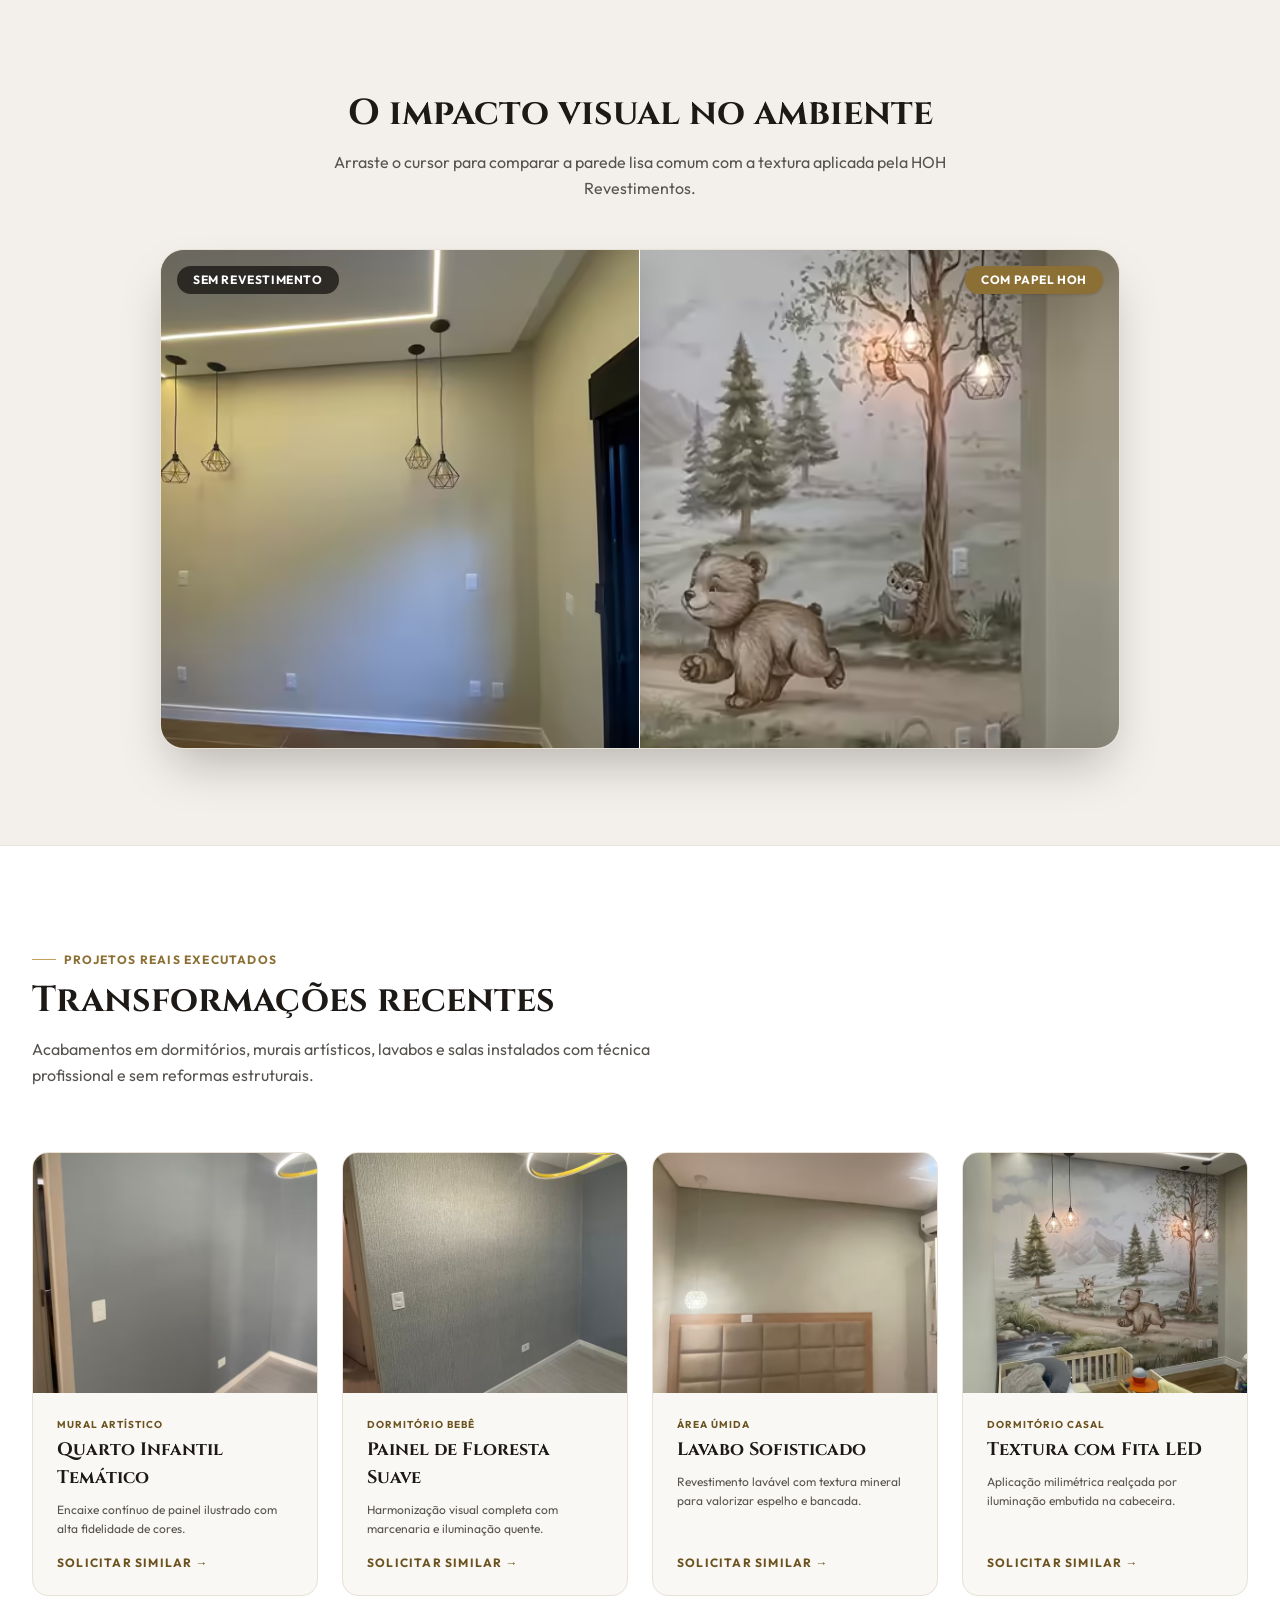
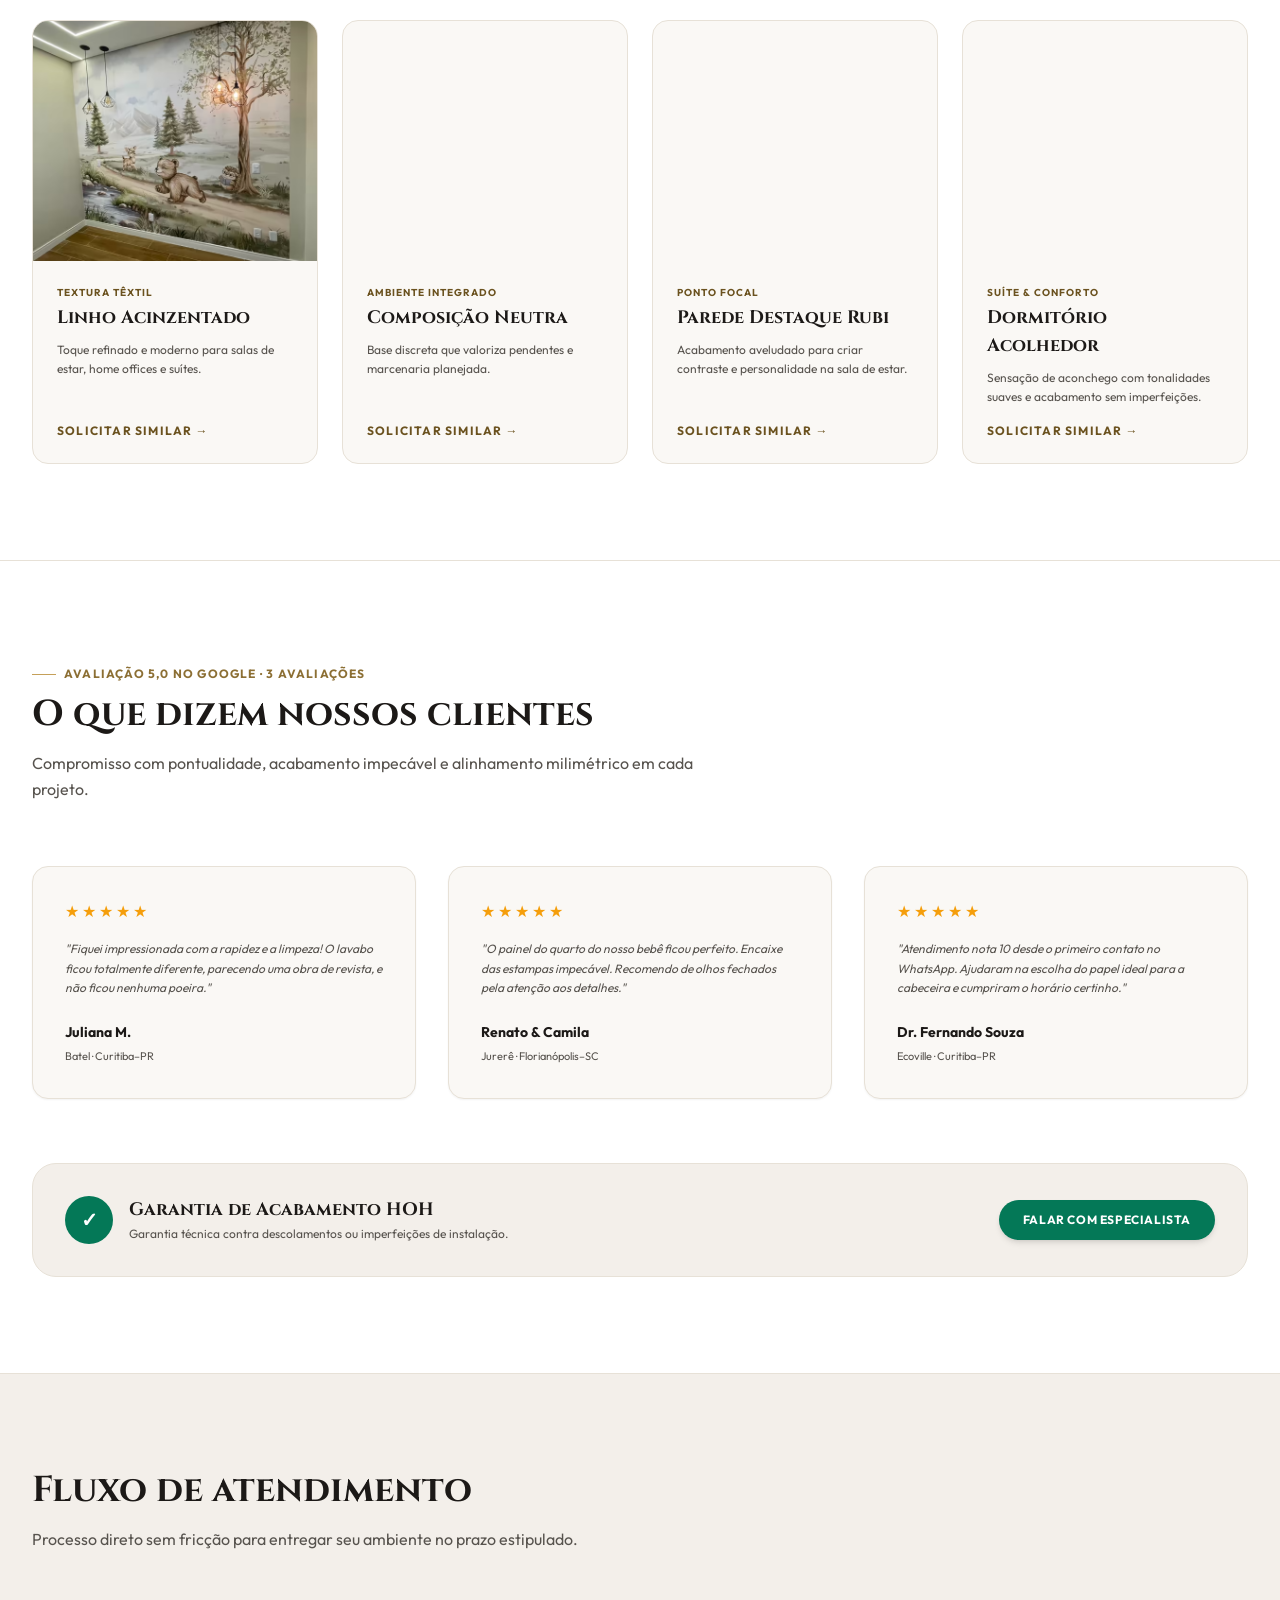
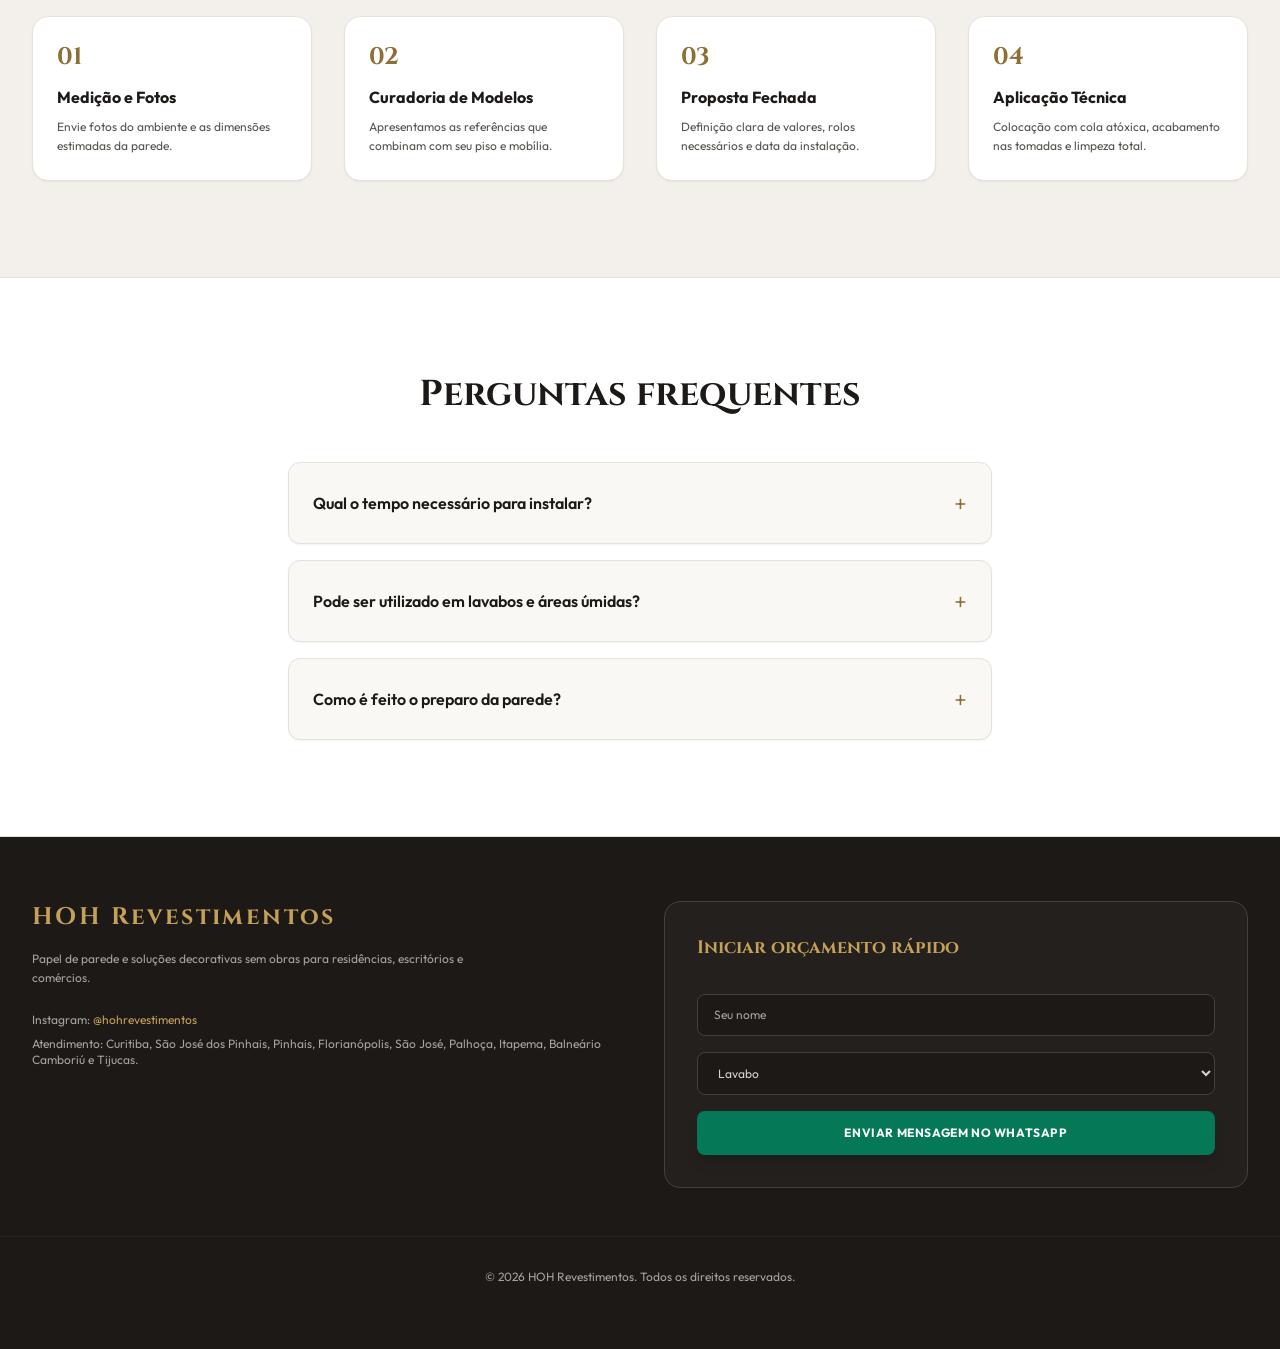
==== commit 03d3bf38: "perf: render hero heading with system font" ====
--- a/index.html
+++ b/index.html
@@ -246,7 +246,7 @@
               <span class="w-8 h-px bg-brand-gold"></span>
               Curitiba e Região · Florianópolis e Litoral SC
             </div>
-            <h1 class="font-display text-4xl sm:text-6xl lg:text-7xl font-bold tracking-tight text-brand-text leading-[1.05] mb-6">
+            <h1 class="text-4xl sm:text-6xl lg:text-7xl font-bold tracking-tight text-brand-text leading-[1.05] mb-6" style="font-family: Georgia, 'Times New Roman', serif;">
               Aplicação de Papel de Parede. <br class="hidden sm:inline"><span class="text-brand-goldDark italic">Sem obras e sem bagunça.</span>
             </h1>
             <p class="text-base sm:text-lg text-brand-muted font-normal max-w-xl mx-auto lg:mx-0 mb-8 leading-relaxed">
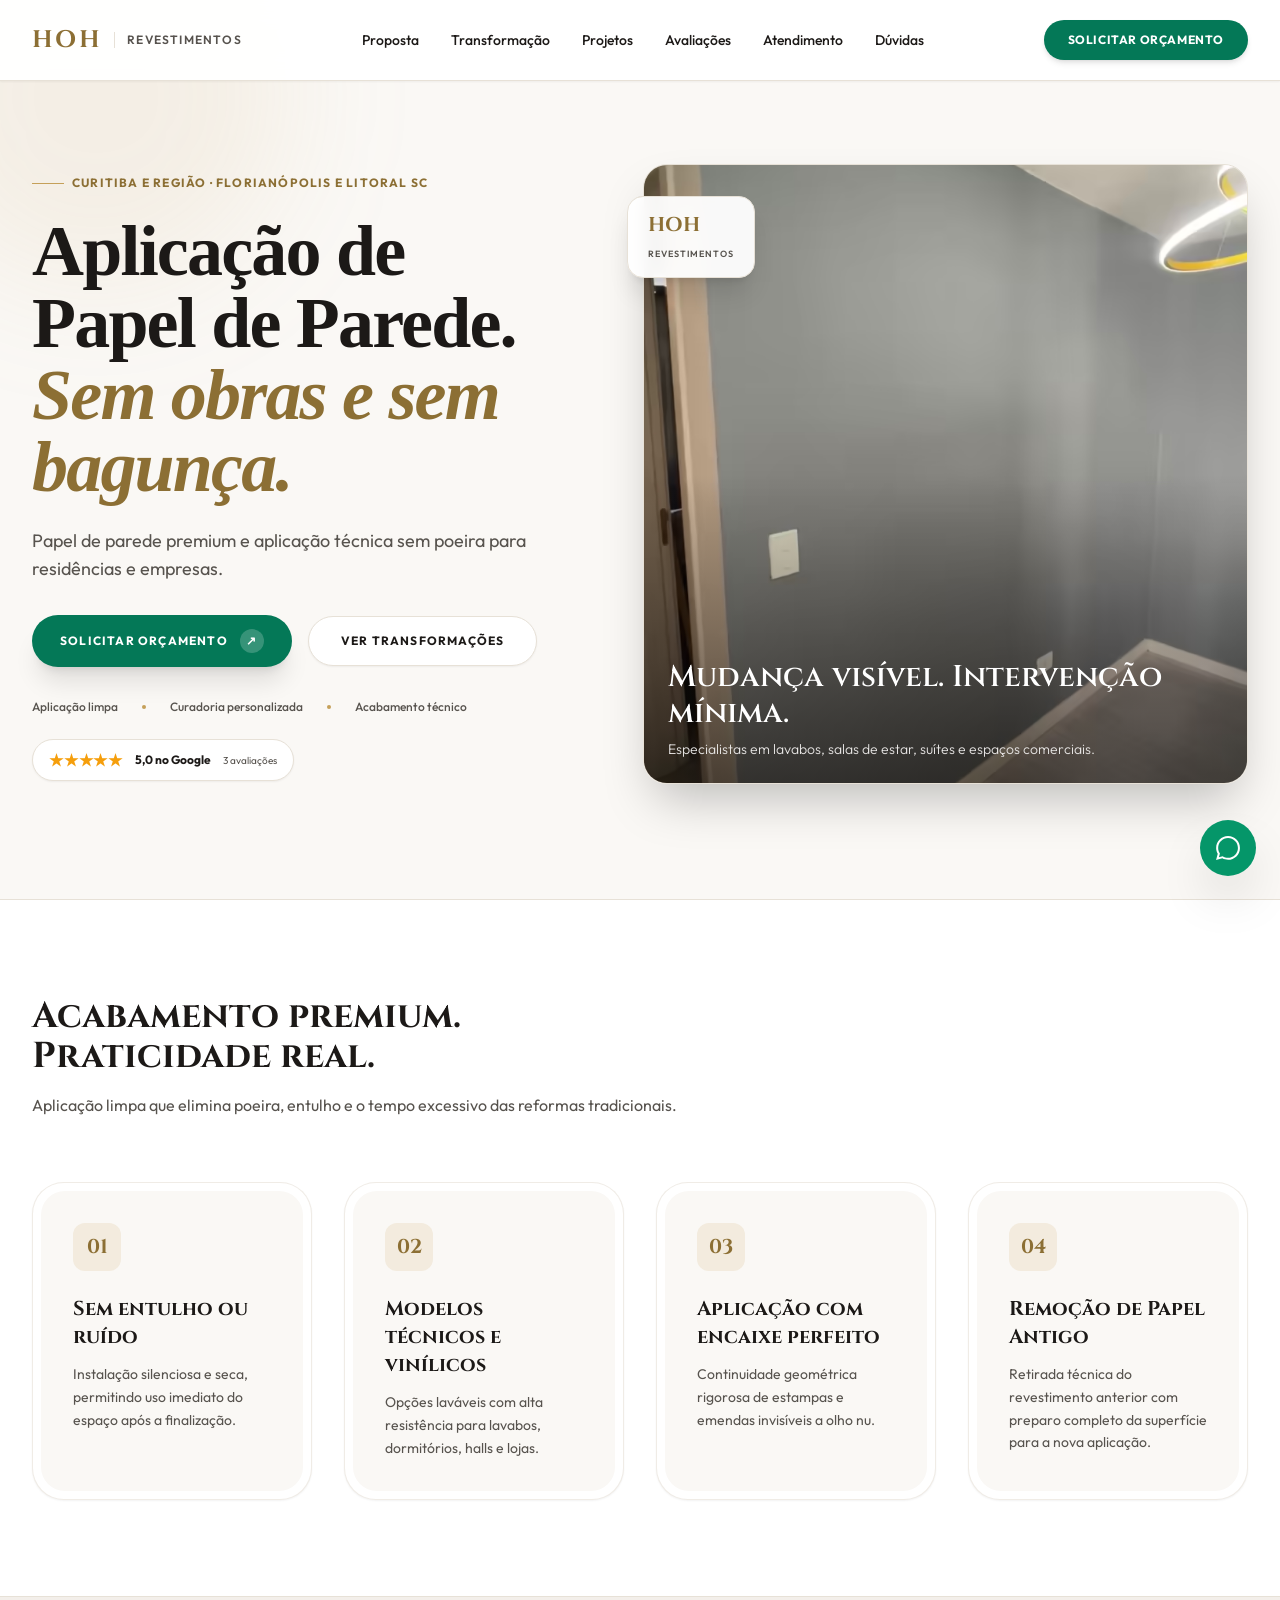
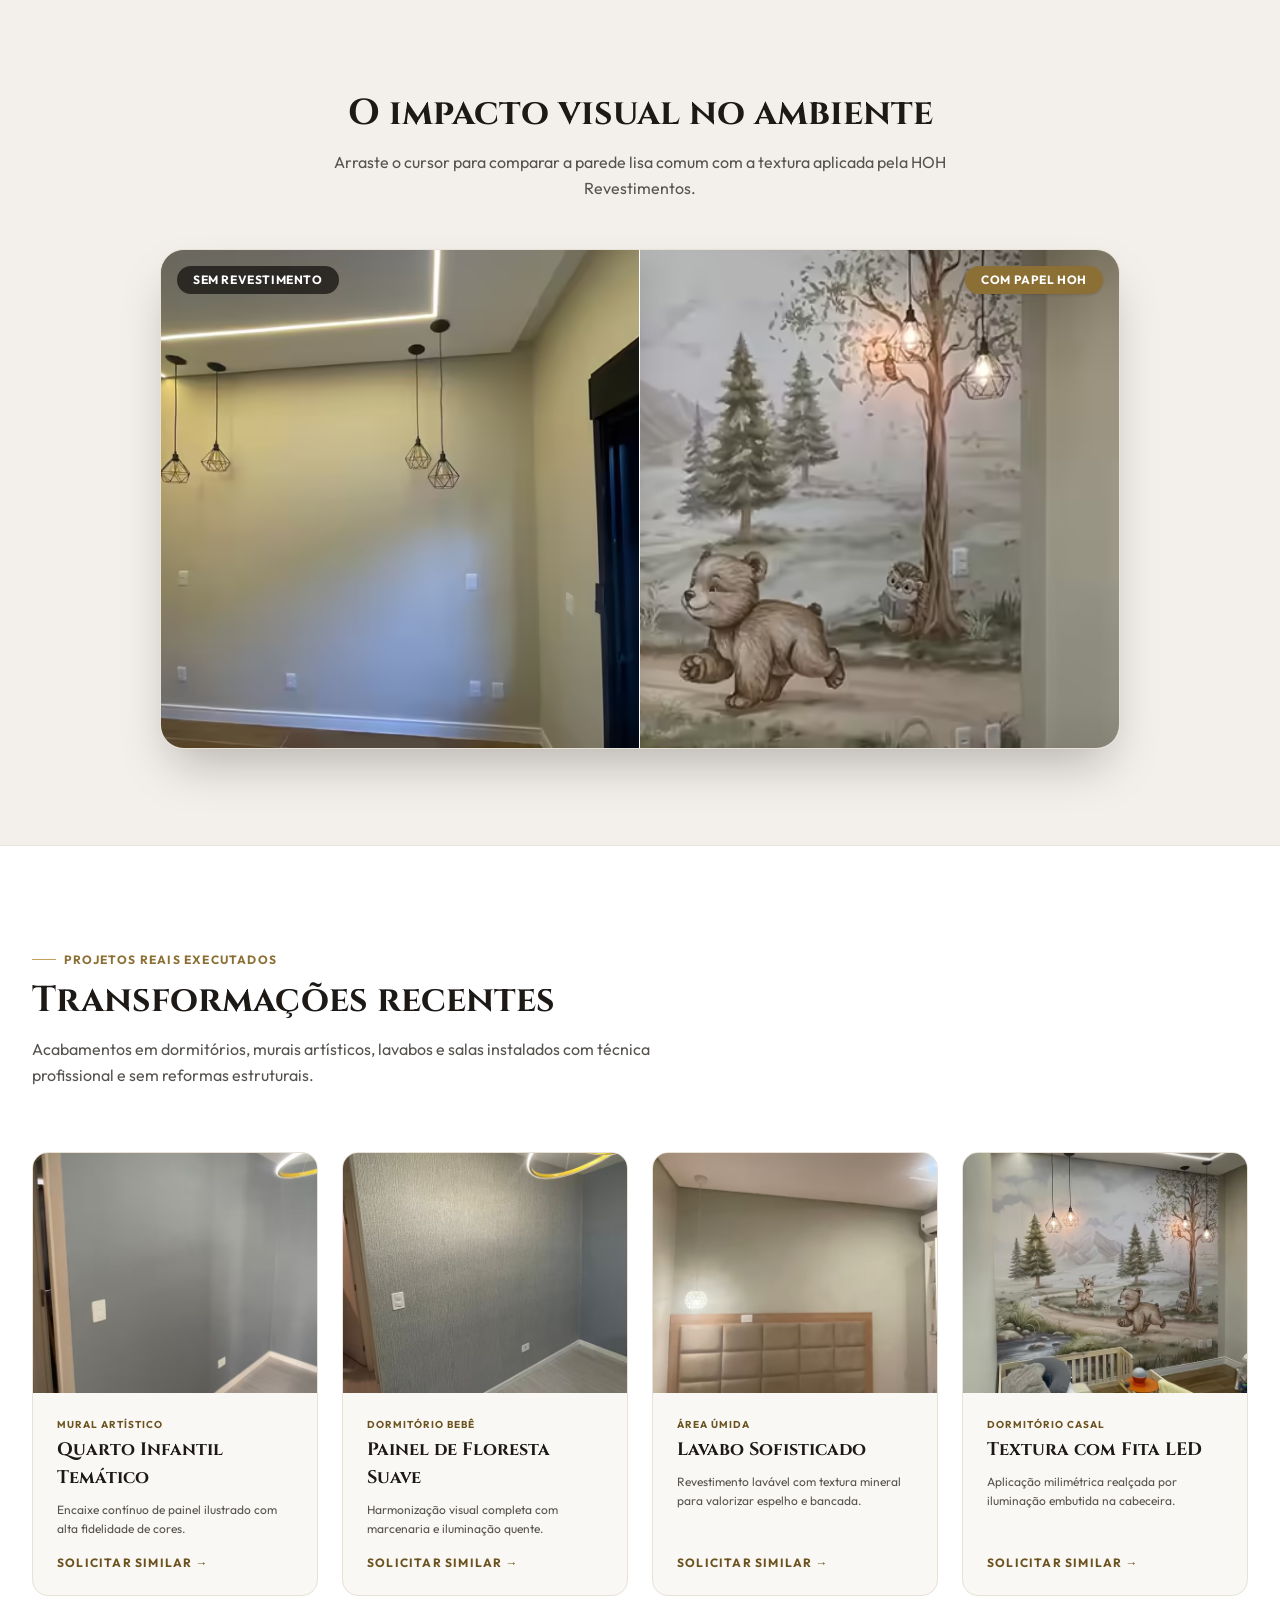
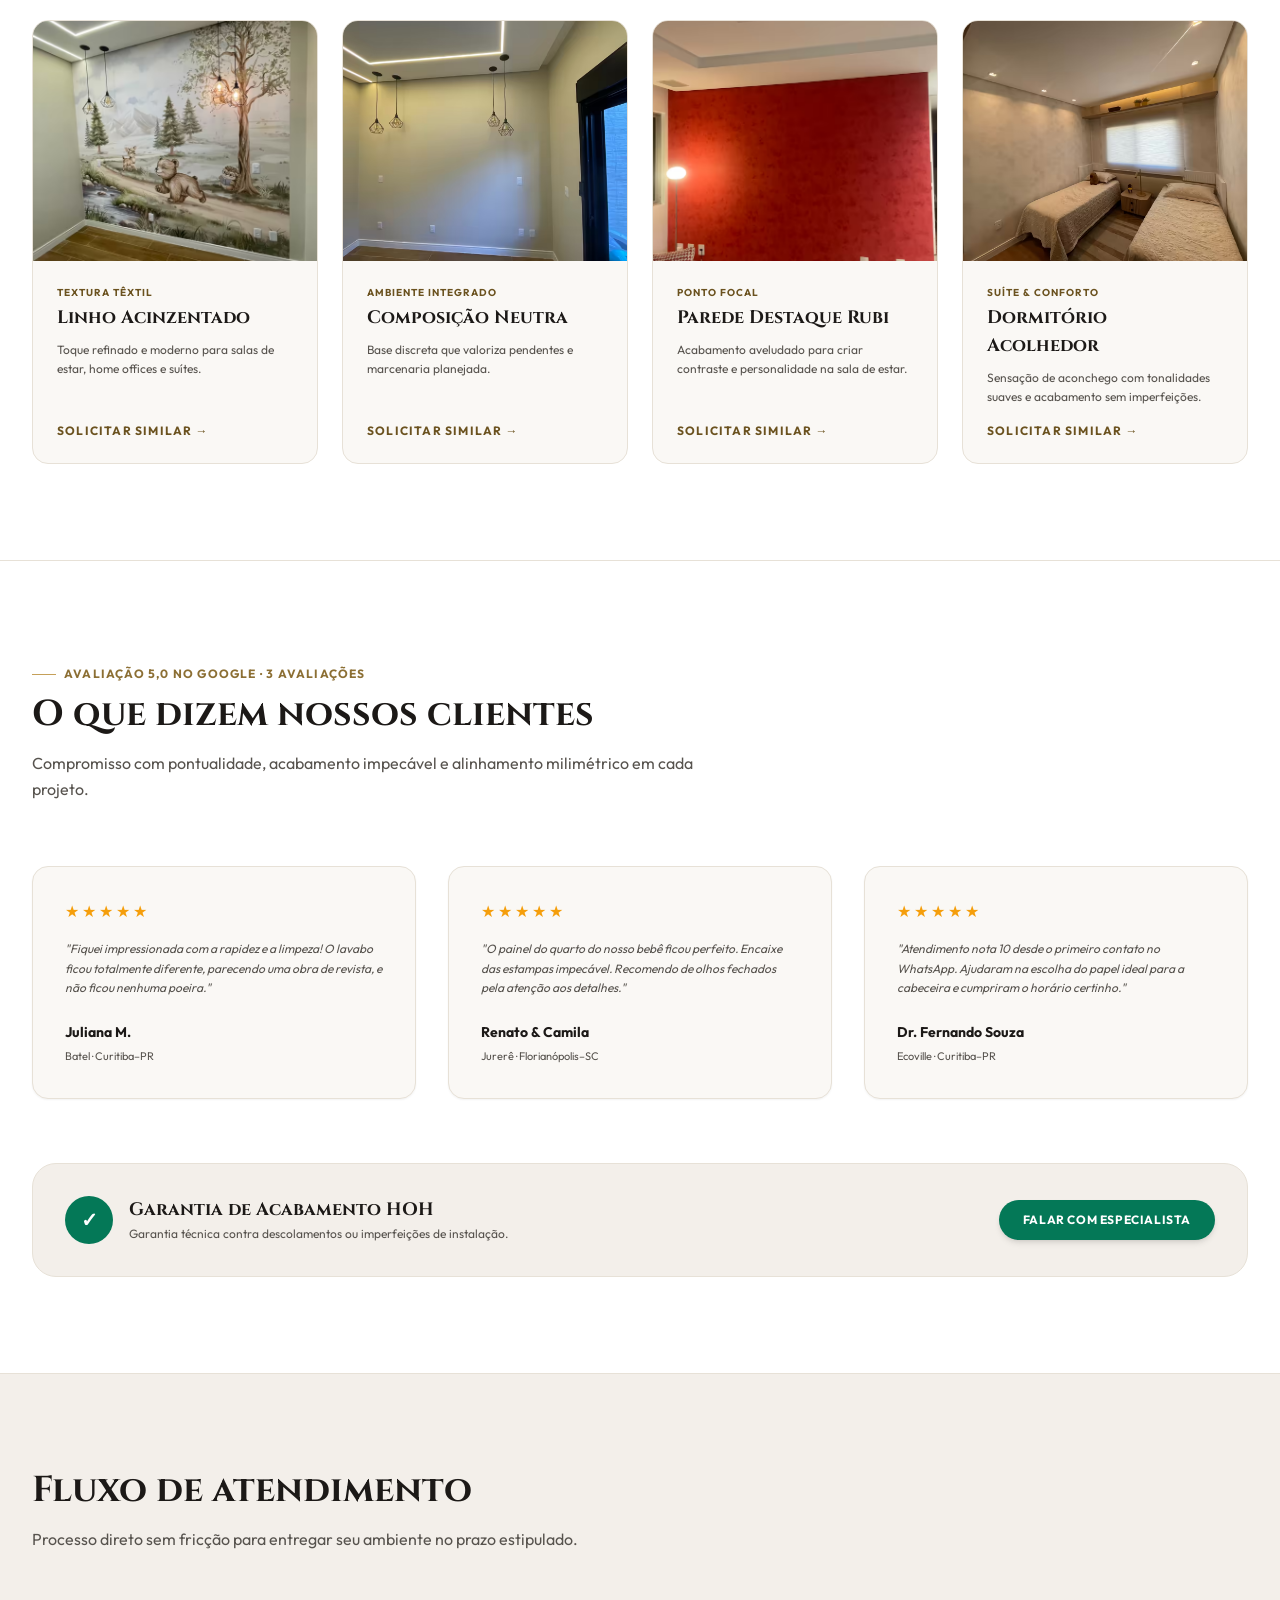
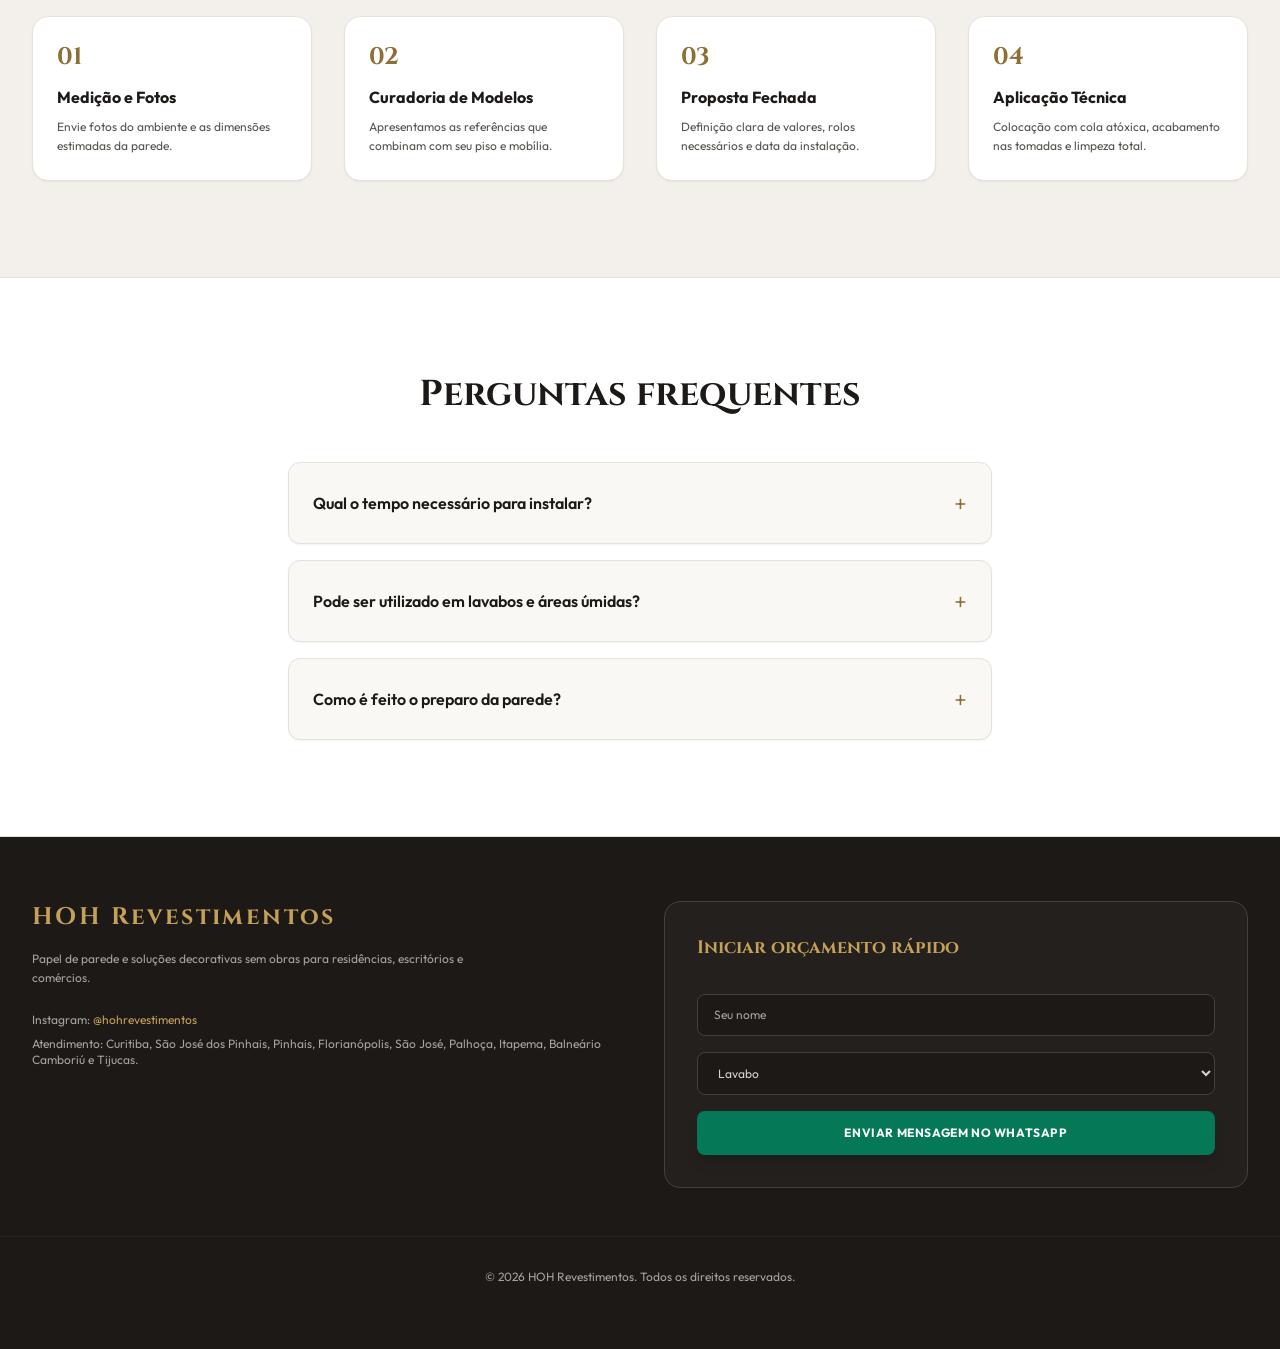
==== commit d4cd28b0: "perf(index): replace supabase SDK with native fetch, remove 53KiB JS" ====
(no text change in the page or its own stylesheets)
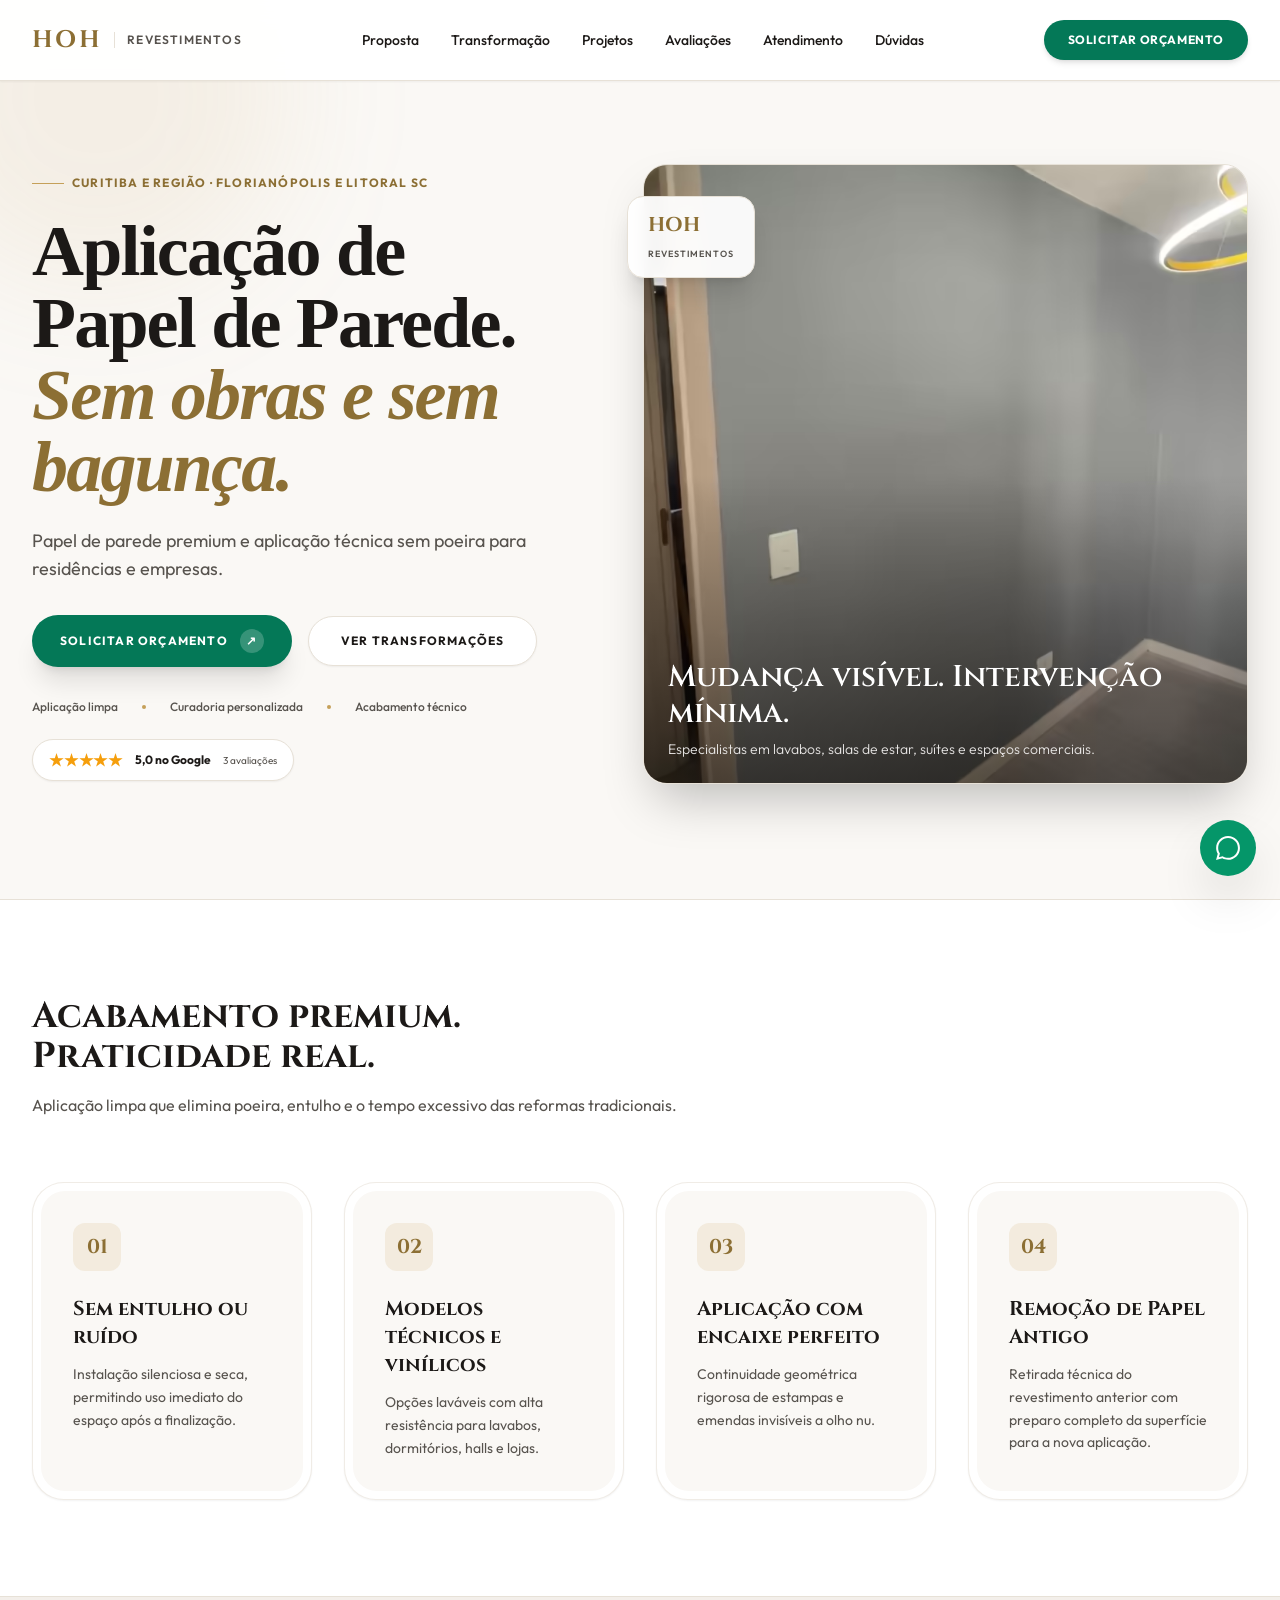
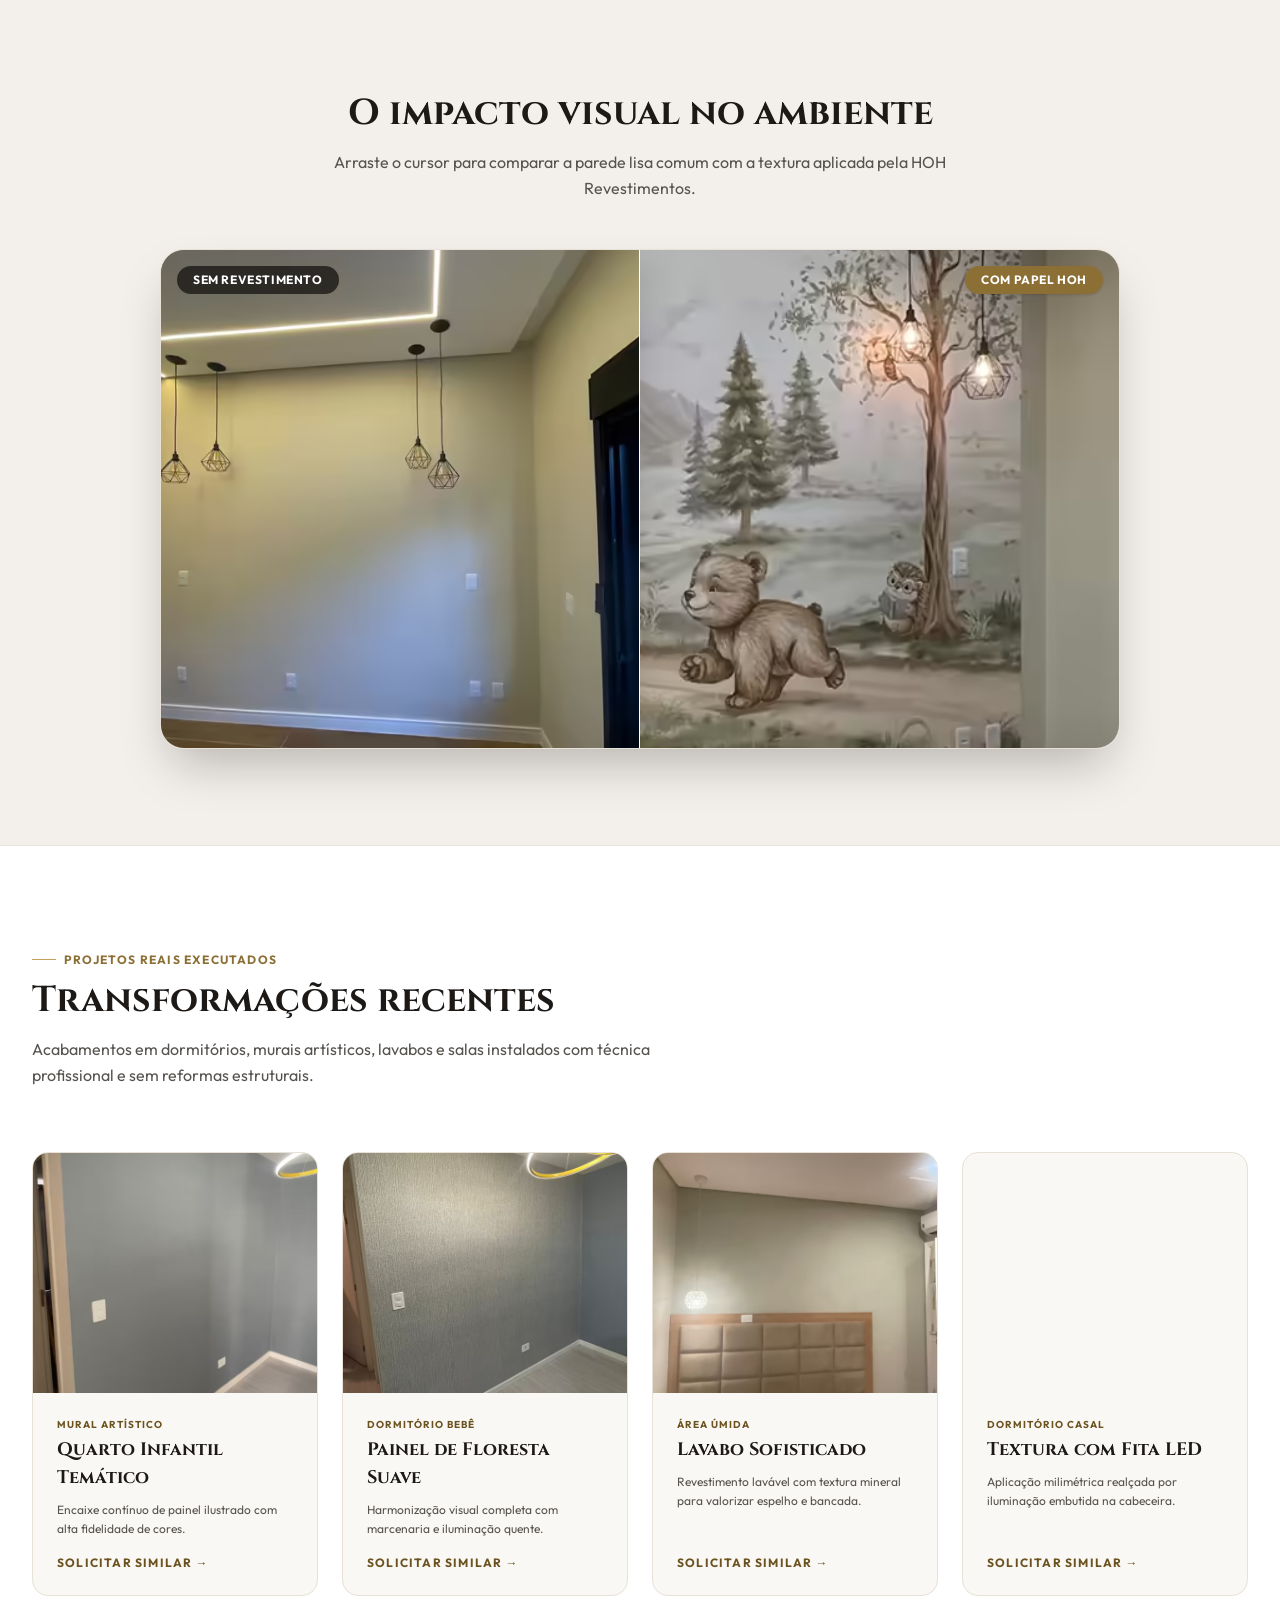
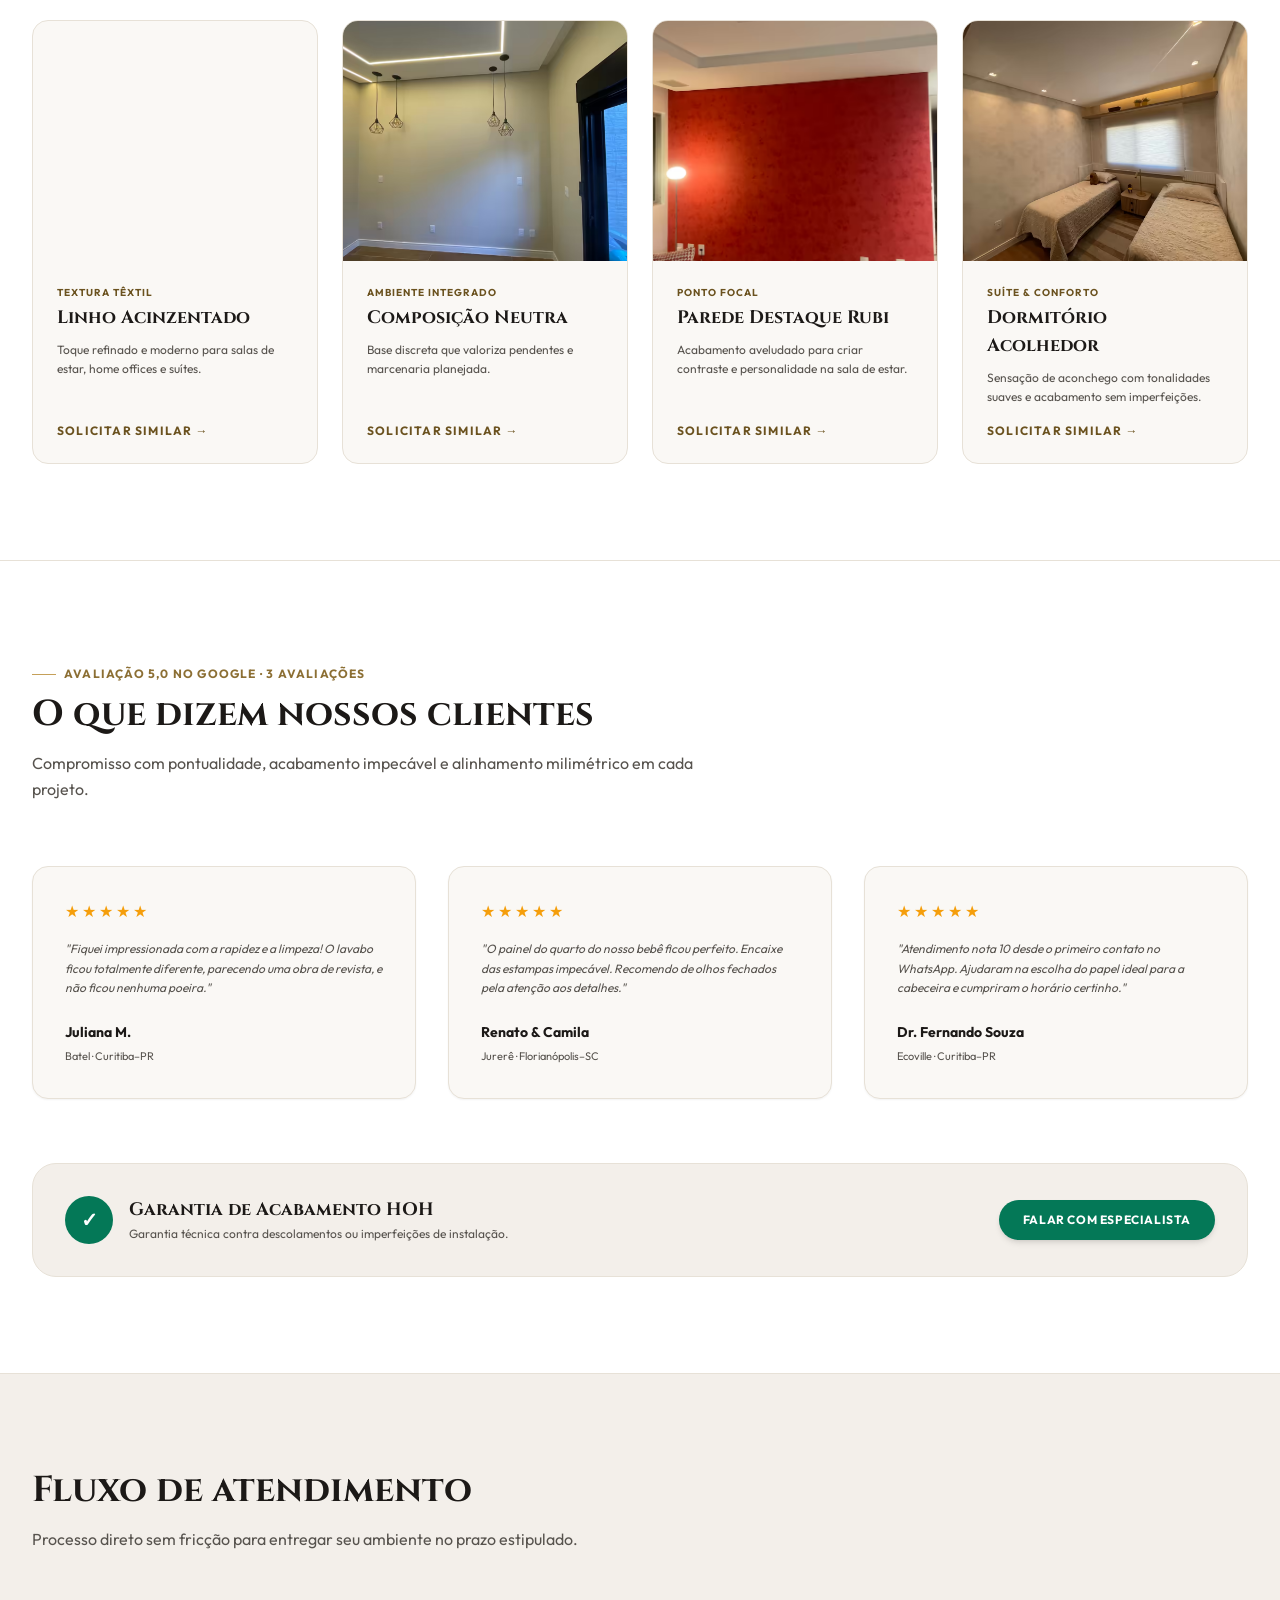
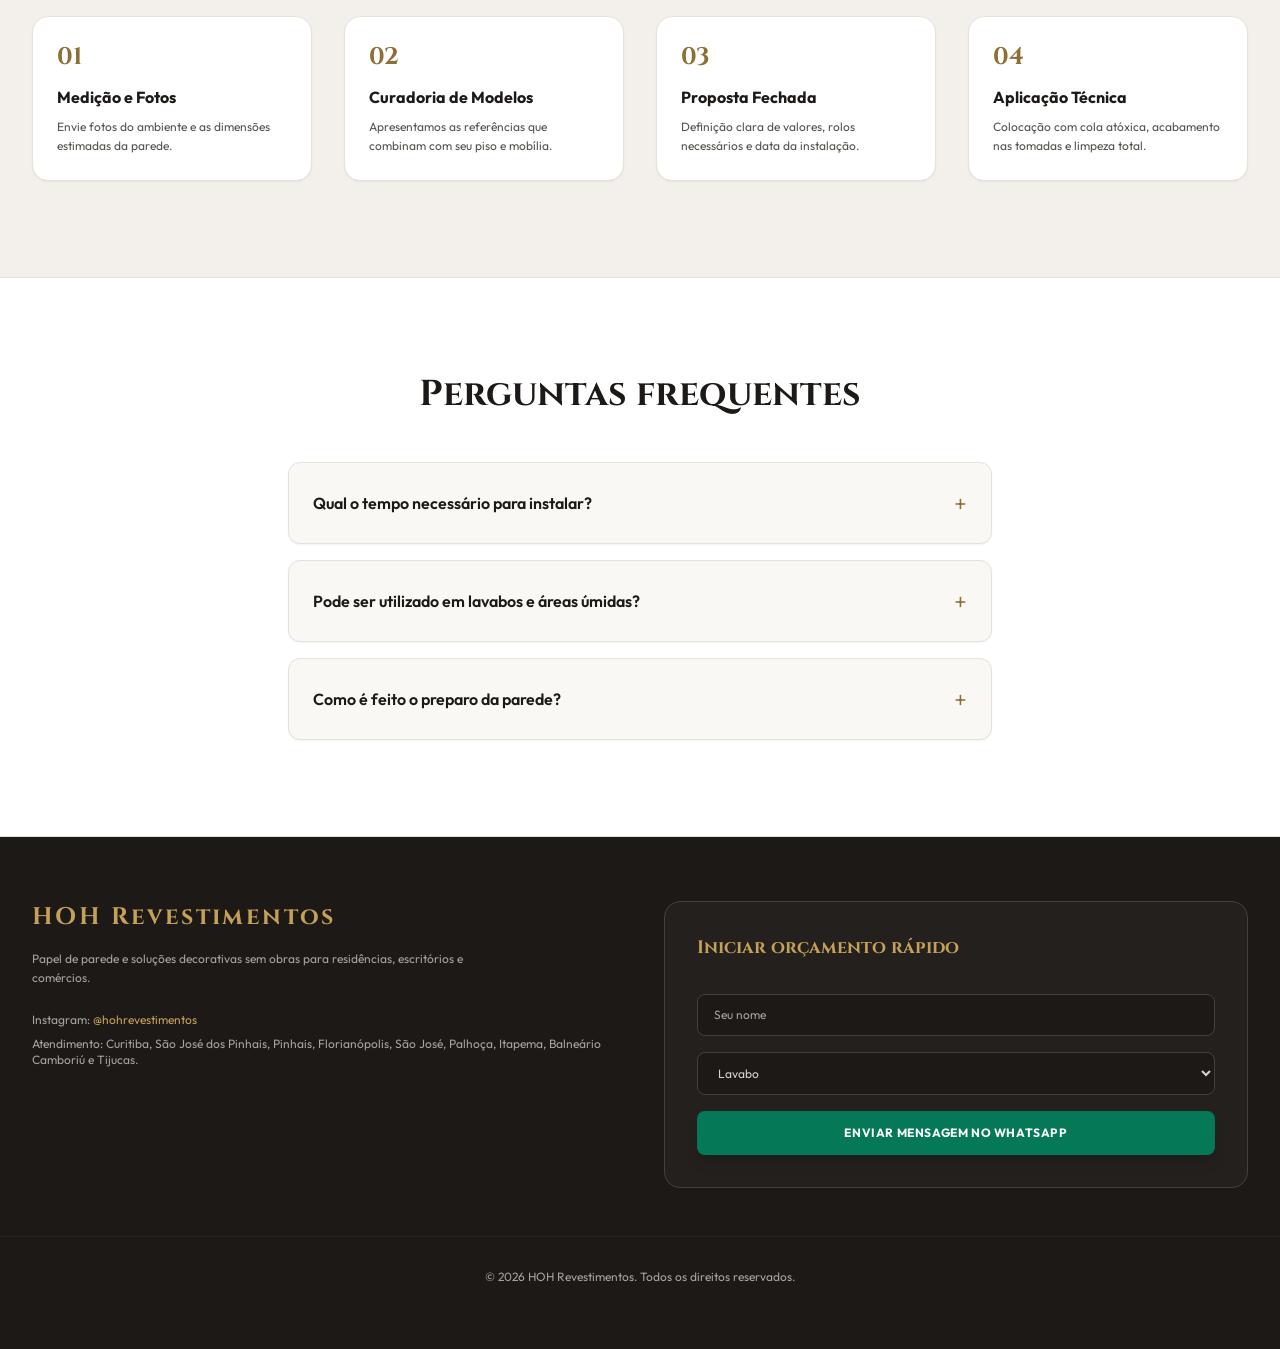
==== commit 0da3eb49: "perf(a11y): add fetchpriority to slider, aria-live to admin status, expand gitignore" ====
--- a/index.html
+++ b/index.html
@@ -351,7 +351,7 @@
         </div>
 
         <div class="relative w-full h-[360px] sm:h-[500px] rounded-3xl overflow-hidden border border-brand-border shadow-2xl select-none" id="sliderContainer">
-          <img src="assets/images/with-wallpaper-768.avif" alt="Ambiente decorado com papel de parede HOH" class="absolute inset-0 w-full h-full object-cover" loading="lazy" decoding="async" width="768" height="512">
+          <img src="assets/images/with-wallpaper-768.avif" alt="Ambiente decorado com papel de parede HOH" class="absolute inset-0 w-full h-full object-cover" loading="eager" fetchpriority="high" decoding="async" width="768" height="512">
           <span class="absolute top-4 right-4 bg-brand-goldDark text-white font-bold text-xs px-4 py-1.5 rounded-full uppercase tracking-wider shadow">Com papel HOH</span>
 
           <div id="sliderBefore" class="absolute inset-0 w-1/2 overflow-hidden border-r border-white shadow-2xl">
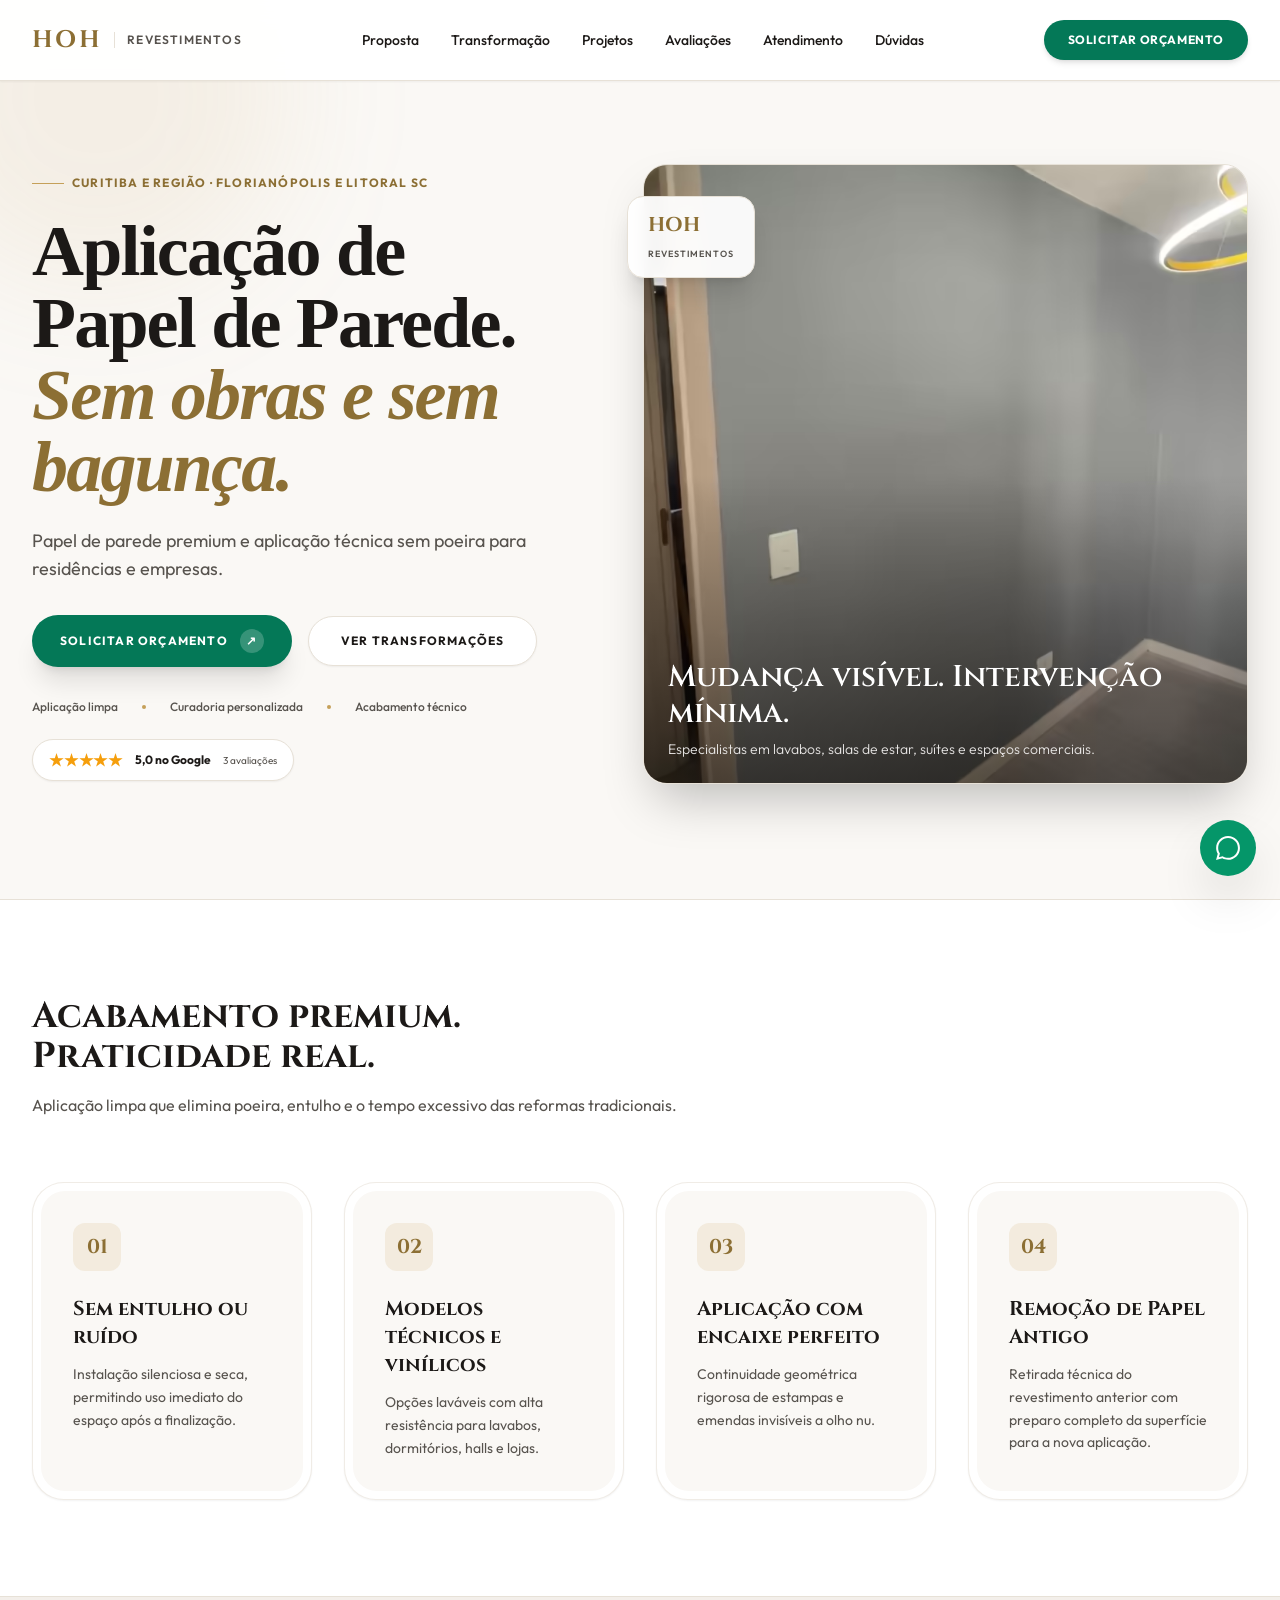
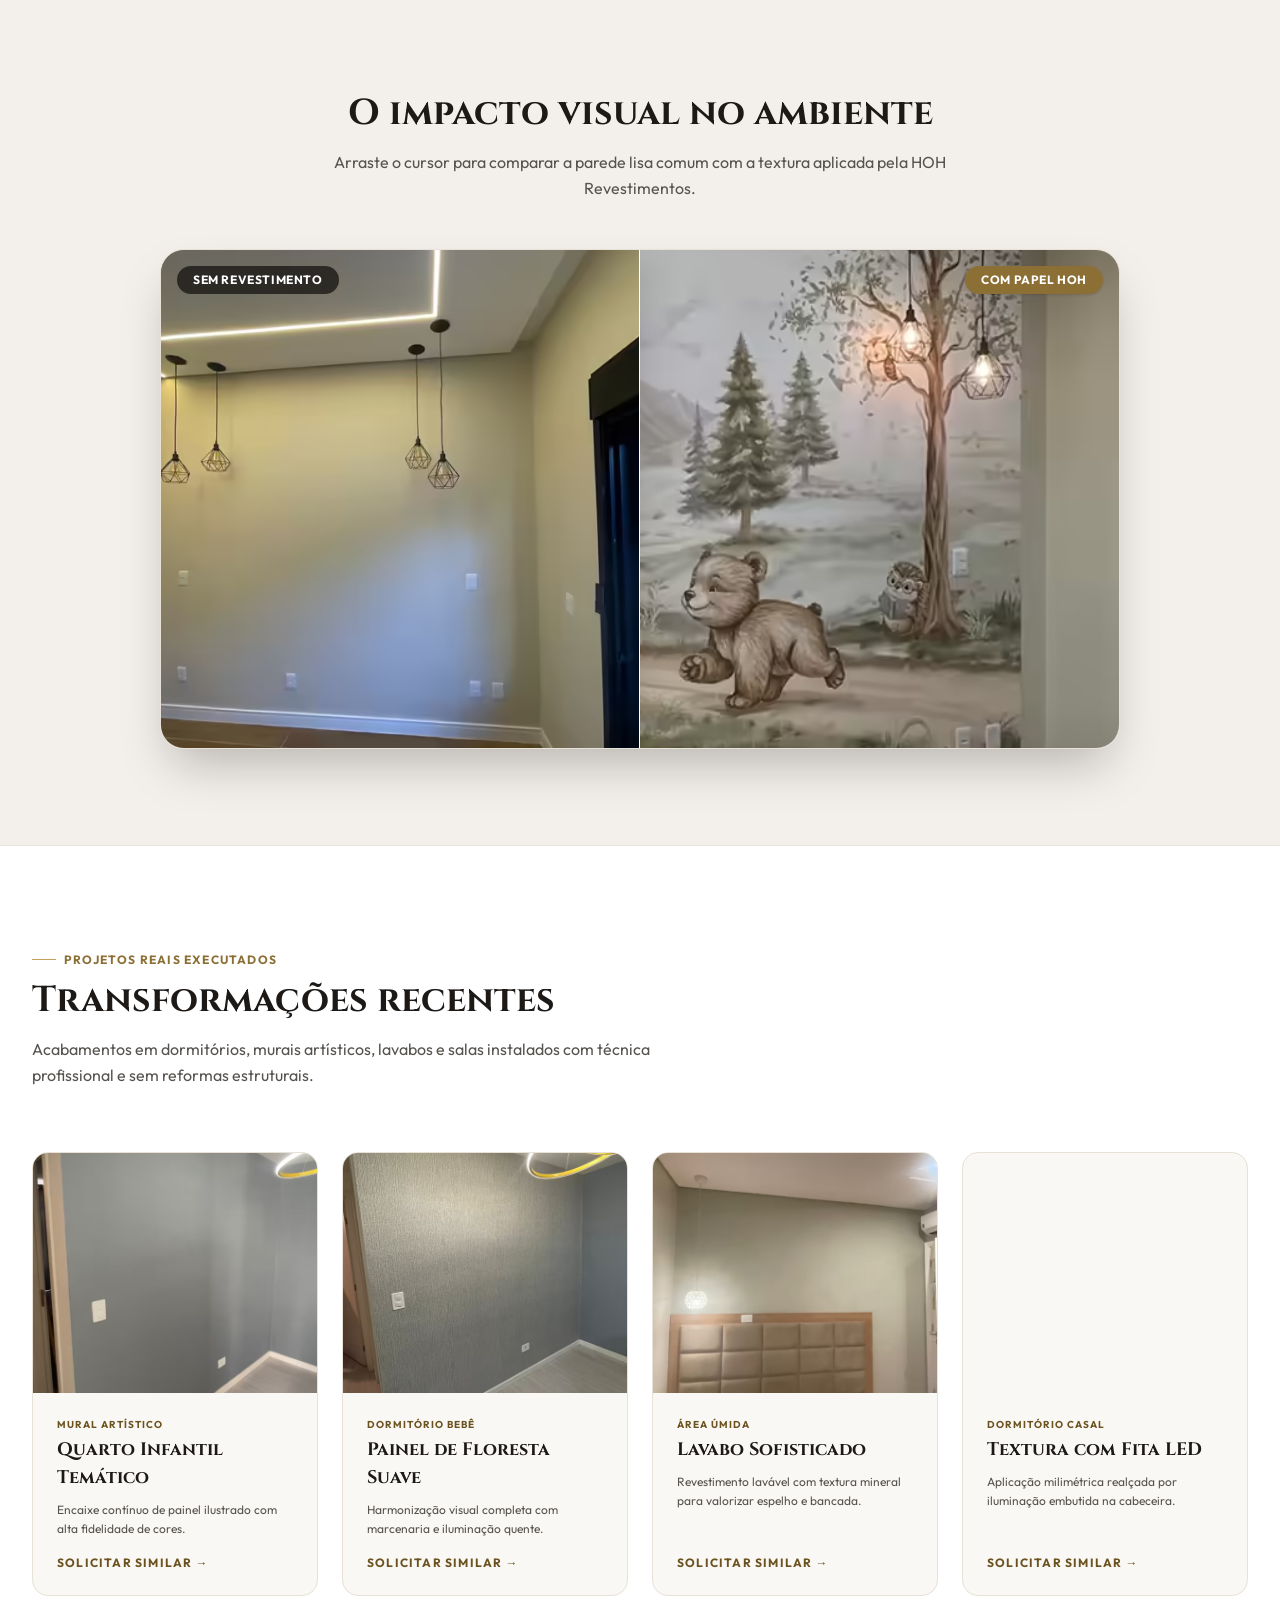
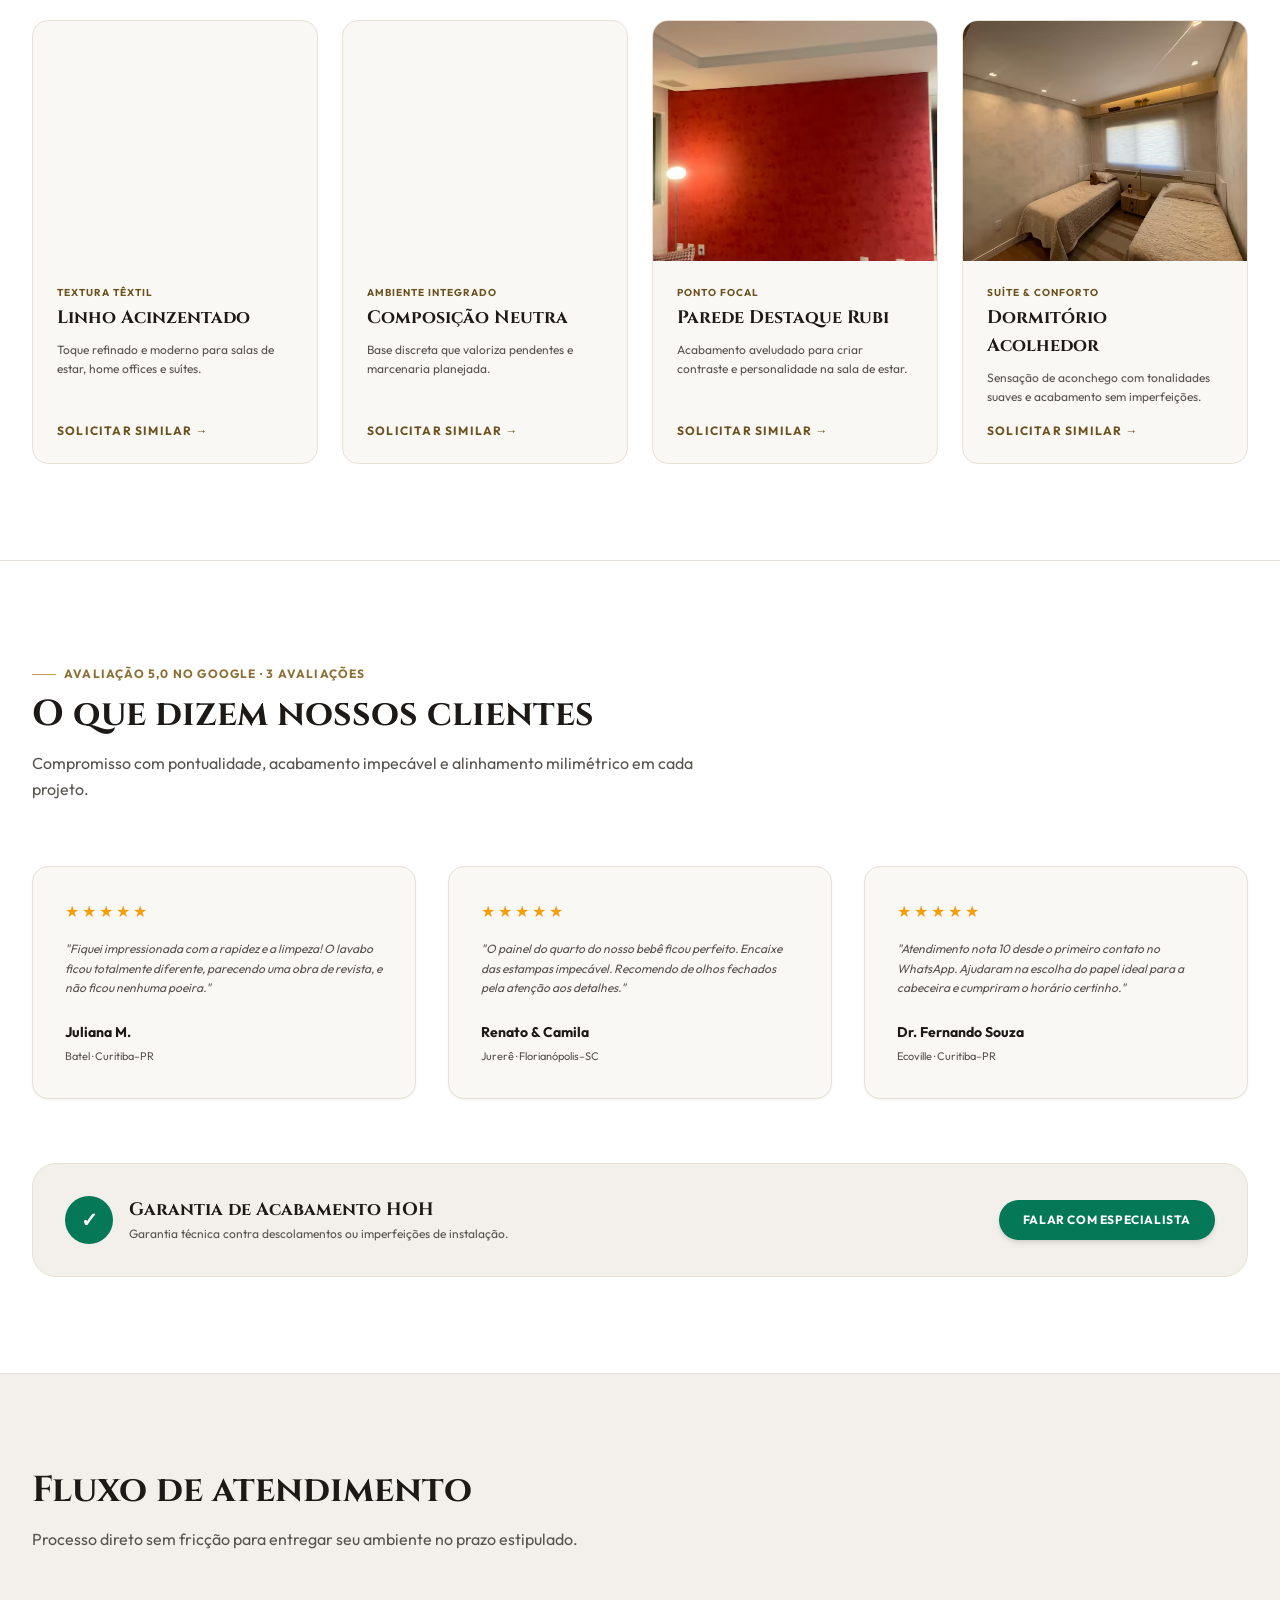
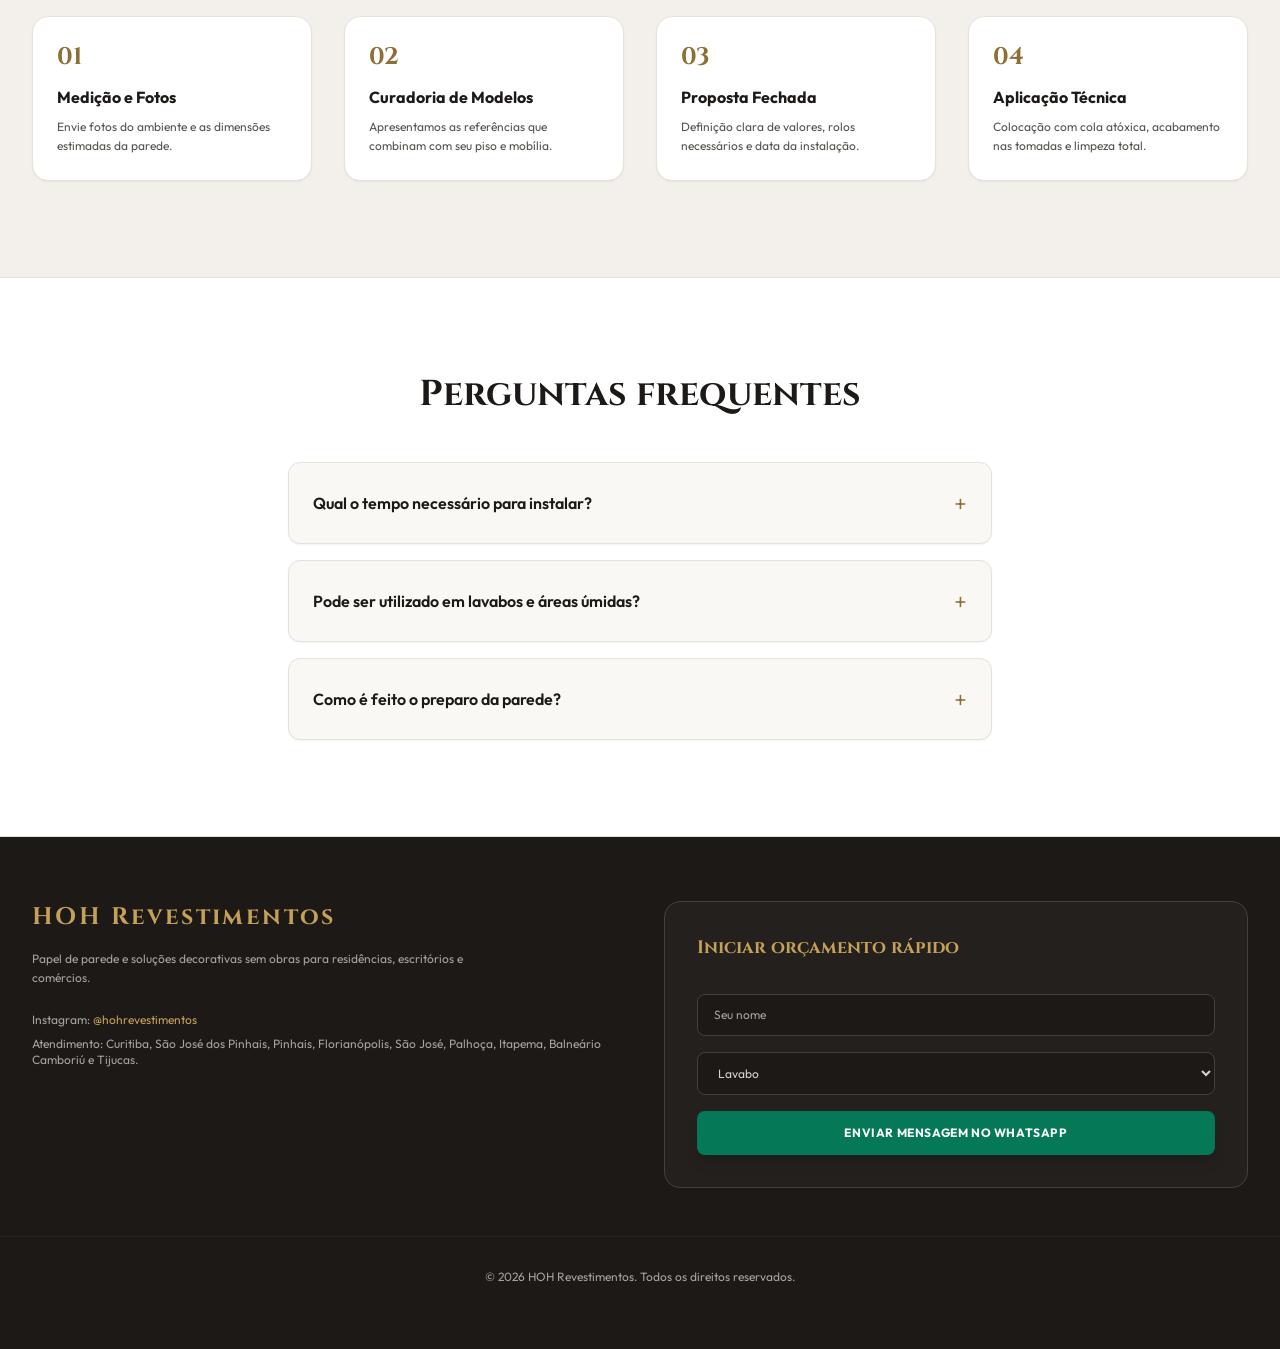
==== commit 022505fa: "feat(admin): allow editing button texts and whatsapp number" ====
--- a/index.html
+++ b/index.html
@@ -211,7 +211,7 @@
       </nav>
 
       <div class="hidden md:block">
-        <a href="https://wa.me/5541992145814?text=Olá!%20Gostaria%20de%20um%20orçamento%20para%20papel%20de%20parede." target="_blank" rel="noopener noreferrer" class="inline-flex items-center justify-center bg-emerald-700 hover:bg-emerald-800 text-white font-bold px-6 py-3 rounded-full text-xs uppercase tracking-wider shadow-md hover:shadow-lg transition-all transform hover:-translate-y-0.5 focus:outline-none focus:ring-2 focus:ring-emerald-500 focus:ring-offset-2">
+        <a data-wa-link data-cta="header" href="https://wa.me/5541992145814?text=Olá!%20Gostaria%20de%20um%20orçamento%20para%20papel%20de%20parede." target="_blank" rel="noopener noreferrer" class="inline-flex items-center justify-center bg-emerald-700 hover:bg-emerald-800 text-white font-bold px-6 py-3 rounded-full text-xs uppercase tracking-wider shadow-md hover:shadow-lg transition-all transform hover:-translate-y-0.5 focus:outline-none focus:ring-2 focus:ring-emerald-500 focus:ring-offset-2">
           Solicitar Orçamento
         </a>
       </div>
@@ -230,7 +230,7 @@
       <a href="#depoimentos" class="block text-sm font-medium text-brand-text mobile-link">Avaliações</a>
       <a href="#etapas" class="block text-sm font-medium text-brand-text mobile-link">Atendimento</a>
       <a href="#faq" class="block text-sm font-medium text-brand-text mobile-link">Dúvidas</a>
-      <a href="https://wa.me/5541992145814?text=Olá!%20Gostaria%20de%20um%20orçamento%20para%20papel%20de%20parede." target="_blank" rel="noopener noreferrer" class="block text-center bg-emerald-700 hover:bg-emerald-800 text-white font-bold px-5 py-3 rounded-full text-xs uppercase tracking-wider shadow-md">
+      <a data-wa-link data-cta="header" href="https://wa.me/5541992145814?text=Olá!%20Gostaria%20de%20um%20orçamento%20para%20papel%20de%20parede." target="_blank" rel="noopener noreferrer" class="block text-center bg-emerald-700 hover:bg-emerald-800 text-white font-bold px-5 py-3 rounded-full text-xs uppercase tracking-wider shadow-md">
         Solicitar Orçamento
       </a>
     </div>
@@ -254,11 +254,11 @@
             </p>
 
             <div class="flex flex-col sm:flex-row items-center lg:justify-start justify-center gap-4 mb-8">
-              <a href="https://wa.me/5541992145814?text=Olá!%20Vim%20pelo%20site%20e%20gostaria%20de%20um%20orçamento." target="_blank" rel="noopener noreferrer" class="group w-full sm:w-auto bg-emerald-700 hover:bg-emerald-800 text-white font-bold px-7 py-3.5 rounded-full text-xs uppercase tracking-widest shadow-xl hover:shadow-2xl transition-all duration-300 transform hover:-translate-y-0.5 focus:outline-none focus:ring-2 focus:ring-emerald-500 focus:ring-offset-2 cursor-pointer inline-flex items-center justify-center gap-3">
+              <a data-wa-link data-cta="hero-primary" href="https://wa.me/5541992145814?text=Olá!%20Vim%20pelo%20site%20e%20gostaria%20de%20um%20orçamento." target="_blank" rel="noopener noreferrer" class="group w-full sm:w-auto bg-emerald-700 hover:bg-emerald-800 text-white font-bold px-7 py-3.5 rounded-full text-xs uppercase tracking-widest shadow-xl hover:shadow-2xl transition-all duration-300 transform hover:-translate-y-0.5 focus:outline-none focus:ring-2 focus:ring-emerald-500 focus:ring-offset-2 cursor-pointer inline-flex items-center justify-center gap-3">
                 <span>Solicitar orçamento</span>
                 <span class="w-6 h-6 rounded-full bg-white/20 flex items-center justify-center text-white transition-transform duration-300 group-hover:translate-x-0.5 group-hover:-translate-y-0.5">↗</span>
               </a>
-              <a href="#transformacao" class="w-full sm:w-auto bg-white hover:bg-brand-surfaceAlt text-brand-text border border-brand-border font-bold px-8 py-4 rounded-full text-xs uppercase tracking-widest shadow-sm hover:shadow transition-all transform hover:-translate-y-0.5 cursor-pointer">
+              <a data-cta="hero-secondary" href="#transformacao" class="w-full sm:w-auto bg-white hover:bg-brand-surfaceAlt text-brand-text border border-brand-border font-bold px-8 py-4 rounded-full text-xs uppercase tracking-widest shadow-sm hover:shadow transition-all transform hover:-translate-y-0.5 cursor-pointer">
                 Ver transformações
               </a>
             </div>
@@ -386,7 +386,7 @@
                 <h3 class="font-display text-lg font-bold text-brand-text mb-2">Quarto Infantil Temático</h3>
                 <p class="text-xs text-brand-muted mb-4 leading-relaxed">Encaixe contínuo de painel ilustrado com alta fidelidade de cores.</p>
               </div>
-              <a href="https://wa.me/5541992145814?text=Olá!%20Gostaria%20de%20um%20projeto%20similar%20ao%20Mural%20Infantil." target="_blank" rel="noopener noreferrer" class="text-xs uppercase tracking-widest text-[#6B521F] font-bold hover:text-emerald-800 cursor-pointer inline-flex items-center gap-1">
+              <a data-wa-link data-cta="projects" href="https://wa.me/5541992145814?text=Olá!%20Gostaria%20de%20um%20projeto%20similar%20ao%20Mural%20Infantil." target="_blank" rel="noopener noreferrer" class="text-xs uppercase tracking-widest text-[#6B521F] font-bold hover:text-emerald-800 cursor-pointer inline-flex items-center gap-1">
                 Solicitar similar &rarr;
               </a>
             </div>
@@ -400,7 +400,7 @@
                 <h3 class="font-display text-lg font-bold text-brand-text mb-2">Painel de Floresta Suave</h3>
                 <p class="text-xs text-brand-muted mb-4 leading-relaxed">Harmonização visual completa com marcenaria e iluminação quente.</p>
               </div>
-              <a href="https://wa.me/5541992145814?text=Olá!%20Gostaria%20de%20um%20projeto%20similar%20ao%20Painel%20de%20Floresta." target="_blank" rel="noopener noreferrer" class="text-xs uppercase tracking-widest text-[#6B521F] font-bold hover:text-emerald-800 cursor-pointer inline-flex items-center gap-1">
+              <a data-wa-link data-cta="projects" href="https://wa.me/5541992145814?text=Olá!%20Gostaria%20de%20um%20projeto%20similar%20ao%20Painel%20de%20Floresta." target="_blank" rel="noopener noreferrer" class="text-xs uppercase tracking-widest text-[#6B521F] font-bold hover:text-emerald-800 cursor-pointer inline-flex items-center gap-1">
                 Solicitar similar &rarr;
               </a>
             </div>
@@ -414,7 +414,7 @@
                 <h3 class="font-display text-lg font-bold text-brand-text mb-2">Lavabo Sofisticado</h3>
                 <p class="text-xs text-brand-muted mb-4 leading-relaxed">Revestimento lavável com textura mineral para valorizar espelho e bancada.</p>
               </div>
-              <a href="https://wa.me/5541992145814?text=Olá!%20Gostaria%20de%20um%20projeto%20para%20Lavabo." target="_blank" rel="noopener noreferrer" class="text-xs uppercase tracking-widest text-[#6B521F] font-bold hover:text-emerald-800 cursor-pointer inline-flex items-center gap-1">
+              <a data-wa-link data-cta="projects" href="https://wa.me/5541992145814?text=Olá!%20Gostaria%20de%20um%20projeto%20para%20Lavabo." target="_blank" rel="noopener noreferrer" class="text-xs uppercase tracking-widest text-[#6B521F] font-bold hover:text-emerald-800 cursor-pointer inline-flex items-center gap-1">
                 Solicitar similar &rarr;
               </a>
             </div>
@@ -428,7 +428,7 @@
                 <h3 class="font-display text-lg font-bold text-brand-text mb-2">Textura com Fita LED</h3>
                 <p class="text-xs text-brand-muted mb-4 leading-relaxed">Aplicação milimétrica realçada por iluminação embutida na cabeceira.</p>
               </div>
-              <a href="https://wa.me/5541992145814?text=Olá!%20Gostaria%20de%20um%20projeto%20para%20Quarto%20de%20Casal." target="_blank" rel="noopener noreferrer" class="text-xs uppercase tracking-widest text-[#6B521F] font-bold hover:text-emerald-800 cursor-pointer inline-flex items-center gap-1">
+              <a data-wa-link data-cta="projects" href="https://wa.me/5541992145814?text=Olá!%20Gostaria%20de%20um%20projeto%20para%20Quarto%20de%20Casal." target="_blank" rel="noopener noreferrer" class="text-xs uppercase tracking-widest text-[#6B521F] font-bold hover:text-emerald-800 cursor-pointer inline-flex items-center gap-1">
                 Solicitar similar &rarr;
               </a>
             </div>
@@ -442,7 +442,7 @@
                 <h3 class="font-display text-lg font-bold text-brand-text mb-2">Linho Acinzentado</h3>
                 <p class="text-xs text-brand-muted mb-4 leading-relaxed">Toque refinado e moderno para salas de estar, home offices e suítes.</p>
               </div>
-              <a href="https://wa.me/5541992145814?text=Olá!%20Gostaria%20de%20um%20orçamento%20para%20Linho%20Acinzentado." target="_blank" rel="noopener noreferrer" class="text-xs uppercase tracking-widest text-[#6B521F] font-bold hover:text-emerald-800 cursor-pointer inline-flex items-center gap-1">
+              <a data-wa-link data-cta="projects" href="https://wa.me/5541992145814?text=Olá!%20Gostaria%20de%20um%20orçamento%20para%20Linho%20Acinzentado." target="_blank" rel="noopener noreferrer" class="text-xs uppercase tracking-widest text-[#6B521F] font-bold hover:text-emerald-800 cursor-pointer inline-flex items-center gap-1">
                 Solicitar similar &rarr;
               </a>
             </div>
@@ -456,7 +456,7 @@
                 <h3 class="font-display text-lg font-bold text-brand-text mb-2">Composição Neutra</h3>
                 <p class="text-xs text-brand-muted mb-4 leading-relaxed">Base discreta que valoriza pendentes e marcenaria planejada.</p>
               </div>
-              <a href="https://wa.me/5541992145814?text=Olá!%20Gostaria%20de%20um%20projeto%20com%20Composição%20Neutra." target="_blank" rel="noopener noreferrer" class="text-xs uppercase tracking-widest text-[#6B521F] font-bold hover:text-emerald-800 cursor-pointer inline-flex items-center gap-1">
+              <a data-wa-link data-cta="projects" href="https://wa.me/5541992145814?text=Olá!%20Gostaria%20de%20um%20projeto%20com%20Composição%20Neutra." target="_blank" rel="noopener noreferrer" class="text-xs uppercase tracking-widest text-[#6B521F] font-bold hover:text-emerald-800 cursor-pointer inline-flex items-center gap-1">
                 Solicitar similar &rarr;
               </a>
             </div>
@@ -470,7 +470,7 @@
                 <h3 class="font-display text-lg font-bold text-brand-text mb-2">Parede Destaque Rubi</h3>
                 <p class="text-xs text-brand-muted mb-4 leading-relaxed">Acabamento aveludado para criar contraste e personalidade na sala de estar.</p>
               </div>
-              <a href="https://wa.me/5541992145814?text=Olá!%20Gostaria%20de%20um%20projeto%20com%20Parede%20Destaque%20Rubi." target="_blank" rel="noopener noreferrer" class="text-xs uppercase tracking-widest text-[#6B521F] font-bold hover:text-emerald-800 cursor-pointer inline-flex items-center gap-1">
+              <a data-wa-link data-cta="projects" href="https://wa.me/5541992145814?text=Olá!%20Gostaria%20de%20um%20projeto%20com%20Parede%20Destaque%20Rubi." target="_blank" rel="noopener noreferrer" class="text-xs uppercase tracking-widest text-[#6B521F] font-bold hover:text-emerald-800 cursor-pointer inline-flex items-center gap-1">
                 Solicitar similar &rarr;
               </a>
             </div>
@@ -484,7 +484,7 @@
                 <h3 class="font-display text-lg font-bold text-brand-text mb-2">Dormitório Acolhedor</h3>
                 <p class="text-xs text-brand-muted mb-4 leading-relaxed">Sensação de aconchego com tonalidades suaves e acabamento sem imperfeições.</p>
               </div>
-              <a href="https://wa.me/5541992145814?text=Olá!%20Gostaria%20de%20um%20projeto%20para%20Dormitório%20Acolhedor." target="_blank" rel="noopener noreferrer" class="text-xs uppercase tracking-widest text-[#6B521F] font-bold hover:text-emerald-800 cursor-pointer inline-flex items-center gap-1">
+              <a data-wa-link data-cta="projects" href="https://wa.me/5541992145814?text=Olá!%20Gostaria%20de%20um%20projeto%20para%20Dormitório%20Acolhedor." target="_blank" rel="noopener noreferrer" class="text-xs uppercase tracking-widest text-[#6B521F] font-bold hover:text-emerald-800 cursor-pointer inline-flex items-center gap-1">
                 Solicitar similar &rarr;
               </a>
             </div>
@@ -563,7 +563,7 @@
               <p class="text-xs text-brand-muted leading-relaxed">Garantia técnica contra descolamentos ou imperfeições de instalação.</p>
             </div>
           </div>
-          <a href="https://wa.me/5541992145814?text=Olá!%20Gostaria%20de%20saber%20mais%20sobre%20a%20Garantia%20HOH." target="_blank" rel="noopener noreferrer" class="w-full md:w-auto bg-emerald-700 hover:bg-emerald-800 text-white font-bold px-6 py-3 rounded-full text-xs uppercase tracking-wider shadow-md text-center transition-all">
+          <a data-wa-link data-cta="guarantee" href="https://wa.me/5541992145814?text=Olá!%20Gostaria%20de%20saber%20mais%20sobre%20a%20Garantia%20HOH." target="_blank" rel="noopener noreferrer" class="w-full md:w-auto bg-emerald-700 hover:bg-emerald-800 text-white font-bold px-6 py-3 rounded-full text-xs uppercase tracking-wider shadow-md text-center transition-all">
             Falar com especialista
           </a>
         </div>
@@ -670,7 +670,7 @@
             <option value="Espaço Comercial">Espaço Comercial</option>
           </select>
 
-          <button type="submit" class="w-full bg-emerald-700 hover:bg-emerald-800 text-white font-bold py-3.5 rounded-lg text-xs uppercase tracking-wider transition-colors shadow-lg cursor-pointer">
+          <button data-cta="form-submit" type="submit" class="w-full bg-emerald-700 hover:bg-emerald-800 text-white font-bold py-3.5 rounded-lg text-xs uppercase tracking-wider transition-colors shadow-lg cursor-pointer">
             Enviar mensagem no WhatsApp
           </button>
         </form>
@@ -682,7 +682,7 @@
     </div>
   </footer>
 
-  <a href="https://wa.me/5541992145814?text=Olá!%20Gostaria%20de%20tirar%20uma%20dúvida%20sobre%20papel%20de%20parede." target="_blank" rel="noopener noreferrer" aria-label="Falar conosco no WhatsApp" class="fixed bottom-6 right-6 bg-emerald-600 hover:bg-emerald-500 text-white p-4 rounded-full shadow-2xl z-50 flex items-center justify-center transition-transform hover:scale-105 focus:outline-none focus:ring-2 focus:ring-emerald-400 wa-pulse">
+  <a data-wa-link href="https://wa.me/5541992145814?text=Olá!%20Gostaria%20de%20tirar%20uma%20dúvida%20sobre%20papel%20de%20parede." target="_blank" rel="noopener noreferrer" aria-label="Falar conosco no WhatsApp" class="fixed bottom-6 right-6 bg-emerald-600 hover:bg-emerald-500 text-white p-4 rounded-full shadow-2xl z-50 flex items-center justify-center transition-transform hover:scale-105 focus:outline-none focus:ring-2 focus:ring-emerald-400 wa-pulse">
     <svg class="w-6 h-6" fill="currentColor" viewBox="0 0 24 24"><path d="M.057 24l1.687-6.163c-1.041-1.804-1.588-3.849-1.587-5.946.003-6.556 5.338-11.891 11.893-11.891 3.181.001 6.167 1.24 8.413 3.488 2.245 2.248 3.481 5.236 3.48 8.414-.003 6.557-5.338 11.892-11.893 11.892-1.99-.001-3.951-.5-5.688-1.448l-6.705 1.758zm6.597-3.807c1.676.995 3.276 1.591 5.392 1.592 5.448 0 9.886-4.434 9.889-9.885.002-5.462-4.415-9.89-9.881-9.892-5.452 0-9.887 4.434-9.889 9.884-.001 2.225.651 3.891 1.746 5.634l-.999 3.648 3.742-.981z"/></svg>
   </a>
 
